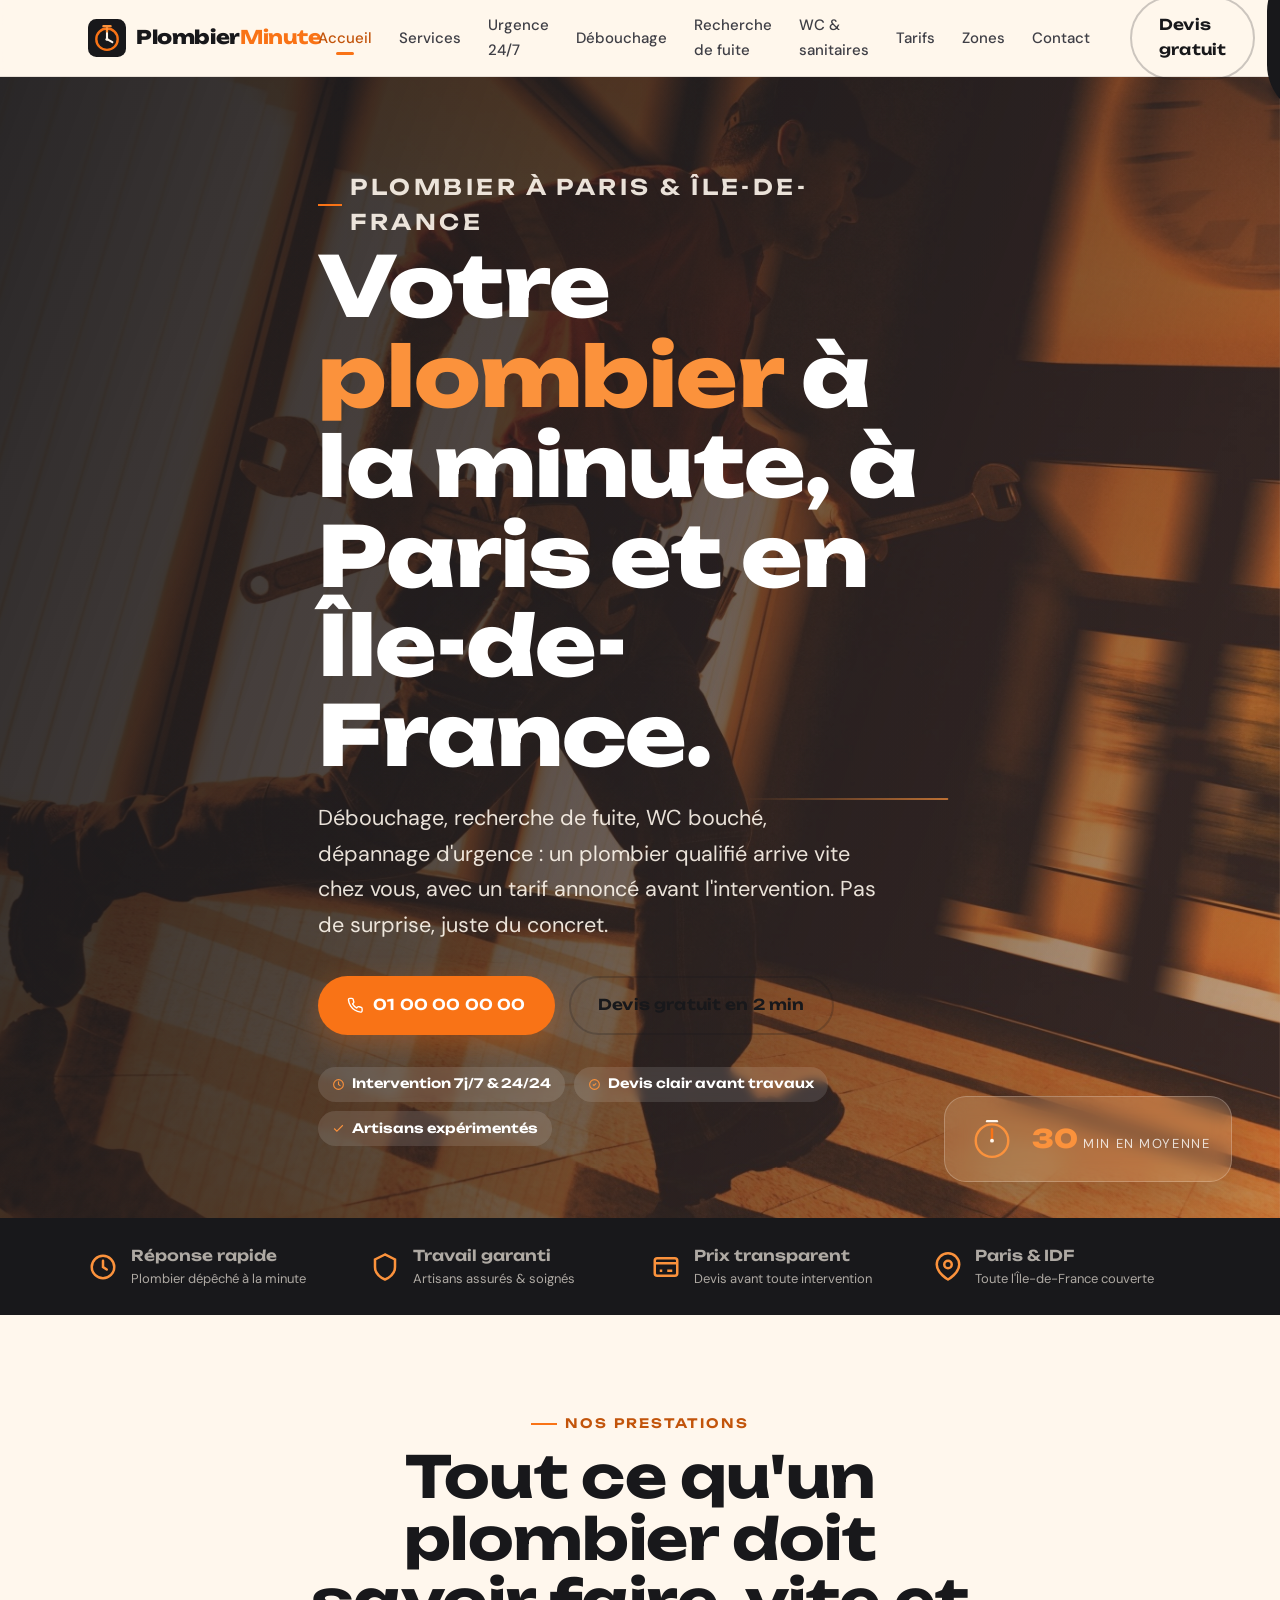
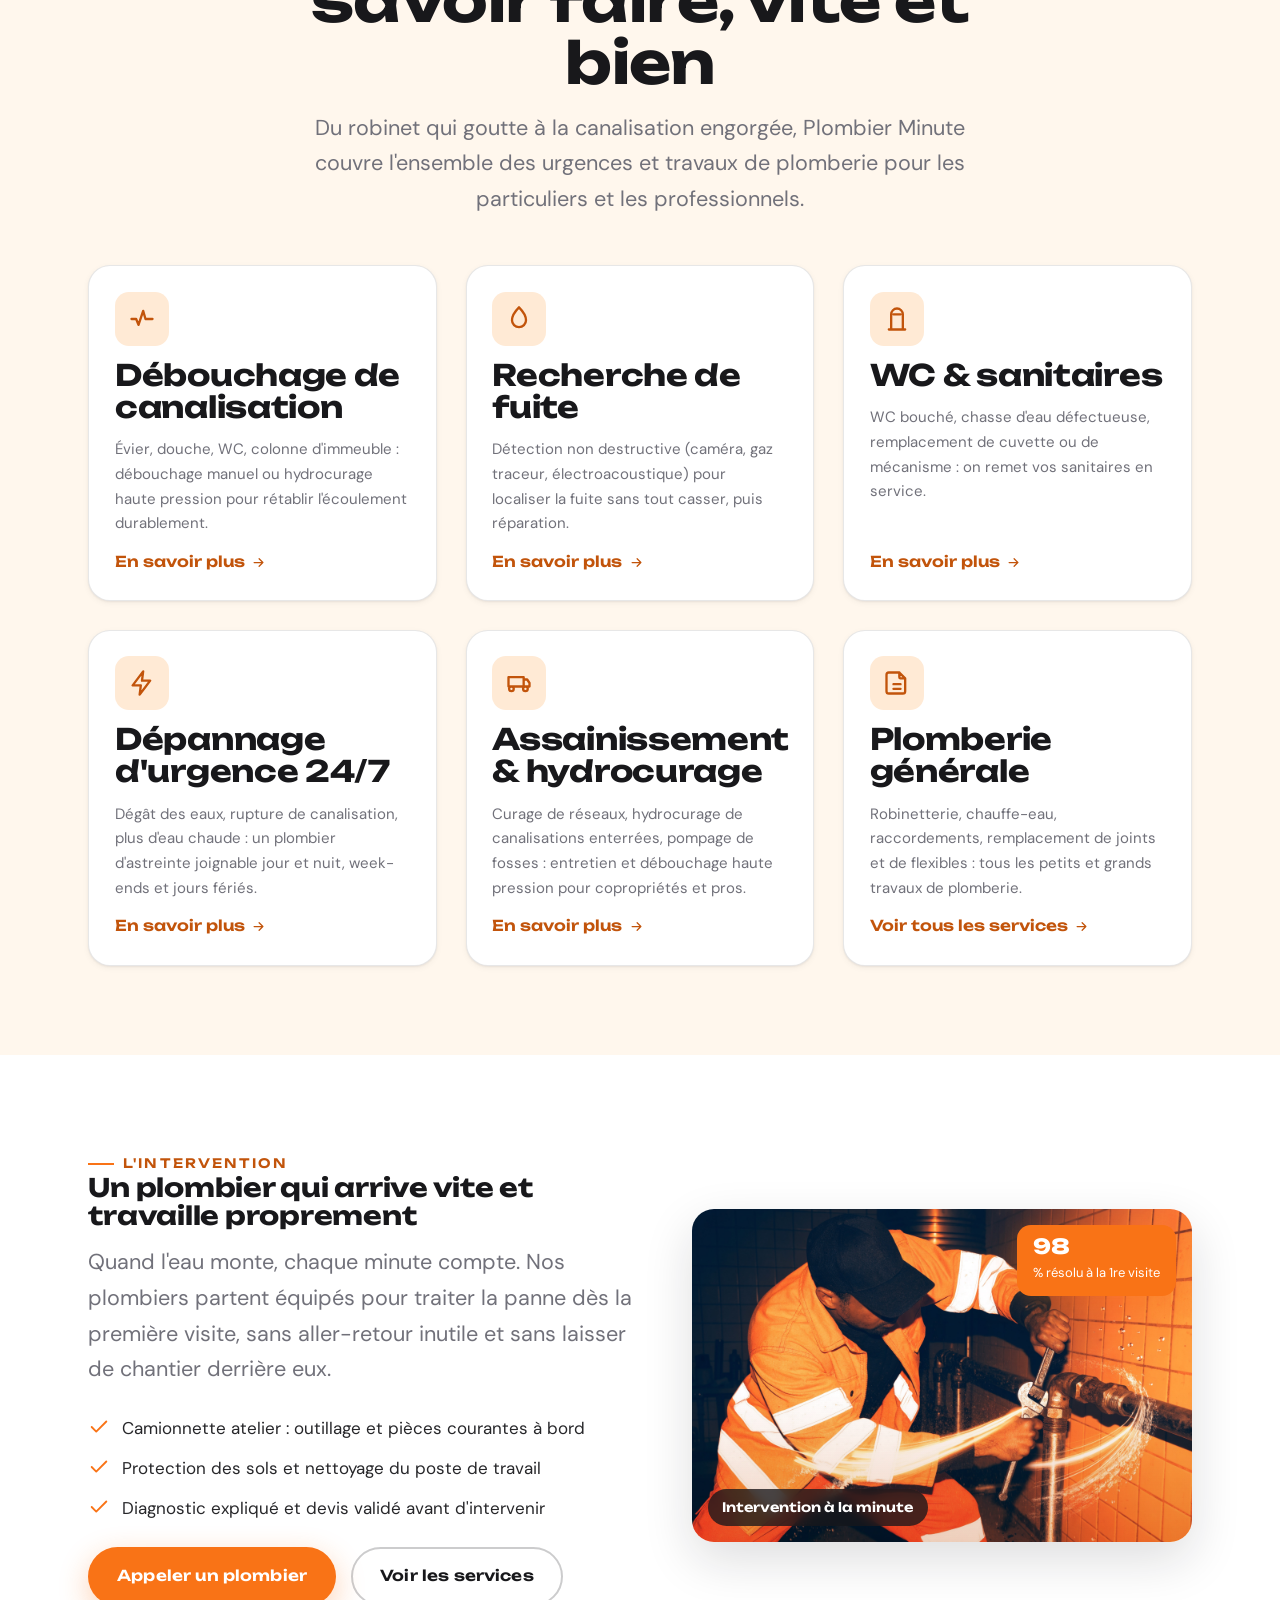
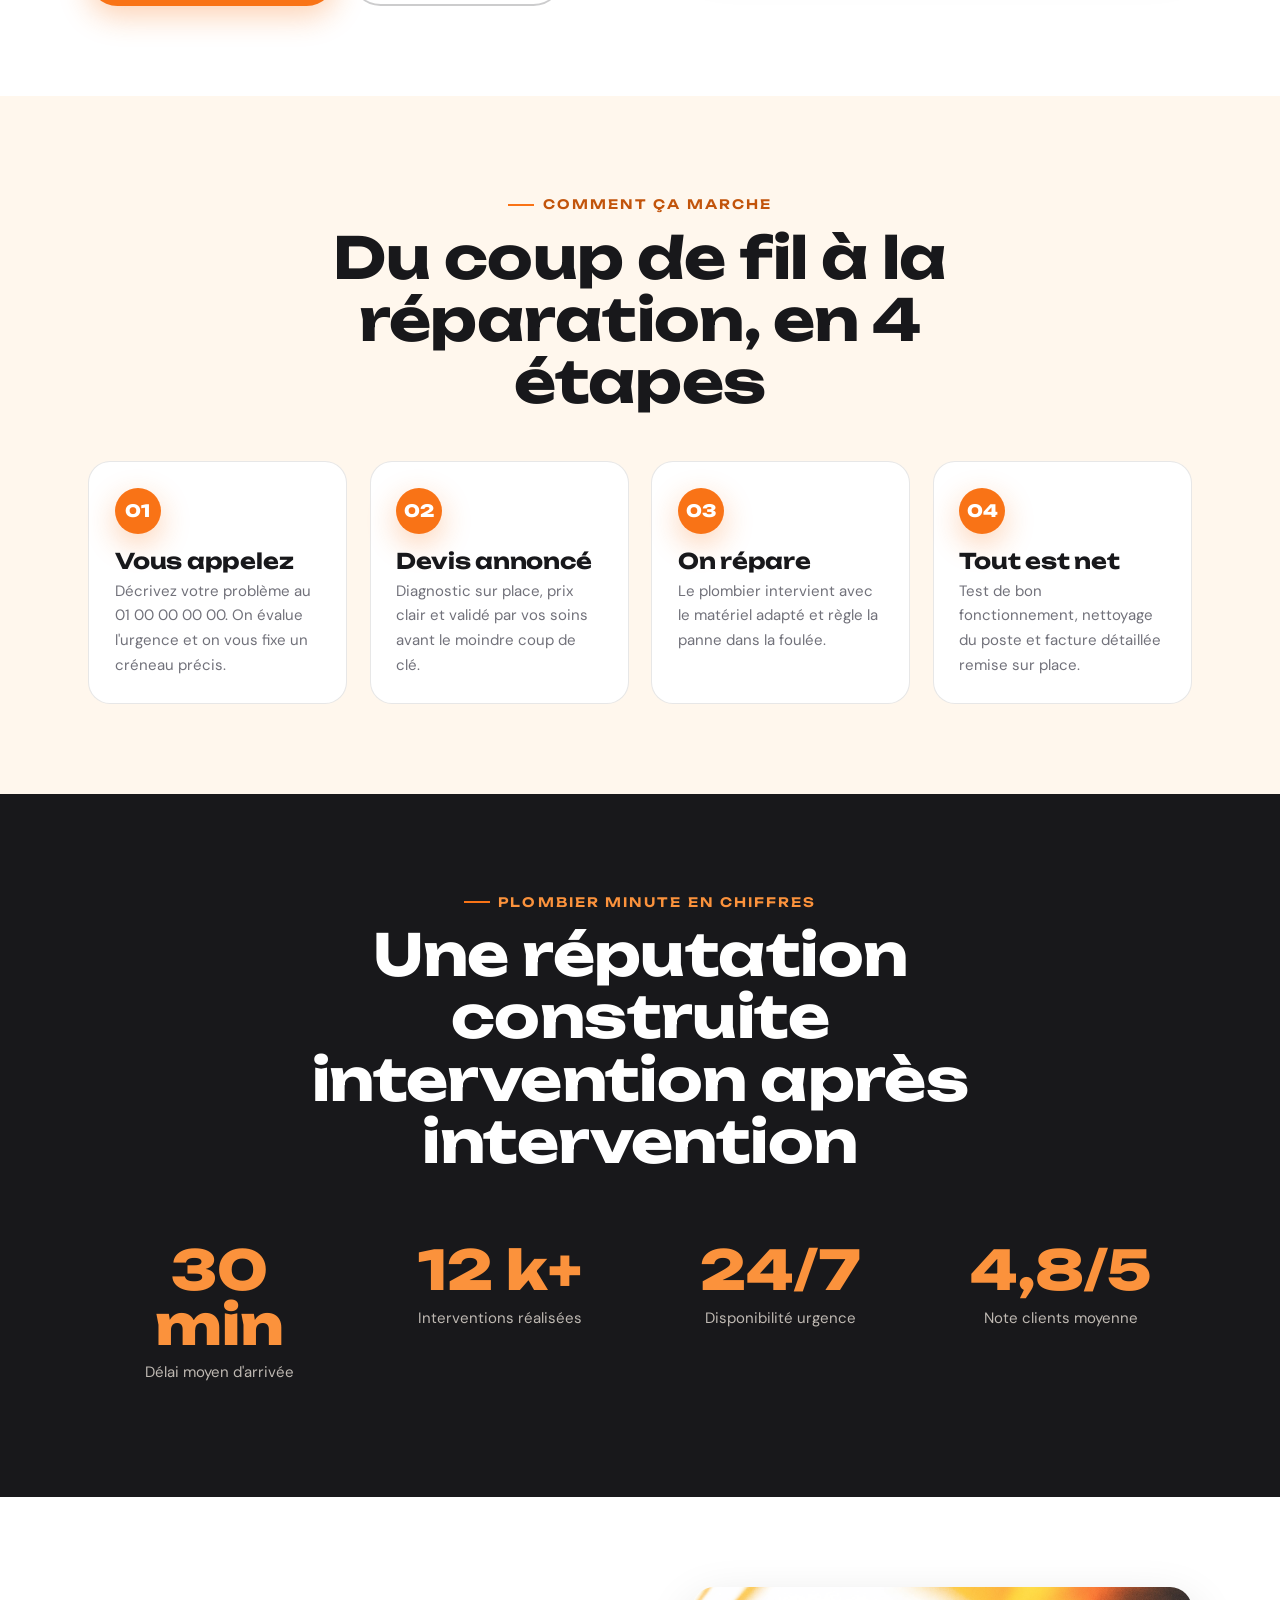
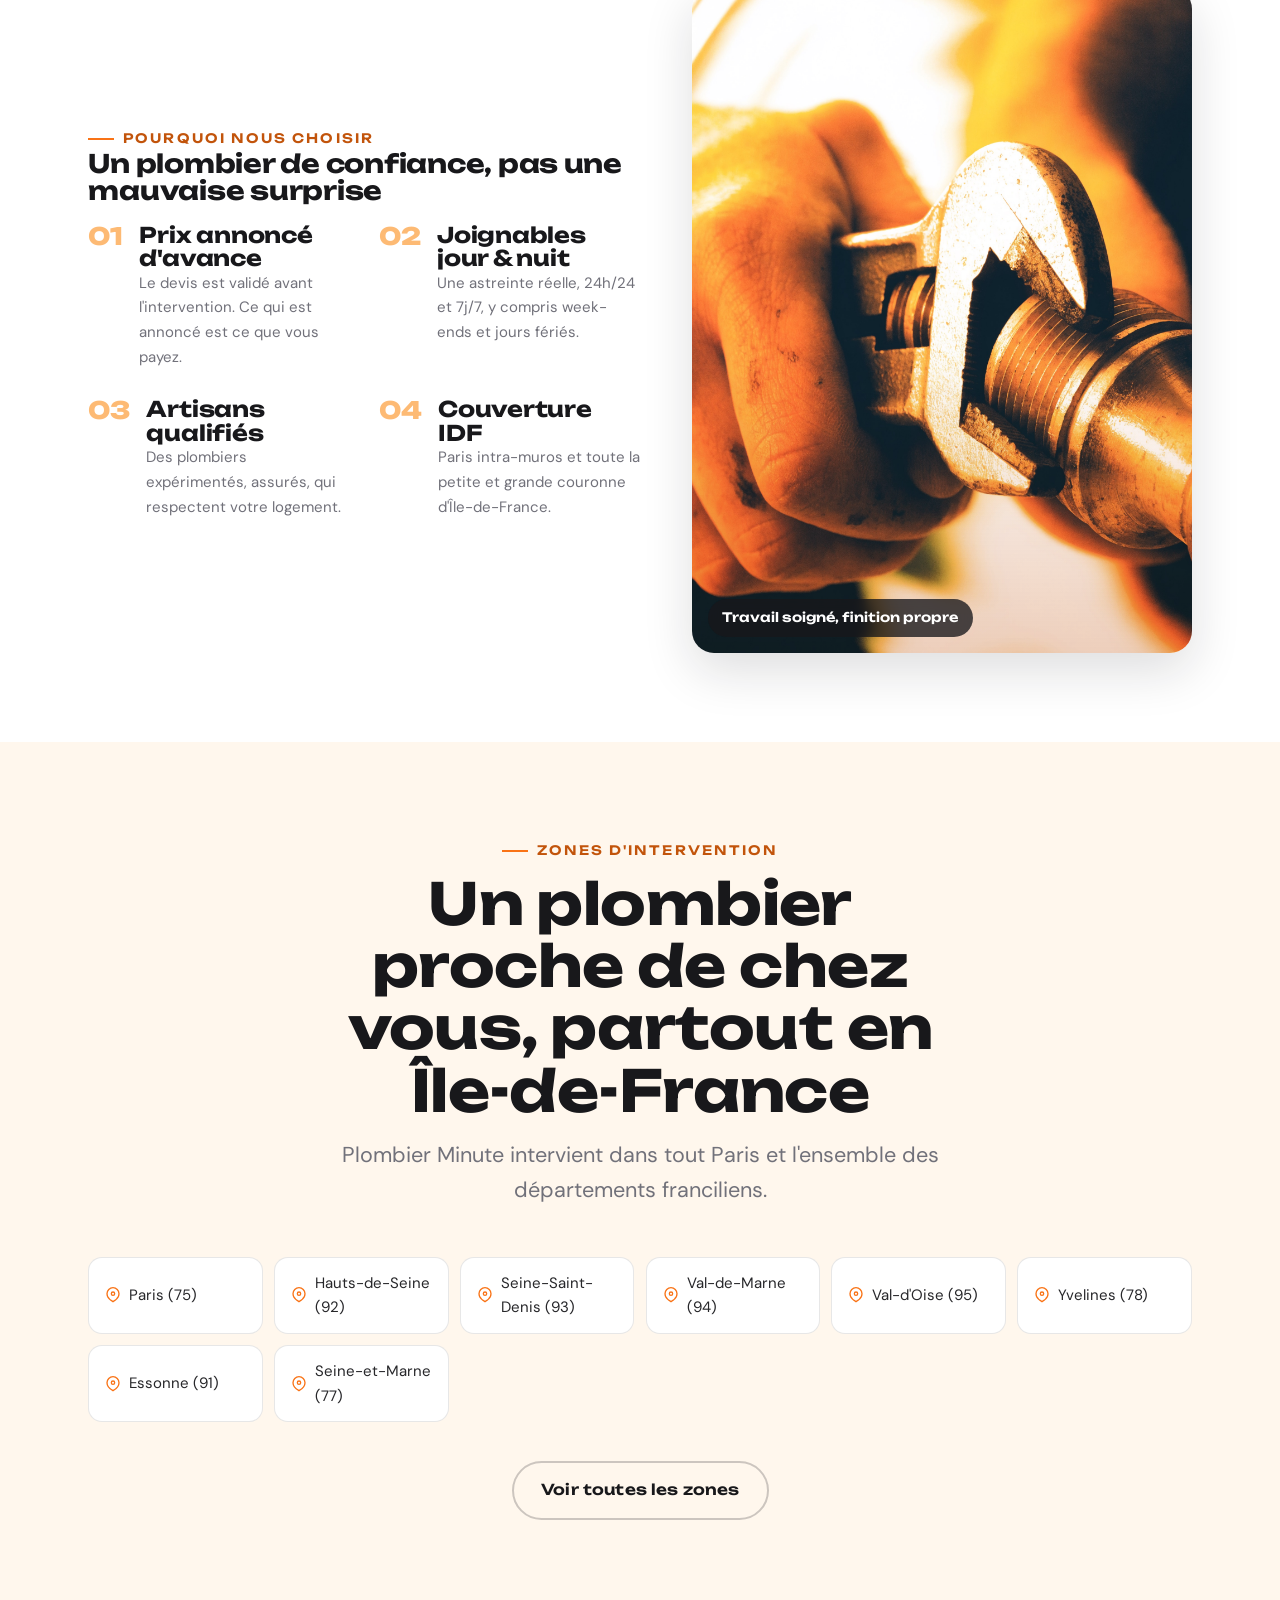
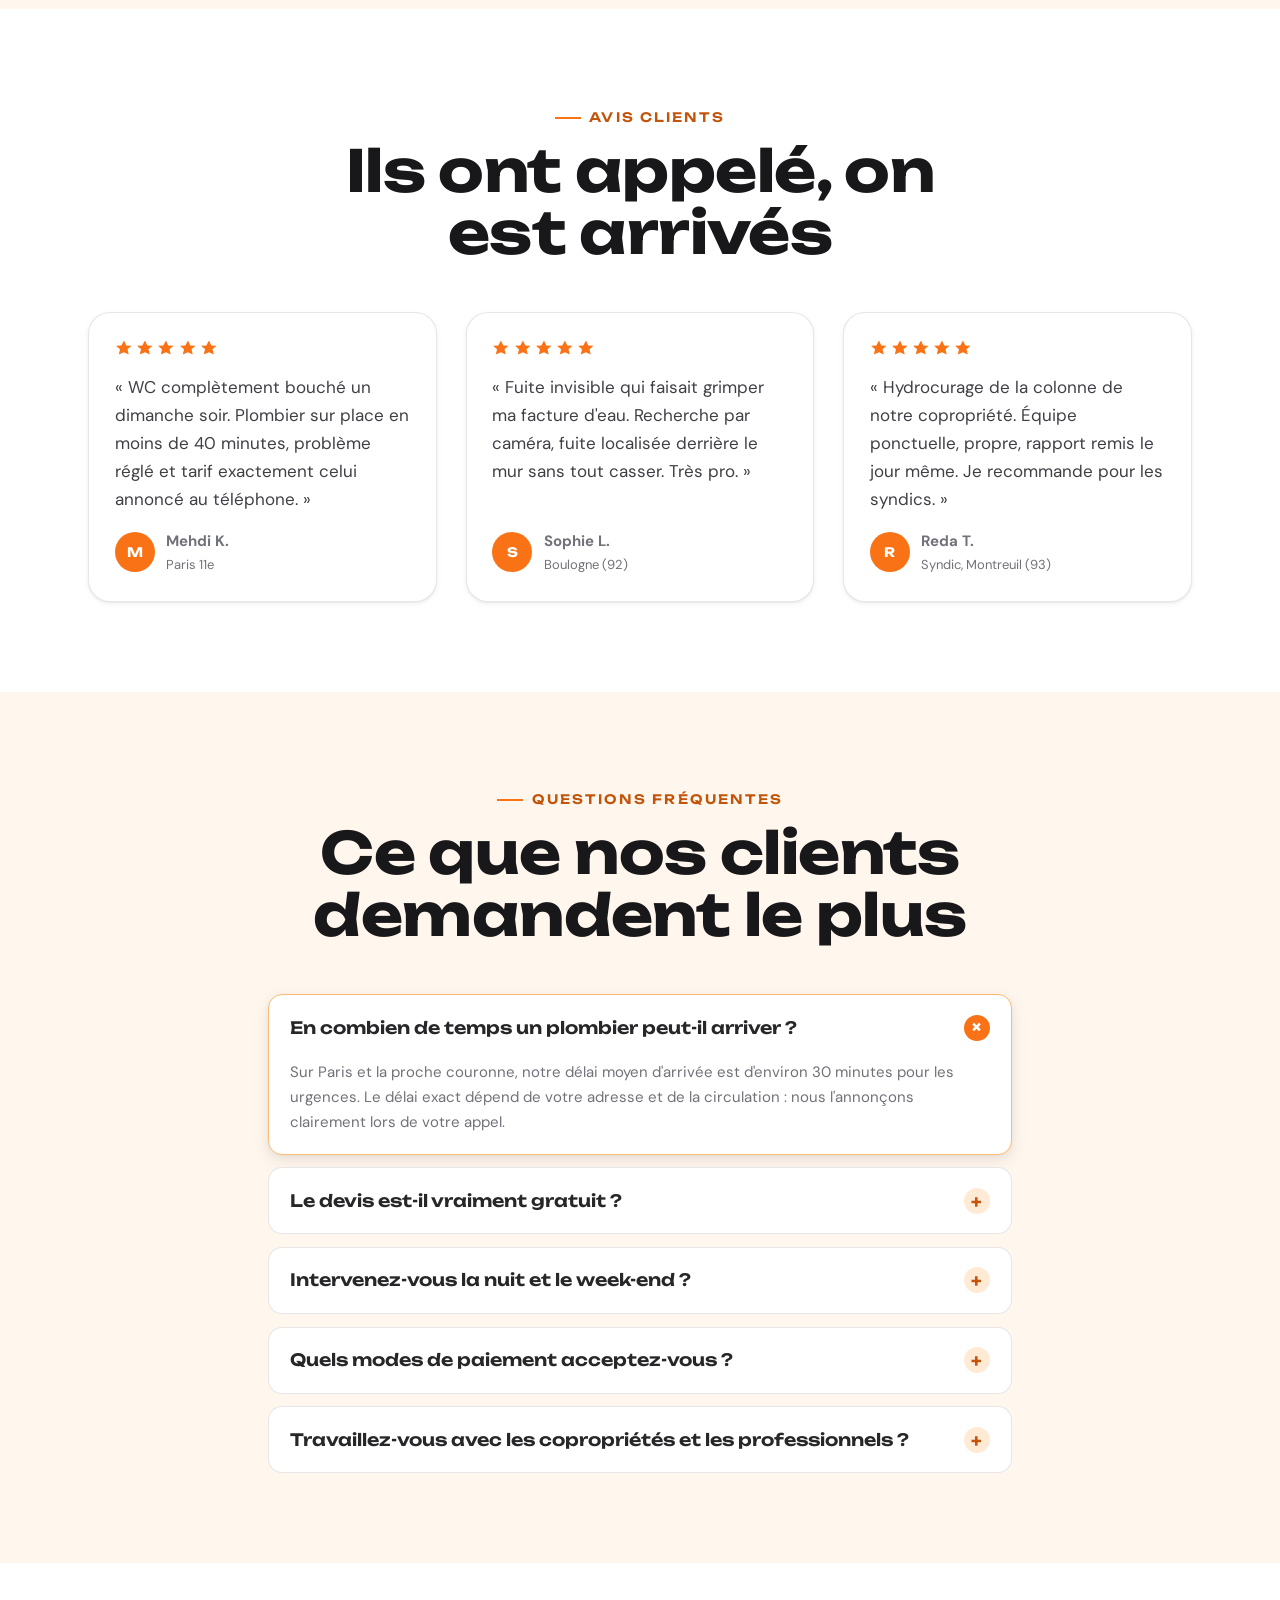
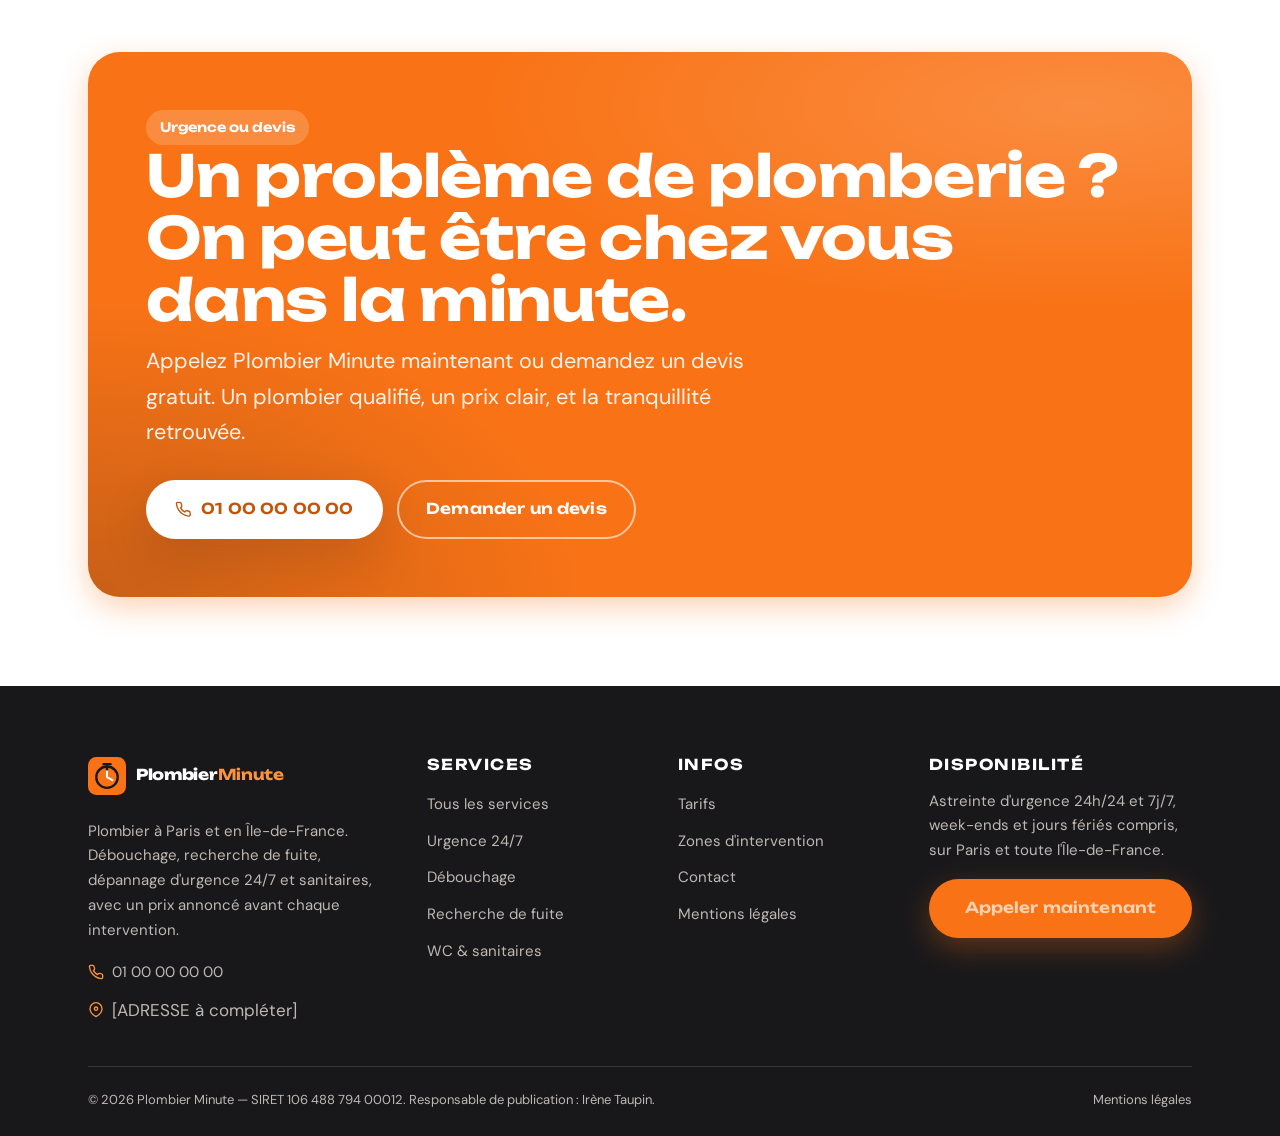
==== index.html @ bc36e8db "Site plombier-minute — pages, design, animations, images Higgsfield Co-Authored-By: Claude Opus 4.8 " ====
<!DOCTYPE html>
<html lang="fr">
<head>
  <meta charset="UTF-8">
  <title>Plombier Minute — Plombier à Paris & Île-de-France, intervention en 30 min</title>
  <meta name="description" content="Plombier Minute intervient à Paris et en Île-de-France pour débouchage, recherche de fuite, dépannage d'urgence 24/7 et WC. Devis clair, intervention à la minute. Appelez le 01 00 00 00 00.">
  <meta name="viewport" content="width=device-width, initial-scale=1">
  <meta name="theme-color" content="#18181B">
  <link rel="preconnect" href="https://fonts.googleapis.com">
  <link rel="preconnect" href="https://fonts.gstatic.com" crossorigin>
  <link href="https://fonts.googleapis.com/css2?family=Unbounded:wght@600;700;800&family=DM+Sans:wght@400;500;600;700&display=swap" rel="stylesheet">
  <link rel="stylesheet" href="assets/css/styles.css">
  <link rel="icon" href="favicon.svg" type="image/svg+xml">
  <script src="assets/js/main.js" defer></script>
</head>
<body class="home">

  <!-- HEADER -->
  <header class="site-header">
    <div class="container nav">
      <a class="brand" href="index.html" aria-label="Plombier Minute, accueil">
        <svg class="brand-mark" viewBox="0 0 64 64" aria-hidden="true">
          <rect width="64" height="64" rx="14" fill="#18181B"/>
          <circle cx="32" cy="34" r="18" fill="none" stroke="#F97316" stroke-width="4"/>
          <path d="M26 12h12M32 16v6" stroke="#FB923C" stroke-width="4" stroke-linecap="round"/>
          <path d="M32 34V24M32 34l9 5" stroke="#FFF7ED" stroke-width="3.5" stroke-linecap="round"/>
          <circle cx="32" cy="34" r="2.6" fill="#FFF7ED"/>
        </svg>
        <span>Plombier<b>Minute</b></span>
      </a>

      <nav class="nav-links" aria-label="Navigation principale">
        <a href="index.html" class="active" aria-current="page">Accueil</a>
        <a href="nos-services.html">Services</a>
        <a href="depannage-urgence.html">Urgence 24/7</a>
        <a href="debouchage-canalisation.html">Débouchage</a>
        <a href="recherche-fuite.html">Recherche de fuite</a>
        <a href="wc-sanitaires.html">WC &amp; sanitaires</a>
        <a href="tarifs.html">Tarifs</a>
        <a href="zones-intervention.html">Zones</a>
        <a href="contact.html">Contact</a>
      </nav>

      <div class="nav-cta">
        <a class="btn btn-ghost" href="contact.html">Devis gratuit</a>
        <a class="btn btn-call" href="tel:0100000000" aria-label="Appeler le 01 00 00 00 00">
          <span class="pulse-dot" aria-hidden="true"></span> 01 00 00 00 00
        </a>
        <button class="nav-toggle" type="button" aria-label="Ouvrir le menu" aria-expanded="false" aria-controls="mobile-menu">
          <span class="bars" aria-hidden="true"><span></span><span></span><span></span></span>
        </button>
      </div>
    </div>
  </header>

  <!-- MOBILE MENU -->
  <div class="mobile-menu" id="mobile-menu" hidden>
    <div class="backdrop" data-close></div>
    <div class="panel" role="dialog" aria-modal="true" aria-label="Menu de navigation">
      <div class="mm-head">
        <span class="brand"><span>Plombier<b>Minute</b></span></span>
        <button class="mm-close" type="button" aria-label="Fermer le menu" data-close>&times;</button>
      </div>
      <nav aria-label="Navigation mobile">
        <a href="index.html" class="active" aria-current="page">Accueil</a>
        <a href="nos-services.html">Services</a>
        <a href="depannage-urgence.html">Urgence 24/7</a>
        <a href="debouchage-canalisation.html">Débouchage</a>
        <a href="recherche-fuite.html">Recherche de fuite</a>
        <a href="wc-sanitaires.html">WC &amp; sanitaires</a>
        <a href="tarifs.html">Tarifs</a>
        <a href="zones-intervention.html">Zones</a>
        <a href="contact.html">Contact</a>
      </nav>
      <div class="mm-foot">
        <a class="btn btn-primary btn-block" href="tel:0100000000">Appeler 01 00 00 00 00</a>
        <a class="btn btn-ghost btn-block" href="contact.html">Demander un devis</a>
      </div>
    </div>
  </div>

  <main>

    <!-- HERO -->
    <section class="hero">
      <div class="hero__media">
        <img src="assets/images/hero.jpg" alt="Plombier de Plombier Minute en intervention rapide dans une salle de bain à Paris" fetchpriority="high">
      </div>
      <div class="streaks" aria-hidden="true"></div>
      <div class="container hero__inner">
        <p class="eyebrow reveal" data-delay="1">Plombier à Paris &amp; Île-de-France</p>
        <h1 class="reveal" data-delay="2">Votre <span class="accent">plombier</span> à la minute, à Paris et en Île-de-France.</h1>
        <p class="reveal" data-delay="3">Débouchage, recherche de fuite, WC bouché, dépannage d'urgence : un plombier qualifié arrive vite chez vous, avec un tarif annoncé avant l'intervention. Pas de surprise, juste du concret.</p>
        <div class="btn-row reveal" data-delay="3">
          <a class="btn btn-primary" href="tel:0100000000">
            <svg viewBox="0 0 24 24" fill="none" stroke="currentColor" stroke-width="2" aria-hidden="true"><path d="M22 16.92v3a2 2 0 0 1-2.18 2 19.8 19.8 0 0 1-8.63-3.07 19.5 19.5 0 0 1-6-6 19.8 19.8 0 0 1-3.07-8.67A2 2 0 0 1 4.11 2h3a2 2 0 0 1 2 1.72c.13.96.36 1.9.7 2.81a2 2 0 0 1-.45 2.11L8.09 9.91a16 16 0 0 0 6 6l1.27-1.27a2 2 0 0 1 2.11-.45c.91.34 1.85.57 2.81.7A2 2 0 0 1 22 16.92Z" stroke-linecap="round" stroke-linejoin="round"/></svg>
            01 00 00 00 00
          </a>
          <a class="btn btn-ghost" href="contact.html">Devis gratuit en 2 min</a>
        </div>
        <div class="chip-row reveal" data-delay="4">
          <span class="badge"><svg viewBox="0 0 24 24" fill="none" stroke="currentColor" stroke-width="2" aria-hidden="true"><circle cx="12" cy="12" r="9"/><path d="M12 7v5l3 2" stroke-linecap="round"/></svg> Intervention 7j/7 &amp; 24/24</span>
          <span class="badge"><svg viewBox="0 0 24 24" fill="none" stroke="currentColor" stroke-width="2" aria-hidden="true"><path d="m9 12 2 2 4-4"/><circle cx="12" cy="12" r="9"/></svg> Devis clair avant travaux</span>
          <span class="badge"><svg viewBox="0 0 24 24" fill="none" stroke="currentColor" stroke-width="2" aria-hidden="true"><path d="M20 6 9 17l-5-5"/></svg> Artisans expérimentés</span>
        </div>
      </div>
      <div class="chrono" aria-hidden="true">
        <svg class="chrono__face" viewBox="0 0 64 64">
          <circle cx="32" cy="34" r="20" fill="none" stroke="#FB923C" stroke-width="3"/>
          <path d="M26 10h12" stroke="#FFF7ED" stroke-width="3" stroke-linecap="round"/>
          <g class="chrono__hand"><path d="M32 34V20" stroke="#F97316" stroke-width="3" stroke-linecap="round"/></g>
          <circle cx="32" cy="34" r="2.4" fill="#FFF7ED"/>
        </svg>
        <span class="chrono__txt">
          <span class="chrono__num" data-chrono="30">00</span>
          <span class="chrono__lbl">min en moyenne</span>
        </span>
      </div>
    </section>

    <!-- REASSURANCE -->
    <section class="reassure">
      <div class="container">
        <div class="ra"><svg viewBox="0 0 24 24" fill="none" stroke="currentColor" stroke-width="2" aria-hidden="true"><circle cx="12" cy="12" r="9"/><path d="M12 7v5l3 2" stroke-linecap="round"/></svg><span><b>Réponse rapide</b><span>Plombier dépêché à la minute</span></span></div>
        <div class="ra"><svg viewBox="0 0 24 24" fill="none" stroke="currentColor" stroke-width="2" aria-hidden="true"><path d="M12 2 4 6v6c0 5 3.5 8 8 10 4.5-2 8-5 8-10V6l-8-4Z"/></svg><span><b>Travail garanti</b><span>Artisans assurés &amp; soignés</span></span></div>
        <div class="ra"><svg viewBox="0 0 24 24" fill="none" stroke="currentColor" stroke-width="2" aria-hidden="true"><path d="M3 9h18M7 15h2m4 0h4M5 5h14a2 2 0 0 1 2 2v10a2 2 0 0 1-2 2H5a2 2 0 0 1-2-2V7a2 2 0 0 1 2-2Z"/></svg><span><b>Prix transparent</b><span>Devis avant toute intervention</span></span></div>
        <div class="ra"><svg viewBox="0 0 24 24" fill="none" stroke="currentColor" stroke-width="2" aria-hidden="true"><path d="M21 10c0 7-9 12-9 12S3 17 3 10a9 9 0 0 1 18 0Z"/><circle cx="12" cy="10" r="3"/></svg><span><b>Paris &amp; IDF</b><span>Toute l'Île-de-France couverte</span></span></div>
      </div>
    </section>

    <!-- SERVICES -->
    <section class="section section--cream" id="services">
      <div class="container">
        <div class="section-head section-head--center reveal">
          <span class="eyebrow">Nos prestations</span>
          <h2>Tout ce qu'un plombier doit savoir faire, vite et bien</h2>
          <p>Du robinet qui goutte à la canalisation engorgée, Plombier Minute couvre l'ensemble des urgences et travaux de plomberie pour les particuliers et les professionnels.</p>
        </div>
        <div class="grid grid-3">
          <article class="card card-service reveal" data-delay="1">
            <span class="ic" aria-hidden="true"><svg viewBox="0 0 24 24" fill="none" stroke="currentColor" stroke-width="2"><path d="M3 12h4l2 5 4-12 2 7h6" stroke-linecap="round" stroke-linejoin="round"/></svg></span>
            <h3>Débouchage de canalisation</h3>
            <p>Évier, douche, WC, colonne d'immeuble : débouchage manuel ou hydrocurage haute pression pour rétablir l'écoulement durablement.</p>
            <a class="more" href="debouchage-canalisation.html">En savoir plus <svg viewBox="0 0 24 24" fill="none" stroke="currentColor" stroke-width="2" aria-hidden="true"><path d="M5 12h14m-6-6 6 6-6 6" stroke-linecap="round" stroke-linejoin="round"/></svg></a>
          </article>
          <article class="card card-service reveal" data-delay="2">
            <span class="ic" aria-hidden="true"><svg viewBox="0 0 24 24" fill="none" stroke="currentColor" stroke-width="2"><path d="M12 2s6 6 6 11a6 6 0 0 1-12 0c0-5 6-11 6-11Z" stroke-linecap="round" stroke-linejoin="round"/></svg></span>
            <h3>Recherche de fuite</h3>
            <p>Détection non destructive (caméra, gaz traceur, électroacoustique) pour localiser la fuite sans tout casser, puis réparation.</p>
            <a class="more" href="recherche-fuite.html">En savoir plus <svg viewBox="0 0 24 24" fill="none" stroke="currentColor" stroke-width="2" aria-hidden="true"><path d="M5 12h14m-6-6 6 6-6 6" stroke-linecap="round" stroke-linejoin="round"/></svg></a>
          </article>
          <article class="card card-service reveal" data-delay="3">
            <span class="ic" aria-hidden="true"><svg viewBox="0 0 24 24" fill="none" stroke="currentColor" stroke-width="2"><path d="M7 21V8a5 5 0 0 1 10 0v13M5 21h14M9 8h6" stroke-linecap="round" stroke-linejoin="round"/></svg></span>
            <h3>WC &amp; sanitaires</h3>
            <p>WC bouché, chasse d'eau défectueuse, remplacement de cuvette ou de mécanisme : on remet vos sanitaires en service.</p>
            <a class="more" href="wc-sanitaires.html">En savoir plus <svg viewBox="0 0 24 24" fill="none" stroke="currentColor" stroke-width="2" aria-hidden="true"><path d="M5 12h14m-6-6 6 6-6 6" stroke-linecap="round" stroke-linejoin="round"/></svg></a>
          </article>
          <article class="card card-service reveal" data-delay="1">
            <span class="ic" aria-hidden="true"><svg viewBox="0 0 24 24" fill="none" stroke="currentColor" stroke-width="2"><path d="m13 2-9 12h7l-1 8 9-12h-7l1-8Z" stroke-linecap="round" stroke-linejoin="round"/></svg></span>
            <h3>Dépannage d'urgence 24/7</h3>
            <p>Dégât des eaux, rupture de canalisation, plus d'eau chaude : un plombier d'astreinte joignable jour et nuit, week-ends et jours fériés.</p>
            <a class="more" href="depannage-urgence.html">En savoir plus <svg viewBox="0 0 24 24" fill="none" stroke="currentColor" stroke-width="2" aria-hidden="true"><path d="M5 12h14m-6-6 6 6-6 6" stroke-linecap="round" stroke-linejoin="round"/></svg></a>
          </article>
          <article class="card card-service reveal" data-delay="2">
            <span class="ic" aria-hidden="true"><svg viewBox="0 0 24 24" fill="none" stroke="currentColor" stroke-width="2"><path d="M3 7h13v8H3zM16 9h3l2 3v3h-5M5.5 15a2 2 0 1 0 0 4 2 2 0 0 0 0-4Zm12 0a2 2 0 1 0 0 4 2 2 0 0 0 0-4Z" stroke-linecap="round" stroke-linejoin="round"/></svg></span>
            <h3>Assainissement &amp; hydrocurage</h3>
            <p>Curage de réseaux, hydrocurage de canalisations enterrées, pompage de fosses : entretien et débouchage haute pression pour copropriétés et pros.</p>
            <a class="more" href="nos-services.html">En savoir plus <svg viewBox="0 0 24 24" fill="none" stroke="currentColor" stroke-width="2" aria-hidden="true"><path d="M5 12h14m-6-6 6 6-6 6" stroke-linecap="round" stroke-linejoin="round"/></svg></a>
          </article>
          <article class="card card-service reveal" data-delay="3">
            <span class="ic" aria-hidden="true"><svg viewBox="0 0 24 24" fill="none" stroke="currentColor" stroke-width="2"><path d="M14 3v4a1 1 0 0 0 1 1h4M5 3h9l5 5v11a2 2 0 0 1-2 2H5a2 2 0 0 1-2-2V5a2 2 0 0 1 2-2Z" stroke-linecap="round" stroke-linejoin="round"/><path d="M9 13h6M9 17h6" stroke-linecap="round"/></svg></span>
            <h3>Plomberie générale</h3>
            <p>Robinetterie, chauffe-eau, raccordements, remplacement de joints et de flexibles : tous les petits et grands travaux de plomberie.</p>
            <a class="more" href="nos-services.html">Voir tous les services <svg viewBox="0 0 24 24" fill="none" stroke="currentColor" stroke-width="2" aria-hidden="true"><path d="M5 12h14m-6-6 6 6-6 6" stroke-linecap="round" stroke-linejoin="round"/></svg></a>
          </article>
        </div>
      </div>
    </section>

    <!-- INTERVENTION (image intervention.jpg) -->
    <section class="section section--white">
      <div class="container split">
        <div class="reveal-left">
          <span class="eyebrow">L'intervention</span>
          <h2 class="section-head" style="margin-bottom:1rem">Un plombier qui arrive vite et travaille proprement</h2>
          <p class="lead">Quand l'eau monte, chaque minute compte. Nos plombiers partent équipés pour traiter la panne dès la première visite, sans aller-retour inutile et sans laisser de chantier derrière eux.</p>
          <ul class="list-check mt-3">
            <li><svg viewBox="0 0 24 24" fill="none" stroke="currentColor" stroke-width="2" aria-hidden="true"><path d="M20 6 9 17l-5-5" stroke-linecap="round" stroke-linejoin="round"/></svg> Camionnette atelier : outillage et pièces courantes à bord</li>
            <li><svg viewBox="0 0 24 24" fill="none" stroke="currentColor" stroke-width="2" aria-hidden="true"><path d="M20 6 9 17l-5-5" stroke-linecap="round" stroke-linejoin="round"/></svg> Protection des sols et nettoyage du poste de travail</li>
            <li><svg viewBox="0 0 24 24" fill="none" stroke="currentColor" stroke-width="2" aria-hidden="true"><path d="M20 6 9 17l-5-5" stroke-linecap="round" stroke-linejoin="round"/></svg> Diagnostic expliqué et devis validé avant d'intervenir</li>
          </ul>
          <div class="btn-row mt-3">
            <a class="btn btn-primary" href="tel:0100000000">Appeler un plombier</a>
            <a class="btn btn-ghost" href="nos-services.html">Voir les services</a>
          </div>
        </div>
        <div class="reveal-zoom">
          <div class="imgwrap imgwrap--wide">
            <img src="assets/images/intervention.jpg" alt="Plombier Minute en intervention sur une canalisation, outillage professionnel">
            <span class="tag">Intervention à la minute</span>
            <span class="float-stat"><b data-count="98">0</b><span>% résolu à la 1re visite</span></span>
          </div>
        </div>
      </div>
    </section>

    <!-- PROCESS -->
    <section class="section section--cream">
      <div class="container">
        <div class="section-head section-head--center reveal">
          <span class="eyebrow">Comment ça marche</span>
          <h2>Du coup de fil à la réparation, en 4 étapes</h2>
        </div>
        <div class="steps grid-4">
          <div class="step reveal" data-delay="1"><div class="step-n" aria-hidden="true"></div><h3>Vous appelez</h3><p>Décrivez votre problème au 01 00 00 00 00. On évalue l'urgence et on vous fixe un créneau précis.</p></div>
          <div class="step reveal" data-delay="2"><div class="step-n" aria-hidden="true"></div><h3>Devis annoncé</h3><p>Diagnostic sur place, prix clair et validé par vos soins avant le moindre coup de clé.</p></div>
          <div class="step reveal" data-delay="3"><div class="step-n" aria-hidden="true"></div><h3>On répare</h3><p>Le plombier intervient avec le matériel adapté et règle la panne dans la foulée.</p></div>
          <div class="step reveal" data-delay="4"><div class="step-n" aria-hidden="true"></div><h3>Tout est net</h3><p>Test de bon fonctionnement, nettoyage du poste et facture détaillée remise sur place.</p></div>
        </div>
      </div>
    </section>

    <!-- STATS -->
    <section class="section section--ink reveal" data-count-root>
      <div class="container">
        <div class="section-head section-head--center">
          <span class="eyebrow">Plombier Minute en chiffres</span>
          <h2>Une réputation construite intervention après intervention</h2>
        </div>
        <div class="stats">
          <div class="stat"><div class="num"><span data-count="30">0</span><span class="suffix"> min</span></div><div class="lbl">Délai moyen d'arrivée</div></div>
          <div class="stat"><div class="num"><span data-count="12">0</span><span class="suffix"> k+</span></div><div class="lbl">Interventions réalisées</div></div>
          <div class="stat"><div class="num"><span data-count="24">0</span><span class="suffix">/7</span></div><div class="lbl">Disponibilité urgence</div></div>
          <div class="stat"><div class="num"><span data-count="4.8" data-decimals="1">0</span><span class="suffix">/5</span></div><div class="lbl">Note clients moyenne</div></div>
        </div>
      </div>
    </section>

    <!-- WHY US (image detail.jpg) -->
    <section class="section section--white">
      <div class="container split split--rev">
        <div class="reveal-zoom">
          <div class="imgwrap imgwrap--tall">
            <img src="assets/images/detail.jpg" alt="Détail d'un raccord de plomberie soigné réalisé par Plombier Minute">
            <span class="tag">Travail soigné, finition propre</span>
          </div>
        </div>
        <div class="reveal-left">
          <span class="eyebrow">Pourquoi nous choisir</span>
          <h2 class="section-head" style="margin-bottom:1.2rem">Un plombier de confiance, pas une mauvaise surprise</h2>
          <div class="grid grid-2">
            <div class="card-feature"><span class="num">01</span><div><h3>Prix annoncé d'avance</h3><p>Le devis est validé avant l'intervention. Ce qui est annoncé est ce que vous payez.</p></div></div>
            <div class="card-feature"><span class="num">02</span><div><h3>Joignables jour &amp; nuit</h3><p>Une astreinte réelle, 24h/24 et 7j/7, y compris week-ends et jours fériés.</p></div></div>
            <div class="card-feature"><span class="num">03</span><div><h3>Artisans qualifiés</h3><p>Des plombiers expérimentés, assurés, qui respectent votre logement.</p></div></div>
            <div class="card-feature"><span class="num">04</span><div><h3>Couverture IDF</h3><p>Paris intra-muros et toute la petite et grande couronne d'Île-de-France.</p></div></div>
          </div>
        </div>
      </div>
    </section>

    <!-- ZONES PREVIEW -->
    <section class="section section--cream">
      <div class="container">
        <div class="section-head section-head--center reveal">
          <span class="eyebrow">Zones d'intervention</span>
          <h2>Un plombier proche de chez vous, partout en Île-de-France</h2>
          <p>Plombier Minute intervient dans tout Paris et l'ensemble des départements franciliens.</p>
        </div>
        <div class="zones-grid reveal">
          <span class="zone-pill"><svg viewBox="0 0 24 24" fill="none" stroke="currentColor" stroke-width="2" aria-hidden="true"><path d="M21 10c0 7-9 12-9 12S3 17 3 10a9 9 0 0 1 18 0Z"/><circle cx="12" cy="10" r="2.5"/></svg> Paris (75)</span>
          <span class="zone-pill"><svg viewBox="0 0 24 24" fill="none" stroke="currentColor" stroke-width="2" aria-hidden="true"><path d="M21 10c0 7-9 12-9 12S3 17 3 10a9 9 0 0 1 18 0Z"/><circle cx="12" cy="10" r="2.5"/></svg> Hauts-de-Seine (92)</span>
          <span class="zone-pill"><svg viewBox="0 0 24 24" fill="none" stroke="currentColor" stroke-width="2" aria-hidden="true"><path d="M21 10c0 7-9 12-9 12S3 17 3 10a9 9 0 0 1 18 0Z"/><circle cx="12" cy="10" r="2.5"/></svg> Seine-Saint-Denis (93)</span>
          <span class="zone-pill"><svg viewBox="0 0 24 24" fill="none" stroke="currentColor" stroke-width="2" aria-hidden="true"><path d="M21 10c0 7-9 12-9 12S3 17 3 10a9 9 0 0 1 18 0Z"/><circle cx="12" cy="10" r="2.5"/></svg> Val-de-Marne (94)</span>
          <span class="zone-pill"><svg viewBox="0 0 24 24" fill="none" stroke="currentColor" stroke-width="2" aria-hidden="true"><path d="M21 10c0 7-9 12-9 12S3 17 3 10a9 9 0 0 1 18 0Z"/><circle cx="12" cy="10" r="2.5"/></svg> Val-d'Oise (95)</span>
          <span class="zone-pill"><svg viewBox="0 0 24 24" fill="none" stroke="currentColor" stroke-width="2" aria-hidden="true"><path d="M21 10c0 7-9 12-9 12S3 17 3 10a9 9 0 0 1 18 0Z"/><circle cx="12" cy="10" r="2.5"/></svg> Yvelines (78)</span>
          <span class="zone-pill"><svg viewBox="0 0 24 24" fill="none" stroke="currentColor" stroke-width="2" aria-hidden="true"><path d="M21 10c0 7-9 12-9 12S3 17 3 10a9 9 0 0 1 18 0Z"/><circle cx="12" cy="10" r="2.5"/></svg> Essonne (91)</span>
          <span class="zone-pill"><svg viewBox="0 0 24 24" fill="none" stroke="currentColor" stroke-width="2" aria-hidden="true"><path d="M21 10c0 7-9 12-9 12S3 17 3 10a9 9 0 0 1 18 0Z"/><circle cx="12" cy="10" r="2.5"/></svg> Seine-et-Marne (77)</span>
        </div>
        <div class="text-center mt-4 reveal"><a class="btn btn-ghost" href="zones-intervention.html">Voir toutes les zones</a></div>
      </div>
    </section>

    <!-- TESTIMONIALS -->
    <section class="section section--white">
      <div class="container">
        <div class="section-head section-head--center reveal">
          <span class="eyebrow">Avis clients</span>
          <h2>Ils ont appelé, on est arrivés</h2>
        </div>
        <div class="grid grid-3">
          <figure class="review reveal" data-delay="1">
            <div class="stars" aria-label="5 étoiles sur 5"><svg viewBox="0 0 24 24" fill="currentColor" aria-hidden="true"><path d="m12 2 3 6.5 7 .6-5.3 4.6 1.6 6.9L12 17.8 5.1 20.6l1.6-6.9L1.4 9.1l7-.6L12 2Z"/></svg><svg viewBox="0 0 24 24" fill="currentColor" aria-hidden="true"><path d="m12 2 3 6.5 7 .6-5.3 4.6 1.6 6.9L12 17.8 5.1 20.6l1.6-6.9L1.4 9.1l7-.6L12 2Z"/></svg><svg viewBox="0 0 24 24" fill="currentColor" aria-hidden="true"><path d="m12 2 3 6.5 7 .6-5.3 4.6 1.6 6.9L12 17.8 5.1 20.6l1.6-6.9L1.4 9.1l7-.6L12 2Z"/></svg><svg viewBox="0 0 24 24" fill="currentColor" aria-hidden="true"><path d="m12 2 3 6.5 7 .6-5.3 4.6 1.6 6.9L12 17.8 5.1 20.6l1.6-6.9L1.4 9.1l7-.6L12 2Z"/></svg><svg viewBox="0 0 24 24" fill="currentColor" aria-hidden="true"><path d="m12 2 3 6.5 7 .6-5.3 4.6 1.6 6.9L12 17.8 5.1 20.6l1.6-6.9L1.4 9.1l7-.6L12 2Z"/></svg></div>
            <blockquote>« WC complètement bouché un dimanche soir. Plombier sur place en moins de 40 minutes, problème réglé et tarif exactement celui annoncé au téléphone. »</blockquote>
            <figcaption class="who"><span class="av" aria-hidden="true">M</span><span><b>Mehdi K.</b><span>Paris 11e</span></span></figcaption>
          </figure>
          <figure class="review reveal" data-delay="2">
            <div class="stars" aria-label="5 étoiles sur 5"><svg viewBox="0 0 24 24" fill="currentColor" aria-hidden="true"><path d="m12 2 3 6.5 7 .6-5.3 4.6 1.6 6.9L12 17.8 5.1 20.6l1.6-6.9L1.4 9.1l7-.6L12 2Z"/></svg><svg viewBox="0 0 24 24" fill="currentColor" aria-hidden="true"><path d="m12 2 3 6.5 7 .6-5.3 4.6 1.6 6.9L12 17.8 5.1 20.6l1.6-6.9L1.4 9.1l7-.6L12 2Z"/></svg><svg viewBox="0 0 24 24" fill="currentColor" aria-hidden="true"><path d="m12 2 3 6.5 7 .6-5.3 4.6 1.6 6.9L12 17.8 5.1 20.6l1.6-6.9L1.4 9.1l7-.6L12 2Z"/></svg><svg viewBox="0 0 24 24" fill="currentColor" aria-hidden="true"><path d="m12 2 3 6.5 7 .6-5.3 4.6 1.6 6.9L12 17.8 5.1 20.6l1.6-6.9L1.4 9.1l7-.6L12 2Z"/></svg><svg viewBox="0 0 24 24" fill="currentColor" aria-hidden="true"><path d="m12 2 3 6.5 7 .6-5.3 4.6 1.6 6.9L12 17.8 5.1 20.6l1.6-6.9L1.4 9.1l7-.6L12 2Z"/></svg></div>
            <blockquote>« Fuite invisible qui faisait grimper ma facture d'eau. Recherche par caméra, fuite localisée derrière le mur sans tout casser. Très pro. »</blockquote>
            <figcaption class="who"><span class="av" aria-hidden="true">S</span><span><b>Sophie L.</b><span>Boulogne (92)</span></span></figcaption>
          </figure>
          <figure class="review reveal" data-delay="3">
            <div class="stars" aria-label="5 étoiles sur 5"><svg viewBox="0 0 24 24" fill="currentColor" aria-hidden="true"><path d="m12 2 3 6.5 7 .6-5.3 4.6 1.6 6.9L12 17.8 5.1 20.6l1.6-6.9L1.4 9.1l7-.6L12 2Z"/></svg><svg viewBox="0 0 24 24" fill="currentColor" aria-hidden="true"><path d="m12 2 3 6.5 7 .6-5.3 4.6 1.6 6.9L12 17.8 5.1 20.6l1.6-6.9L1.4 9.1l7-.6L12 2Z"/></svg><svg viewBox="0 0 24 24" fill="currentColor" aria-hidden="true"><path d="m12 2 3 6.5 7 .6-5.3 4.6 1.6 6.9L12 17.8 5.1 20.6l1.6-6.9L1.4 9.1l7-.6L12 2Z"/></svg><svg viewBox="0 0 24 24" fill="currentColor" aria-hidden="true"><path d="m12 2 3 6.5 7 .6-5.3 4.6 1.6 6.9L12 17.8 5.1 20.6l1.6-6.9L1.4 9.1l7-.6L12 2Z"/></svg><svg viewBox="0 0 24 24" fill="currentColor" aria-hidden="true"><path d="m12 2 3 6.5 7 .6-5.3 4.6 1.6 6.9L12 17.8 5.1 20.6l1.6-6.9L1.4 9.1l7-.6L12 2Z"/></svg></div>
            <blockquote>« Hydrocurage de la colonne de notre copropriété. Équipe ponctuelle, propre, rapport remis le jour même. Je recommande pour les syndics. »</blockquote>
            <figcaption class="who"><span class="av" aria-hidden="true">R</span><span><b>Reda T.</b><span>Syndic, Montreuil (93)</span></span></figcaption>
          </figure>
        </div>
      </div>
    </section>

    <!-- FAQ -->
    <section class="section section--cream">
      <div class="container container--narrow">
        <div class="section-head section-head--center reveal">
          <span class="eyebrow">Questions fréquentes</span>
          <h2>Ce que nos clients demandent le plus</h2>
        </div>
        <div class="faq reveal">
          <details open>
            <summary>En combien de temps un plombier peut-il arriver ?<span class="ico" aria-hidden="true">+</span></summary>
            <div class="faq-body">Sur Paris et la proche couronne, notre délai moyen d'arrivée est d'environ 30 minutes pour les urgences. Le délai exact dépend de votre adresse et de la circulation : nous l'annonçons clairement lors de votre appel.</div>
          </details>
          <details>
            <summary>Le devis est-il vraiment gratuit ?<span class="ico" aria-hidden="true">+</span></summary>
            <div class="faq-body">Oui. Le diagnostic et le devis sont gratuits et sans engagement. Aucun travail n'est lancé tant que vous n'avez pas validé le prix. Pas de mauvaise surprise sur la facture.</div>
          </details>
          <details>
            <summary>Intervenez-vous la nuit et le week-end ?<span class="ico" aria-hidden="true">+</span></summary>
            <div class="faq-body">Oui, Plombier Minute assure une astreinte 24h/24 et 7j/7, week-ends et jours fériés compris, pour tous les dépannages d'urgence (fuite, dégât des eaux, canalisation bouchée…).</div>
          </details>
          <details>
            <summary>Quels modes de paiement acceptez-vous ?<span class="ico" aria-hidden="true">+</span></summary>
            <div class="faq-body">Carte bancaire, espèces et virement. Une facture détaillée vous est systématiquement remise après l'intervention, utile notamment pour votre assurance en cas de dégât des eaux.</div>
          </details>
          <details>
            <summary>Travaillez-vous avec les copropriétés et les professionnels ?<span class="ico" aria-hidden="true">+</span></summary>
            <div class="faq-body">Absolument. Nous intervenons pour les particuliers comme pour les syndics, gérants et entreprises : hydrocurage de colonnes, entretien de réseaux, contrats récurrents et rapports d'intervention sur demande.</div>
          </details>
        </div>
      </div>
    </section>

    <!-- FINAL CTA -->
    <section class="section section--white">
      <div class="container">
        <div class="cta-band reveal-zoom">
          <span class="badge badge--ink" style="background:rgba(255,255,255,.18);color:#fff">Urgence ou devis</span>
          <h2>Un problème de plomberie ? On peut être chez vous dans la minute.</h2>
          <p>Appelez Plombier Minute maintenant ou demandez un devis gratuit. Un plombier qualifié, un prix clair, et la tranquillité retrouvée.</p>
          <div class="btn-row">
            <a class="btn btn-primary" href="tel:0100000000">
              <svg viewBox="0 0 24 24" fill="none" stroke="currentColor" stroke-width="2" aria-hidden="true"><path d="M22 16.92v3a2 2 0 0 1-2.18 2 19.8 19.8 0 0 1-8.63-3.07 19.5 19.5 0 0 1-6-6 19.8 19.8 0 0 1-3.07-8.67A2 2 0 0 1 4.11 2h3a2 2 0 0 1 2 1.72c.13.96.36 1.9.7 2.81a2 2 0 0 1-.45 2.11L8.09 9.91a16 16 0 0 0 6 6l1.27-1.27a2 2 0 0 1 2.11-.45c.91.34 1.85.57 2.81.7A2 2 0 0 1 22 16.92Z" stroke-linecap="round" stroke-linejoin="round"/></svg>
              01 00 00 00 00
            </a>
            <a class="btn btn-ghost" href="contact.html">Demander un devis</a>
          </div>
        </div>
      </div>
    </section>

  </main>

  <!-- FOOTER -->
  <footer class="site-footer">
    <div class="container">
      <div class="footer-grid">
        <div>
          <a class="brand" href="index.html">
            <svg class="brand-mark" viewBox="0 0 64 64" aria-hidden="true">
              <rect width="64" height="64" rx="14" fill="#F97316"/>
              <circle cx="32" cy="34" r="18" fill="none" stroke="#18181B" stroke-width="4"/>
              <path d="M26 12h12M32 16v6" stroke="#18181B" stroke-width="4" stroke-linecap="round"/>
              <path d="M32 34V24M32 34l9 5" stroke="#fff" stroke-width="3.5" stroke-linecap="round"/>
            </svg>
            <span style="color:#fff">Plombier<b style="color:var(--c-accent)">Minute</b></span>
          </a>
          <p class="mt-2">Plombier à Paris et en Île-de-France. Débouchage, recherche de fuite, dépannage d'urgence 24/7 et sanitaires, avec un prix annoncé avant chaque intervention.</p>
          <div class="footer-contact">
            <a href="tel:0100000000"><svg viewBox="0 0 24 24" fill="none" stroke="currentColor" stroke-width="2" aria-hidden="true"><path d="M22 16.92v3a2 2 0 0 1-2.18 2 19.8 19.8 0 0 1-8.63-3.07 19.5 19.5 0 0 1-6-6 19.8 19.8 0 0 1-3.07-8.67A2 2 0 0 1 4.11 2h3a2 2 0 0 1 2 1.72c.13.96.36 1.9.7 2.81a2 2 0 0 1-.45 2.11L8.09 9.91a16 16 0 0 0 6 6l1.27-1.27a2 2 0 0 1 2.11-.45c.91.34 1.85.57 2.81.7A2 2 0 0 1 22 16.92Z" stroke-linecap="round" stroke-linejoin="round"/></svg> 01 00 00 00 00</a>
            <span style="display:inline-flex;gap:.5rem;align-items:center"><svg viewBox="0 0 24 24" fill="none" stroke="var(--c-accent)" stroke-width="2" aria-hidden="true" style="width:16px;height:16px;flex:none"><path d="M21 10c0 7-9 12-9 12S3 17 3 10a9 9 0 0 1 18 0Z"/><circle cx="12" cy="10" r="2.5"/></svg> [ADRESSE à compléter]</span>
          </div>
        </div>
        <div>
          <h4>Services</h4>
          <ul>
            <li><a href="nos-services.html">Tous les services</a></li>
            <li><a href="depannage-urgence.html">Urgence 24/7</a></li>
            <li><a href="debouchage-canalisation.html">Débouchage</a></li>
            <li><a href="recherche-fuite.html">Recherche de fuite</a></li>
            <li><a href="wc-sanitaires.html">WC &amp; sanitaires</a></li>
          </ul>
        </div>
        <div>
          <h4>Infos</h4>
          <ul>
            <li><a href="tarifs.html">Tarifs</a></li>
            <li><a href="zones-intervention.html">Zones d'intervention</a></li>
            <li><a href="contact.html">Contact</a></li>
            <li><a href="mentions-legales.html">Mentions légales</a></li>
          </ul>
        </div>
        <div>
          <h4>Disponibilité</h4>
          <p>Astreinte d'urgence 24h/24 et 7j/7, week-ends et jours fériés compris, sur Paris et toute l'Île-de-France.</p>
          <a class="btn btn-primary btn-block mt-2" href="tel:0100000000">Appeler maintenant</a>
        </div>
      </div>
      <div class="footer-bottom">
        <span>&copy; <span data-year>2026</span> Plombier Minute — SIRET 106 488 794 00012. Responsable de publication : Irène Taupin.</span>
        <span><a href="mentions-legales.html">Mentions légales</a></span>
      </div>
    </div>
  </footer>

  <!-- STICKY MOBILE CALL BAR -->
  <div class="callbar" aria-hidden="false">
    <a class="btn btn-ghost" href="contact.html" style="--btn-fg:#fff;border-color:rgba(255,255,255,.4)">Devis</a>
    <a class="btn btn-primary" href="tel:0100000000">
      <svg viewBox="0 0 24 24" fill="none" stroke="currentColor" stroke-width="2" aria-hidden="true"><path d="M22 16.92v3a2 2 0 0 1-2.18 2 19.8 19.8 0 0 1-8.63-3.07 19.5 19.5 0 0 1-6-6 19.8 19.8 0 0 1-3.07-8.67A2 2 0 0 1 4.11 2h3a2 2 0 0 1 2 1.72c.13.96.36 1.9.7 2.81a2 2 0 0 1-.45 2.11L8.09 9.91a16 16 0 0 0 6 6l1.27-1.27a2 2 0 0 1 2.11-.45c.91.34 1.85.57 2.81.7A2 2 0 0 1 22 16.92Z" stroke-linecap="round" stroke-linejoin="round"/></svg>
      Appeler
    </a>
  </div>

  <!-- LocalBusiness schema -->
  <script type="application/ld+json">
  {
    "@context": "https://schema.org",
    "@type": "Plumber",
    "name": "Plombier Minute",
    "image": "https://[DOMAINE]/assets/images/hero.jpg",
    "url": "https://[DOMAINE]/",
    "telephone": "+33100000000",
    "priceRange": "€€",
    "address": {
      "@type": "PostalAddress",
      "streetAddress": "[ADRESSE à compléter]",
      "addressLocality": "Paris",
      "addressRegion": "Île-de-France",
      "addressCountry": "FR"
    },
    "areaServed": "Paris et Île-de-France",
    "openingHoursSpecification": {
      "@type": "OpeningHoursSpecification",
      "dayOfWeek": ["Monday","Tuesday","Wednesday","Thursday","Friday","Saturday","Sunday"],
      "opens": "00:00",
      "closes": "23:59"
    }
  }
  </script>

</body>
</html>
---- assets/css/styles.css ----
/* =========================================================================
   PLOMBIER MINUTE — Design System "Minute / Chrono"
   Palette: primaire #F97316 · sombre #18181B · clair #FFF7ED · accent #FB923C
   Typo: Unbounded (titres) · DM Sans (corps)
   ========================================================================= */

/* ---------- TOKENS ---------- */
:root {
  /* Couleurs de base imposees */
  --c-primary: #F97316;
  --c-dark: #18181B;
  --c-light: #FFF7ED;
  --c-accent: #FB923C;

  /* Nuances derivees */
  --c-primary-700: #C2540B;
  --c-primary-600: #EA6A0F;
  --c-primary-300: #FDBA74;
  --c-primary-100: #FFEAD5;
  --c-accent-200: #FED7AA;

  --c-ink: #18181B;
  --c-ink-800: #27272A;
  --c-ink-700: #3F3F46;
  --c-ink-500: #71717A;
  --c-ink-400: #A1A1AA;
  --c-ink-200: #E4E4E7;

  --c-cream: #FFF7ED;
  --c-cream-200: #FCEEDC;
  --c-white: #FFFFFF;

  /* Roles */
  --bg: var(--c-cream);
  --bg-alt: var(--c-white);
  --bg-ink: var(--c-dark);
  --text: var(--c-ink-800);
  --text-soft: var(--c-ink-500);
  --heading: var(--c-dark);
  --border: rgba(24, 24, 27, 0.10);

  /* Typo fluide */
  --ff-head: "Unbounded", system-ui, sans-serif;
  --ff-body: "DM Sans", system-ui, -apple-system, sans-serif;

  --fs-900: clamp(2.6rem, 1.6rem + 4.6vw, 5.2rem);
  --fs-800: clamp(2.1rem, 1.5rem + 2.8vw, 3.6rem);
  --fs-700: clamp(1.7rem, 1.3rem + 1.8vw, 2.6rem);
  --fs-600: clamp(1.35rem, 1.15rem + 1vw, 1.85rem);
  --fs-500: clamp(1.15rem, 1.05rem + 0.5vw, 1.35rem);
  --fs-400: 1.0625rem;
  --fs-300: 0.9375rem;
  --fs-200: 0.8125rem;

  /* Espacements */
  --sp-1: 0.4rem;
  --sp-2: 0.8rem;
  --sp-3: 1.2rem;
  --sp-4: 1.8rem;
  --sp-5: 2.6rem;
  --sp-6: 3.6rem;
  --sp-7: 5rem;
  --sp-8: 7rem;

  --container: 1180px;
  --container-narrow: 820px;

  /* Radius */
  --r-sm: 8px;
  --r-md: 14px;
  --r-lg: 22px;
  --r-xl: 32px;
  --r-pill: 999px;

  /* Ombres */
  --sh-sm: 0 1px 2px rgba(24,24,27,.06), 0 2px 6px rgba(24,24,27,.05);
  --sh-md: 0 6px 18px rgba(24,24,27,.08), 0 2px 6px rgba(24,24,27,.05);
  --sh-lg: 0 18px 50px rgba(24,24,27,.14);
  --sh-orange: 0 10px 30px rgba(249,115,22,.32);

  /* Transitions */
  --t-fast: 160ms cubic-bezier(.4,0,.2,1);
  --t: 280ms cubic-bezier(.4,0,.2,1);
  --t-slow: 520ms cubic-bezier(.22,1,.36,1);

  --header-h: 76px;
}

/* ---------- RESET ---------- */
*, *::before, *::after { box-sizing: border-box; }
* { margin: 0; }
html { -webkit-text-size-adjust: 100%; scroll-behavior: smooth; }
body {
  font-family: var(--ff-body);
  font-size: var(--fs-400);
  line-height: 1.65;
  color: var(--text);
  background: var(--bg);
  -webkit-font-smoothing: antialiased;
  text-rendering: optimizeLegibility;
  overflow-x: hidden;
}
img, picture, svg, video { display: block; max-width: 100%; }
img { height: auto; }
a { color: inherit; text-decoration: none; }
button, input, textarea, select { font: inherit; color: inherit; }
ul[class] { list-style: none; padding: 0; }
h1, h2, h3, h4 { font-family: var(--ff-head); font-weight: 700; line-height: 1.08; color: var(--heading); letter-spacing: -0.01em; }
:focus-visible { outline: 3px solid var(--c-primary); outline-offset: 3px; border-radius: 4px; }
::selection { background: var(--c-primary); color: #fff; }

/* ---------- LAYOUT ---------- */
.container { width: 100%; max-width: var(--container); margin-inline: auto; padding-inline: clamp(1.1rem, 4vw, 2.4rem); }
.container--narrow { max-width: var(--container-narrow); }
.section { padding-block: clamp(3.4rem, 7vw, 6.5rem); position: relative; }
.section--ink { background: var(--bg-ink); color: var(--c-cream-200); }
.section--ink h1, .section--ink h2, .section--ink h3 { color: #fff; }
.section--cream { background: var(--c-cream); }
.section--white { background: var(--bg-alt); }
.section--tight { padding-block: clamp(2.2rem, 4vw, 3.4rem); }

.eyebrow {
  display: inline-flex; align-items: center; gap: .55rem;
  font-family: var(--ff-head); font-weight: 600; font-size: var(--fs-200);
  text-transform: uppercase; letter-spacing: .16em;
  color: var(--c-primary-700);
}
.section--ink .eyebrow { color: var(--c-accent); }
.eyebrow::before { content: ""; width: 26px; height: 2px; background: var(--c-primary); display: inline-block; }

.section-head { max-width: 660px; margin-bottom: clamp(2rem, 4vw, 3rem); }
.section-head--center { margin-inline: auto; text-align: center; }
.section-head h2 { font-size: var(--fs-800); margin-top: .7rem; }
.section-head p { margin-top: 1rem; color: var(--text-soft); font-size: var(--fs-500); }
.section--ink .section-head p { color: rgba(255,247,237,.78); }

.lead { font-size: var(--fs-500); color: var(--text-soft); }

/* ---------- BUTTONS ---------- */
.btn {
  --btn-bg: var(--c-dark);
  --btn-fg: #fff;
  display: inline-flex; align-items: center; justify-content: center; gap: .6rem;
  font-family: var(--ff-head); font-weight: 600; font-size: var(--fs-300);
  letter-spacing: .01em;
  padding: .95rem 1.7rem; border-radius: var(--r-pill);
  background: var(--btn-bg); color: var(--btn-fg);
  border: 2px solid transparent; cursor: pointer;
  transition: transform var(--t-fast), box-shadow var(--t), background var(--t);
  will-change: transform;
}
.btn svg { width: 1.1em; height: 1.1em; flex: none; }
.btn:hover { transform: translateY(-3px); }
.btn:active { transform: translateY(-1px); }

.btn-primary { --btn-bg: var(--c-primary); --btn-fg: #fff; box-shadow: var(--sh-orange); }
.btn-primary:hover { --btn-bg: var(--c-primary-600); box-shadow: 0 16px 40px rgba(249,115,22,.42); }

.btn-call { --btn-bg: var(--c-dark); --btn-fg: #fff; }
.btn-call:hover { --btn-bg: #000; box-shadow: var(--sh-lg); }
.btn-call .pulse-dot { width: 9px; height: 9px; border-radius: 50%; background: var(--c-accent); box-shadow: 0 0 0 0 var(--c-accent); animation: ring 1.8s infinite; }

.btn-ghost { --btn-bg: transparent; --btn-fg: var(--c-dark); border-color: rgba(24,24,27,.22); }
.btn-ghost:hover { --btn-bg: var(--c-dark); --btn-fg: #fff; }
.section--ink .btn-ghost { --btn-fg: #fff; border-color: rgba(255,255,255,.32); }
.section--ink .btn-ghost:hover { --btn-bg: #fff; --btn-fg: var(--c-dark); }

.btn-block { width: 100%; }
.btn-row { display: flex; flex-wrap: wrap; gap: .9rem; }

@keyframes ring {
  0% { box-shadow: 0 0 0 0 rgba(251,146,60,.55); }
  70% { box-shadow: 0 0 0 9px rgba(251,146,60,0); }
  100% { box-shadow: 0 0 0 0 rgba(251,146,60,0); }
}

/* ---------- BADGES / CHIPS ---------- */
.badge {
  display: inline-flex; align-items: center; gap: .45rem;
  font-family: var(--ff-head); font-weight: 600; font-size: var(--fs-200);
  padding: .42rem .85rem; border-radius: var(--r-pill);
  background: var(--c-primary-100); color: var(--c-primary-700);
}
.badge svg { width: 1em; height: 1em; }
.badge--ink { background: rgba(255,255,255,.10); color: var(--c-accent); }
.chip-row { display: flex; flex-wrap: wrap; gap: .6rem; }

/* ---------- HEADER / NAV ---------- */
.site-header {
  position: sticky; top: 0; z-index: 60;
  background: rgba(255,247,237,.82);
  backdrop-filter: saturate(160%) blur(14px);
  -webkit-backdrop-filter: saturate(160%) blur(14px);
  border-bottom: 1px solid var(--border);
  transition: box-shadow var(--t), background var(--t);
}
.site-header.is-scrolled { box-shadow: var(--sh-md); background: rgba(255,247,237,.94); }
.nav { display: flex; align-items: center; gap: 1.4rem; height: var(--header-h); }

.brand { display: inline-flex; align-items: center; gap: .6rem; font-family: var(--ff-head); font-weight: 800; font-size: 1.18rem; color: var(--c-dark); letter-spacing: -.02em; }
.brand .brand-mark { width: 38px; height: 38px; flex: none; }
.brand b { color: var(--c-primary); }

.nav-links { display: flex; align-items: center; gap: .25rem; margin-left: auto; }
.nav-links a {
  font-size: var(--fs-300); font-weight: 500; color: var(--c-ink-700);
  padding: .55rem .72rem; border-radius: var(--r-pill); position: relative;
  transition: color var(--t-fast), background var(--t-fast);
}
.nav-links a:hover { color: var(--c-dark); background: var(--c-primary-100); }
.nav-links a.active { color: var(--c-primary-700); }
.nav-links a.active::after {
  content: ""; position: absolute; left: 50%; bottom: .28rem; transform: translateX(-50%);
  width: 18px; height: 3px; border-radius: 3px; background: var(--c-primary);
}
.nav-cta { display: flex; align-items: center; gap: .7rem; margin-left: .4rem; }

.nav-toggle {
  display: none; width: 46px; height: 46px; margin-left: auto;
  border: 1px solid var(--border); border-radius: var(--r-md);
  background: var(--c-white); cursor: pointer; align-items: center; justify-content: center;
}
.nav-toggle .bars { position: relative; width: 22px; height: 14px; }
.nav-toggle .bars span { position: absolute; left: 0; width: 100%; height: 2.2px; background: var(--c-dark); border-radius: 2px; transition: transform var(--t), opacity var(--t-fast); }
.nav-toggle .bars span:nth-child(1) { top: 0; }
.nav-toggle .bars span:nth-child(2) { top: 6px; }
.nav-toggle .bars span:nth-child(3) { top: 12px; }
.nav-toggle[aria-expanded="true"] .bars span:nth-child(1) { transform: translateY(6px) rotate(45deg); }
.nav-toggle[aria-expanded="true"] .bars span:nth-child(2) { opacity: 0; }
.nav-toggle[aria-expanded="true"] .bars span:nth-child(3) { transform: translateY(-6px) rotate(-45deg); }

@media (max-width: 980px) {
  .nav-links, .nav-cta .btn-ghost { display: none; }
  .nav-toggle { display: inline-flex; }
  .nav-cta { margin-left: .6rem; }
}

/* Mobile drawer */
.mobile-menu {
  position: fixed; inset: 0; z-index: 70; visibility: hidden;
}
.mobile-menu[hidden] { display: none; }
.mobile-menu .backdrop { position: absolute; inset: 0; background: rgba(24,24,27,.5); opacity: 0; transition: opacity var(--t); }
.mobile-menu .panel {
  position: absolute; top: 0; right: 0; height: 100%; width: min(360px, 86vw);
  background: var(--c-cream); padding: 1.4rem; display: flex; flex-direction: column;
  transform: translateX(100%); transition: transform var(--t-slow); box-shadow: var(--sh-lg);
}
.mobile-menu.open { visibility: visible; }
.mobile-menu.open .backdrop { opacity: 1; }
.mobile-menu.open .panel { transform: translateX(0); }
.mobile-menu .mm-head { display: flex; align-items: center; justify-content: space-between; margin-bottom: 1.2rem; }
.mobile-menu .mm-close { width: 44px; height: 44px; border-radius: var(--r-md); border: 1px solid var(--border); background: var(--c-white); font-size: 1.4rem; cursor: pointer; }
.mobile-menu nav { display: flex; flex-direction: column; gap: .15rem; }
.mobile-menu nav a { padding: .85rem .9rem; border-radius: var(--r-md); font-family: var(--ff-head); font-weight: 600; font-size: 1.05rem; }
.mobile-menu nav a:hover, .mobile-menu nav a.active { background: var(--c-primary-100); color: var(--c-primary-700); }
.mobile-menu .mm-foot { margin-top: auto; padding-top: 1.2rem; display: grid; gap: .7rem; }

/* ---------- HERO ---------- */
.hero { position: relative; min-height: clamp(560px, 84vh, 800px); display: flex; align-items: center; overflow: hidden; isolation: isolate; }
.hero__media { position: absolute; inset: -8% 0 0 0; z-index: -2; }
.hero__media img { width: 100%; height: 116%; object-fit: cover; will-change: transform; }
.hero::before {
  content: ""; position: absolute; inset: 0; z-index: -1;
  background:
    linear-gradient(110deg, rgba(24,24,27,.92) 0%, rgba(24,24,27,.72) 42%, rgba(24,24,27,.18) 100%),
    linear-gradient(0deg, rgba(194,84,11,.30), rgba(194,84,11,.30));
}
.hero__inner { padding-block: clamp(3rem, 8vh, 6rem); max-width: 720px; color: #fff; }
.hero h1 { color: #fff; font-size: var(--fs-900); font-weight: 800; }
.hero h1 .accent { color: var(--c-accent); }
.hero p { margin-top: 1.3rem; font-size: var(--fs-500); color: rgba(255,247,237,.9); max-width: 560px; }
.hero .btn-row { margin-top: 2rem; }
.hero .chip-row { margin-top: 2rem; }
.hero .badge { background: rgba(255,255,255,.12); color: #fff; backdrop-filter: blur(4px); }
.hero .badge svg { color: var(--c-accent); }

/* Signature chrono badge */
.chrono {
  position: absolute; right: clamp(1rem, 4vw, 3rem); bottom: clamp(1.4rem, 4vh, 3rem);
  z-index: 1; background: rgba(255,247,237,.10); border: 1px solid rgba(255,255,255,.22);
  backdrop-filter: blur(10px); border-radius: var(--r-lg); padding: 1rem 1.3rem;
  display: flex; align-items: center; gap: .9rem; color: #fff; box-shadow: var(--sh-lg);
}
.chrono__face { width: 52px; height: 52px; flex: none; }
.chrono__txt { line-height: 1.2; }
.chrono__num { font-family: var(--ff-head); font-weight: 800; font-size: 1.6rem; color: var(--c-accent); }
.chrono__lbl { font-size: var(--fs-200); text-transform: uppercase; letter-spacing: .12em; color: rgba(255,255,255,.8); }
@media (max-width: 620px) { .chrono { display: none; } }

/* Speed streaks (signature accents orange qui filent) */
.streaks { position: absolute; inset: 0; z-index: -1; pointer-events: none; overflow: hidden; }
.streaks i { position: absolute; height: 2px; width: 140px; border-radius: 2px; background: linear-gradient(90deg, transparent, var(--c-accent)); opacity: 0; }

/* ---------- REASSURANCE STRIP ---------- */
.reassure { background: var(--c-dark); color: #fff; }
.reassure .container { display: grid; grid-template-columns: repeat(4, 1fr); gap: 1.4rem; padding-block: 1.6rem; }
.reassure .ra { display: flex; align-items: center; gap: .8rem; }
.reassure .ra svg { width: 30px; height: 30px; color: var(--c-accent); flex: none; }
.reassure .ra b { font-family: var(--ff-head); font-weight: 600; display: block; font-size: var(--fs-300); }
.reassure .ra span { font-size: var(--fs-200); color: rgba(255,247,237,.65); }
@media (max-width: 860px) { .reassure .container { grid-template-columns: repeat(2,1fr); } }
@media (max-width: 460px) { .reassure .container { grid-template-columns: 1fr; } }

/* ---------- GRIDS ---------- */
.grid { display: grid; gap: clamp(1.1rem, 2.4vw, 1.8rem); }
.grid-2 { grid-template-columns: repeat(2, 1fr); }
.grid-3 { grid-template-columns: repeat(3, 1fr); }
.grid-4 { grid-template-columns: repeat(4, 1fr); }
@media (max-width: 920px) { .grid-3, .grid-4 { grid-template-columns: repeat(2,1fr); } }
@media (max-width: 600px) { .grid-2, .grid-3, .grid-4 { grid-template-columns: 1fr; } }

.split { display: grid; grid-template-columns: 1.05fr .95fr; gap: clamp(1.8rem, 4vw, 3.4rem); align-items: center; }
.split--rev > :first-child { order: 2; }
@media (max-width: 880px) { .split, .split--rev { grid-template-columns: 1fr; } .split--rev > :first-child { order: 0; } }

/* ---------- CARDS ---------- */
.card {
  background: var(--bg-alt); border: 1px solid var(--border); border-radius: var(--r-lg);
  padding: 1.6rem; box-shadow: var(--sh-sm);
  transition: transform var(--t), box-shadow var(--t), border-color var(--t);
  position: relative; overflow: hidden;
}
.card:hover { transform: translateY(-6px); box-shadow: var(--sh-lg); border-color: var(--c-primary-300); }

.card-service { display: flex; flex-direction: column; gap: .85rem; }
.card-service .ic {
  width: 54px; height: 54px; border-radius: var(--r-md); display: grid; place-items: center;
  background: var(--c-primary-100); color: var(--c-primary-700); flex: none;
  transition: background var(--t), color var(--t), transform var(--t);
}
.card-service:hover .ic { background: var(--c-primary); color: #fff; transform: rotate(-6deg) scale(1.05); }
.card-service .ic svg { width: 28px; height: 28px; }
.card-service h3 { font-size: var(--fs-600); }
.card-service p { color: var(--text-soft); font-size: var(--fs-300); }
.card-service .more { margin-top: auto; font-family: var(--ff-head); font-weight: 600; font-size: var(--fs-300); color: var(--c-primary-700); display: inline-flex; align-items: center; gap: .4rem; }
.card-service .more svg { width: 1em; height: 1em; transition: transform var(--t); }
.card-service:hover .more svg { transform: translateX(5px); }
.card-service::after { content: ""; position: absolute; top: 0; left: 0; width: 0; height: 4px; background: var(--c-primary); transition: width var(--t-slow); }
.card-service:hover::after { width: 100%; }

.card-feature { display: flex; gap: 1rem; align-items: flex-start; }
.card-feature .num { font-family: var(--ff-head); font-weight: 800; font-size: 1.5rem; color: var(--c-primary-300); line-height: 1; flex: none; }
.card-feature h3 { font-size: var(--fs-500); }
.card-feature p { color: var(--text-soft); font-size: var(--fs-300); }

/* ---------- LIST CHECK ---------- */
.list-check { display: grid; gap: .75rem; }
.list-check li { display: flex; gap: .7rem; align-items: flex-start; font-size: var(--fs-400); }
.list-check li svg { width: 22px; height: 22px; flex: none; color: var(--c-primary); margin-top: .15rem; }
.section--ink .list-check li svg { color: var(--c-accent); }

/* ---------- IMAGE BLOCKS ---------- */
.imgwrap { position: relative; border-radius: var(--r-lg); overflow: hidden; box-shadow: var(--sh-lg); }
.imgwrap img { width: 100%; height: 100%; object-fit: cover; transition: transform var(--t-slow); }
.imgwrap:hover img { transform: scale(1.05); }
.imgwrap::after { content: ""; position: absolute; inset: 0; background: linear-gradient(180deg, transparent 55%, rgba(194,84,11,.28)); mix-blend-mode: multiply; pointer-events: none; }
.imgwrap--tall { aspect-ratio: 3/4; }
.imgwrap--wide { aspect-ratio: 3/2; }
.imgwrap .tag {
  position: absolute; left: 1rem; bottom: 1rem; z-index: 2;
  background: rgba(24,24,27,.78); color: #fff; backdrop-filter: blur(6px);
  font-family: var(--ff-head); font-weight: 600; font-size: var(--fs-200);
  padding: .5rem .9rem; border-radius: var(--r-pill);
}
.imgwrap .float-stat {
  position: absolute; right: 1rem; top: 1rem; z-index: 2;
  background: var(--c-primary); color: #fff; border-radius: var(--r-md); padding: .7rem 1rem; box-shadow: var(--sh-orange);
}
.imgwrap .float-stat b { font-family: var(--ff-head); font-weight: 800; font-size: 1.3rem; display: block; line-height: 1; }
.imgwrap .float-stat span { font-size: var(--fs-200); }

/* ---------- PROCESS / STEPS ---------- */
.steps { counter-reset: step; display: grid; gap: 1.4rem; }
.steps.grid-4 { grid-template-columns: repeat(4,1fr); }
@media (max-width: 920px){ .steps.grid-4 { grid-template-columns: repeat(2,1fr); } }
@media (max-width: 560px){ .steps.grid-4 { grid-template-columns: 1fr; } }
.step { position: relative; padding: 1.6rem; background: var(--bg-alt); border: 1px solid var(--border); border-radius: var(--r-lg); }
.section--ink .step { background: rgba(255,255,255,.04); border-color: rgba(255,255,255,.12); }
.step .step-n {
  counter-increment: step; width: 46px; height: 46px; border-radius: 50%;
  display: grid; place-items: center; font-family: var(--ff-head); font-weight: 800;
  background: var(--c-primary); color: #fff; margin-bottom: 1rem; box-shadow: var(--sh-orange);
}
.step .step-n::before { content: counter(step, decimal-leading-zero); }
.step h3 { font-size: var(--fs-500); }
.step p { color: var(--text-soft); font-size: var(--fs-300); margin-top: .35rem; }
.section--ink .step p { color: rgba(255,247,237,.72); }

/* ---------- STATS ---------- */
.stats { display: grid; grid-template-columns: repeat(4,1fr); gap: 1.2rem; }
@media (max-width: 760px){ .stats { grid-template-columns: repeat(2,1fr); } }
.stat { text-align: center; padding: 1.4rem 1rem; }
.stat .num { font-family: var(--ff-head); font-weight: 800; font-size: clamp(2.4rem, 5vw, 3.4rem); color: var(--c-primary); line-height: 1; }
.section--ink .stat .num { color: var(--c-accent); }
.stat .num .suffix { color: inherit; }
.stat .lbl { margin-top: .5rem; font-size: var(--fs-300); color: var(--text-soft); }
.section--ink .stat .lbl { color: rgba(255,247,237,.72); }

/* ---------- TARIFS TABLE ---------- */
.tarif-table { width: 100%; border-collapse: separate; border-spacing: 0; background: var(--bg-alt); border-radius: var(--r-lg); overflow: hidden; box-shadow: var(--sh-md); border: 1px solid var(--border); }
.tarif-table caption { caption-side: bottom; padding-top: 1rem; font-size: var(--fs-200); color: var(--text-soft); text-align: left; }
.tarif-table th, .tarif-table td { padding: 1rem 1.2rem; text-align: left; }
.tarif-table thead th { background: var(--c-dark); color: #fff; font-family: var(--ff-head); font-weight: 600; font-size: var(--fs-300); }
.tarif-table tbody tr { border-top: 1px solid var(--border); }
.tarif-table tbody tr:nth-child(even) { background: var(--c-cream); }
.tarif-table td.price { font-family: var(--ff-head); font-weight: 700; color: var(--c-primary-700); white-space: nowrap; }
.tarif-table tbody tr:hover { background: var(--c-primary-100); }
.tarif-note { font-size: var(--fs-200); color: var(--text-soft); margin-top: .9rem; }

.price-grid { display: grid; grid-template-columns: repeat(3,1fr); gap: 1.4rem; }
@media (max-width: 880px){ .price-grid { grid-template-columns: 1fr; } }
.price-card { background: var(--bg-alt); border: 1px solid var(--border); border-radius: var(--r-lg); padding: 1.8rem; box-shadow: var(--sh-sm); display: flex; flex-direction: column; gap: 1rem; }
.price-card.featured { border-color: var(--c-primary); box-shadow: var(--sh-orange); position: relative; }
.price-card.featured .ribbon { position: absolute; top: -12px; left: 1.8rem; background: var(--c-primary); color: #fff; font-family: var(--ff-head); font-weight: 600; font-size: var(--fs-200); padding: .3rem .8rem; border-radius: var(--r-pill); }
.price-card h3 { font-size: var(--fs-600); }
.price-card .amount { font-family: var(--ff-head); font-weight: 800; font-size: 2.4rem; color: var(--c-dark); }
.price-card .amount small { font-size: 1rem; font-weight: 600; color: var(--text-soft); }

/* ---------- FAQ ---------- */
.faq { display: grid; gap: .8rem; }
.faq details { background: var(--bg-alt); border: 1px solid var(--border); border-radius: var(--r-md); overflow: hidden; transition: border-color var(--t), box-shadow var(--t); }
.faq details[open] { border-color: var(--c-primary-300); box-shadow: var(--sh-md); }
.faq summary { cursor: pointer; padding: 1.15rem 1.3rem; font-family: var(--ff-head); font-weight: 600; font-size: var(--fs-400); list-style: none; display: flex; justify-content: space-between; align-items: center; gap: 1rem; }
.faq summary::-webkit-details-marker { display: none; }
.faq summary .ico { width: 26px; height: 26px; flex: none; border-radius: 50%; background: var(--c-primary-100); color: var(--c-primary-700); display: grid; place-items: center; transition: transform var(--t), background var(--t); font-weight: 700; }
.faq details[open] summary .ico { transform: rotate(135deg); background: var(--c-primary); color: #fff; }
.faq .faq-body { padding: 0 1.3rem 1.2rem; color: var(--text-soft); font-size: var(--fs-300); }

/* ---------- TESTIMONIALS ---------- */
.review { background: var(--bg-alt); border: 1px solid var(--border); border-radius: var(--r-lg); padding: 1.6rem; box-shadow: var(--sh-sm); display: flex; flex-direction: column; gap: 1rem; }
.review .stars { display: flex; gap: .2rem; color: var(--c-primary); }
.review .stars svg { width: 18px; height: 18px; }
.review blockquote { font-size: var(--fs-400); color: var(--c-ink-700); }
.review .who { display: flex; align-items: center; gap: .7rem; margin-top: auto; }
.review .who .av { width: 40px; height: 40px; border-radius: 50%; background: var(--c-primary); color: #fff; display: grid; place-items: center; font-family: var(--ff-head); font-weight: 700; flex: none; }
.review .who b { font-size: var(--fs-300); display: block; }
.review .who span { font-size: var(--fs-200); color: var(--text-soft); }

/* ---------- CTA BAND ---------- */
.cta-band { position: relative; overflow: hidden; background: var(--c-primary); color: #fff; border-radius: var(--r-xl); padding: clamp(2.2rem, 5vw, 3.6rem); box-shadow: var(--sh-orange); }
.cta-band::before { content: ""; position: absolute; inset: 0; background: radial-gradient(600px 200px at 90% 10%, rgba(255,255,255,.18), transparent), radial-gradient(500px 300px at 0% 100%, rgba(24,24,27,.22), transparent); pointer-events: none; }
.cta-band h2 { color: #fff; font-size: var(--fs-800); position: relative; }
.cta-band p { color: rgba(255,255,255,.92); margin-top: .8rem; font-size: var(--fs-500); position: relative; max-width: 600px; }
.cta-band .btn-row { margin-top: 1.8rem; position: relative; }
.cta-band .btn-primary { --btn-bg: #fff; --btn-fg: var(--c-primary-700); box-shadow: var(--sh-lg); }
.cta-band .btn-primary:hover { --btn-bg: var(--c-dark); --btn-fg: #fff; }
.cta-band .btn-ghost { --btn-fg: #fff; border-color: rgba(255,255,255,.6); }
.cta-band .btn-ghost:hover { --btn-bg: #fff; --btn-fg: var(--c-primary-700); }

/* ---------- BREADCRUMB ---------- */
.breadcrumb { padding-block: 1rem; font-size: var(--fs-200); }
.breadcrumb ol { display: flex; flex-wrap: wrap; gap: .4rem; align-items: center; list-style: none; padding: 0; color: var(--text-soft); }
.breadcrumb li { display: flex; align-items: center; gap: .4rem; }
.breadcrumb li:not(:last-child)::after { content: "/"; color: var(--c-ink-400); }
.breadcrumb a:hover { color: var(--c-primary-700); }
.breadcrumb [aria-current="page"] { color: var(--c-dark); font-weight: 600; }

/* Page hero (internal pages) */
.page-hero { background: var(--c-dark); color: #fff; padding-block: clamp(2.6rem, 6vw, 4.4rem); position: relative; overflow: hidden; }
.page-hero::before { content: ""; position: absolute; inset: 0; background: radial-gradient(700px 300px at 100% 0%, rgba(249,115,22,.25), transparent); pointer-events: none; }
.page-hero h1 { color: #fff; font-size: var(--fs-800); position: relative; max-width: 760px; }
.page-hero p { color: rgba(255,247,237,.82); margin-top: 1rem; font-size: var(--fs-500); max-width: 640px; position: relative; }
.page-hero .breadcrumb { color: rgba(255,247,237,.7); }
.page-hero .breadcrumb a { color: rgba(255,247,237,.7); }
.page-hero .breadcrumb [aria-current="page"] { color: var(--c-accent); }
.page-hero .breadcrumb li:not(:last-child)::after { color: rgba(255,255,255,.3); }

/* ---------- ZONES GRID ---------- */
.zones-grid { display: grid; grid-template-columns: repeat(auto-fill, minmax(150px, 1fr)); gap: .7rem; }
.zone-pill { background: var(--bg-alt); border: 1px solid var(--border); border-radius: var(--r-md); padding: .8rem 1rem; font-size: var(--fs-300); display: flex; align-items: center; gap: .5rem; transition: border-color var(--t), transform var(--t), color var(--t); }
.zone-pill svg { width: 16px; height: 16px; color: var(--c-primary); flex: none; }
.zone-pill:hover { border-color: var(--c-primary); transform: translateY(-3px); color: var(--c-primary-700); }

/* ---------- FORM ---------- */
.form { display: grid; gap: 1rem; }
.form .row { display: grid; grid-template-columns: 1fr 1fr; gap: 1rem; }
@media (max-width: 560px){ .form .row { grid-template-columns: 1fr; } }
.field { display: grid; gap: .4rem; }
.field label { font-family: var(--ff-head); font-weight: 600; font-size: var(--fs-300); }
.field input, .field textarea, .field select {
  width: 100%; padding: .85rem 1rem; border: 1.5px solid var(--c-ink-200); border-radius: var(--r-md);
  background: var(--c-white); transition: border-color var(--t-fast), box-shadow var(--t-fast);
}
.field input:focus, .field textarea:focus, .field select:focus { outline: none; border-color: var(--c-primary); box-shadow: 0 0 0 4px rgba(249,115,22,.15); }
.field textarea { min-height: 130px; resize: vertical; }
.form-card { background: var(--bg-alt); border: 1px solid var(--border); border-radius: var(--r-lg); padding: clamp(1.6rem, 3vw, 2.4rem); box-shadow: var(--sh-md); }

/* contact info list */
.info-list { display: grid; gap: 1rem; }
.info-list .it { display: flex; gap: .9rem; align-items: flex-start; }
.info-list .it .ic { width: 46px; height: 46px; border-radius: var(--r-md); background: var(--c-primary-100); color: var(--c-primary-700); display: grid; place-items: center; flex: none; }
.info-list .it .ic svg { width: 22px; height: 22px; }
.info-list .it b { font-family: var(--ff-head); display: block; }
.info-list .it a, .info-list .it span { color: var(--text-soft); font-size: var(--fs-300); }

/* ---------- FOOTER ---------- */
.site-footer { background: var(--c-dark); color: rgba(255,247,237,.72); padding-block: clamp(3rem, 6vw, 4.4rem) 1.6rem; }
.footer-grid { display: grid; grid-template-columns: 1.4fr 1fr 1fr 1.2fr; gap: 2rem; }
@media (max-width: 880px){ .footer-grid { grid-template-columns: 1fr 1fr; } }
@media (max-width: 520px){ .footer-grid { grid-template-columns: 1fr; } }
.site-footer .brand { color: #fff; }
.site-footer h4 { color: #fff; font-family: var(--ff-head); font-size: var(--fs-300); text-transform: uppercase; letter-spacing: .1em; margin-bottom: 1rem; }
.site-footer p { font-size: var(--fs-300); }
.site-footer a { color: rgba(255,247,237,.72); font-size: var(--fs-300); transition: color var(--t-fast); }
.site-footer a:hover { color: var(--c-accent); }
.site-footer ul { display: grid; gap: .55rem; list-style: none; padding: 0; }
.footer-contact { display: grid; gap: .7rem; margin-top: 1.1rem; }
.footer-contact a { display: inline-flex; gap: .5rem; align-items: center; }
.footer-contact svg { width: 16px; height: 16px; color: var(--c-accent); flex: none; }
.footer-bottom { margin-top: 2.6rem; padding-top: 1.4rem; border-top: 1px solid rgba(255,255,255,.12); display: flex; flex-wrap: wrap; gap: .8rem 1.4rem; justify-content: space-between; align-items: center; font-size: var(--fs-200); }
.footer-bottom a { font-size: var(--fs-200); }

/* ---------- STICKY MOBILE CALL BAR ---------- */
.callbar {
  position: fixed; left: 0; right: 0; bottom: 0; z-index: 80;
  display: none; padding: .7rem .9rem calc(.7rem + env(safe-area-inset-bottom));
  background: rgba(24,24,27,.96); backdrop-filter: blur(10px);
  border-top: 1px solid rgba(255,255,255,.12); gap: .7rem;
  transform: translateY(120%); transition: transform var(--t-slow);
}
.callbar.show { transform: translateY(0); }
.callbar .btn { flex: 1; padding: .85rem 1rem; }
.callbar .btn-primary { box-shadow: none; }
@media (max-width: 760px){ .callbar { display: flex; } body { padding-bottom: 76px; } }

/* ---------- REVEAL / ANIMATIONS ---------- */
.reveal { opacity: 0; transform: translateY(26px); transition: opacity .7s cubic-bezier(.22,1,.36,1), transform .7s cubic-bezier(.22,1,.36,1); }
.reveal.in-view { opacity: 1; transform: none; }
.reveal[data-delay="1"] { transition-delay: .08s; }
.reveal[data-delay="2"] { transition-delay: .16s; }
.reveal[data-delay="3"] { transition-delay: .24s; }
.reveal[data-delay="4"] { transition-delay: .32s; }
.reveal-zoom { opacity: 0; transform: scale(.94); transition: opacity .7s ease, transform .7s cubic-bezier(.22,1,.36,1); }
.reveal-zoom.in-view { opacity: 1; transform: none; }
.reveal-left { opacity: 0; transform: translateX(-30px); transition: opacity .7s ease, transform .7s cubic-bezier(.22,1,.36,1); }
.reveal-left.in-view { opacity: 1; transform: none; }

/* tick animation for chrono face hand */
@keyframes tick { from { transform: rotate(0deg); } to { transform: rotate(360deg); } }
.chrono__hand { transform-origin: 50% 50%; animation: tick 60s steps(60) infinite; }

/* utility */
.mt-1{margin-top:.6rem}.mt-2{margin-top:1rem}.mt-3{margin-top:1.6rem}.mt-4{margin-top:2.4rem}
.text-center{text-align:center}
.muted{color:var(--text-soft)}
.flow > * + * { margin-top: 1rem; }

/* ---------- REDUCED MOTION ---------- */
@media (prefers-reduced-motion: reduce) {
  *, *::before, *::after { animation-duration: .001ms !important; animation-iteration-count: 1 !important; transition-duration: .001ms !important; scroll-behavior: auto !important; }
  .reveal, .reveal-zoom, .reveal-left { opacity: 1 !important; transform: none !important; }
  .hero__media img { transform: none !important; }
  .chrono__hand { animation: none !important; }
  .btn-call .pulse-dot { animation: none !important; }
  .callbar { transition: none; }
}
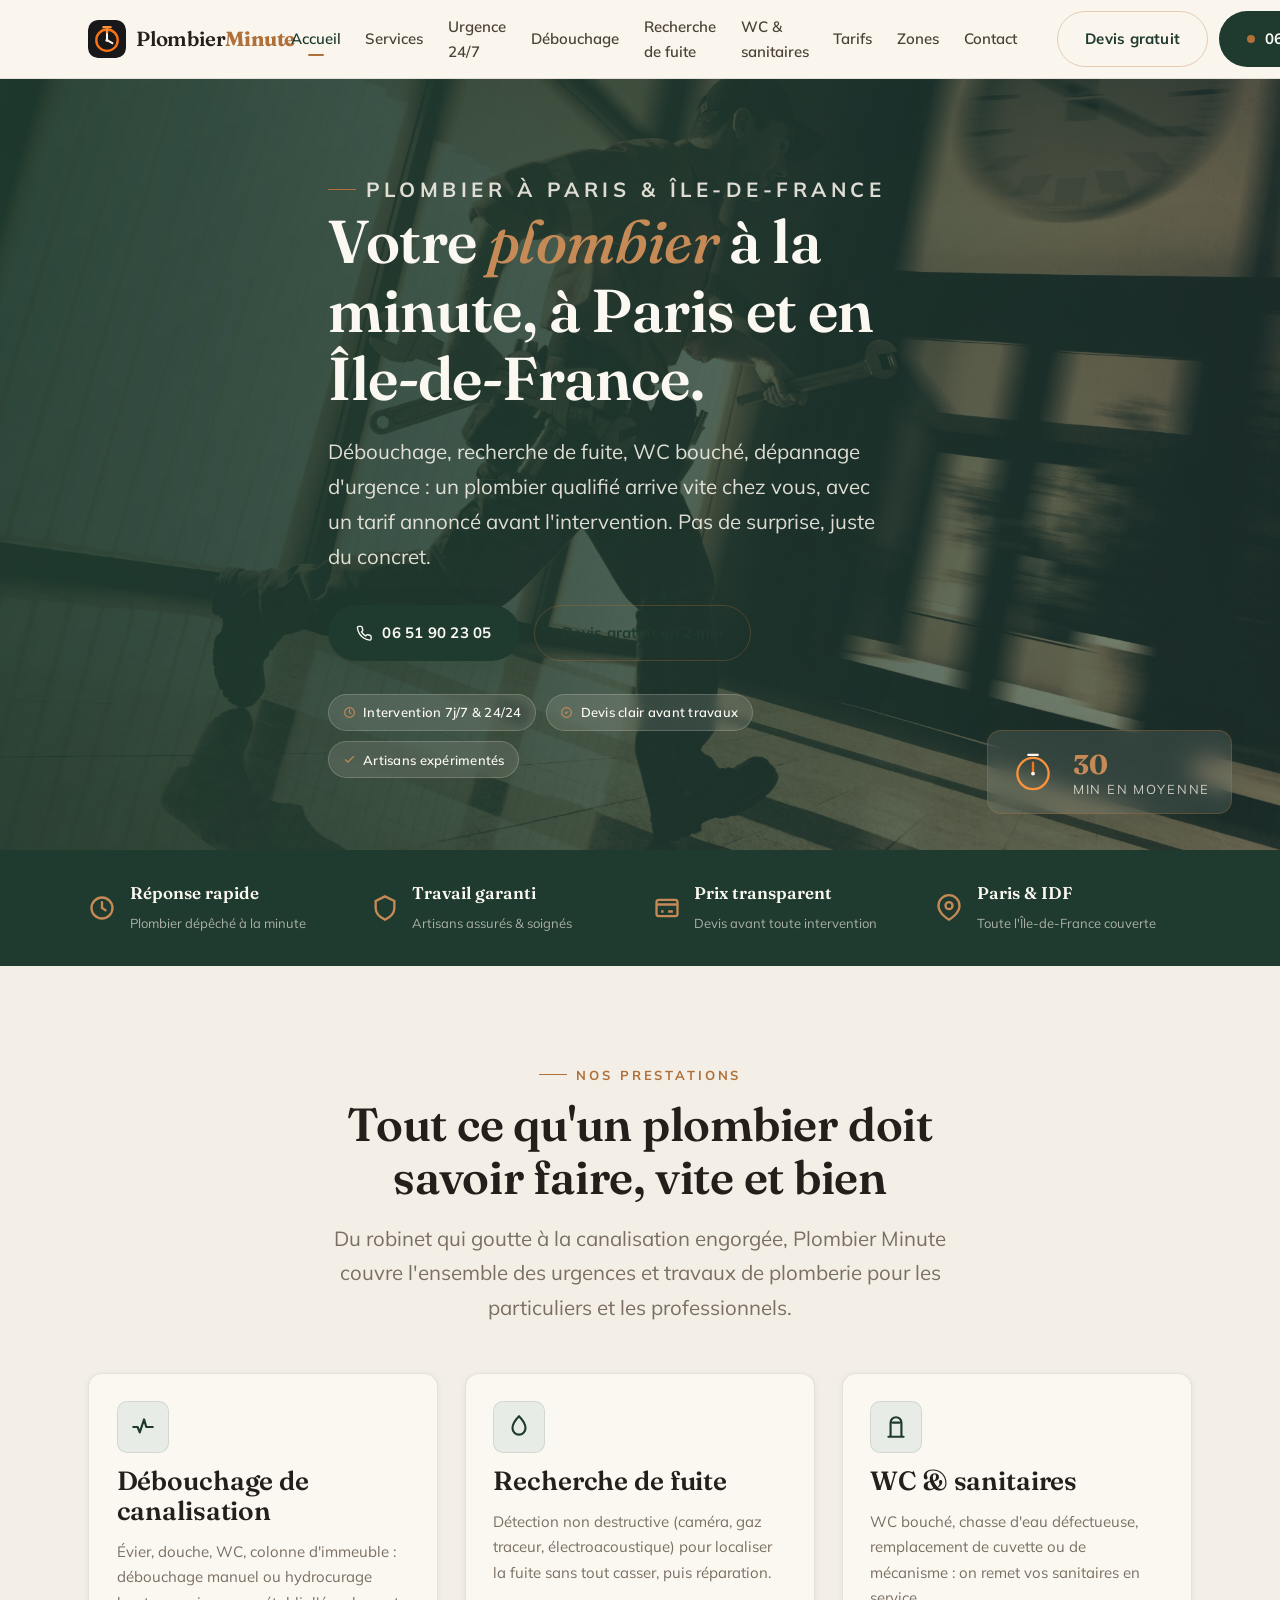
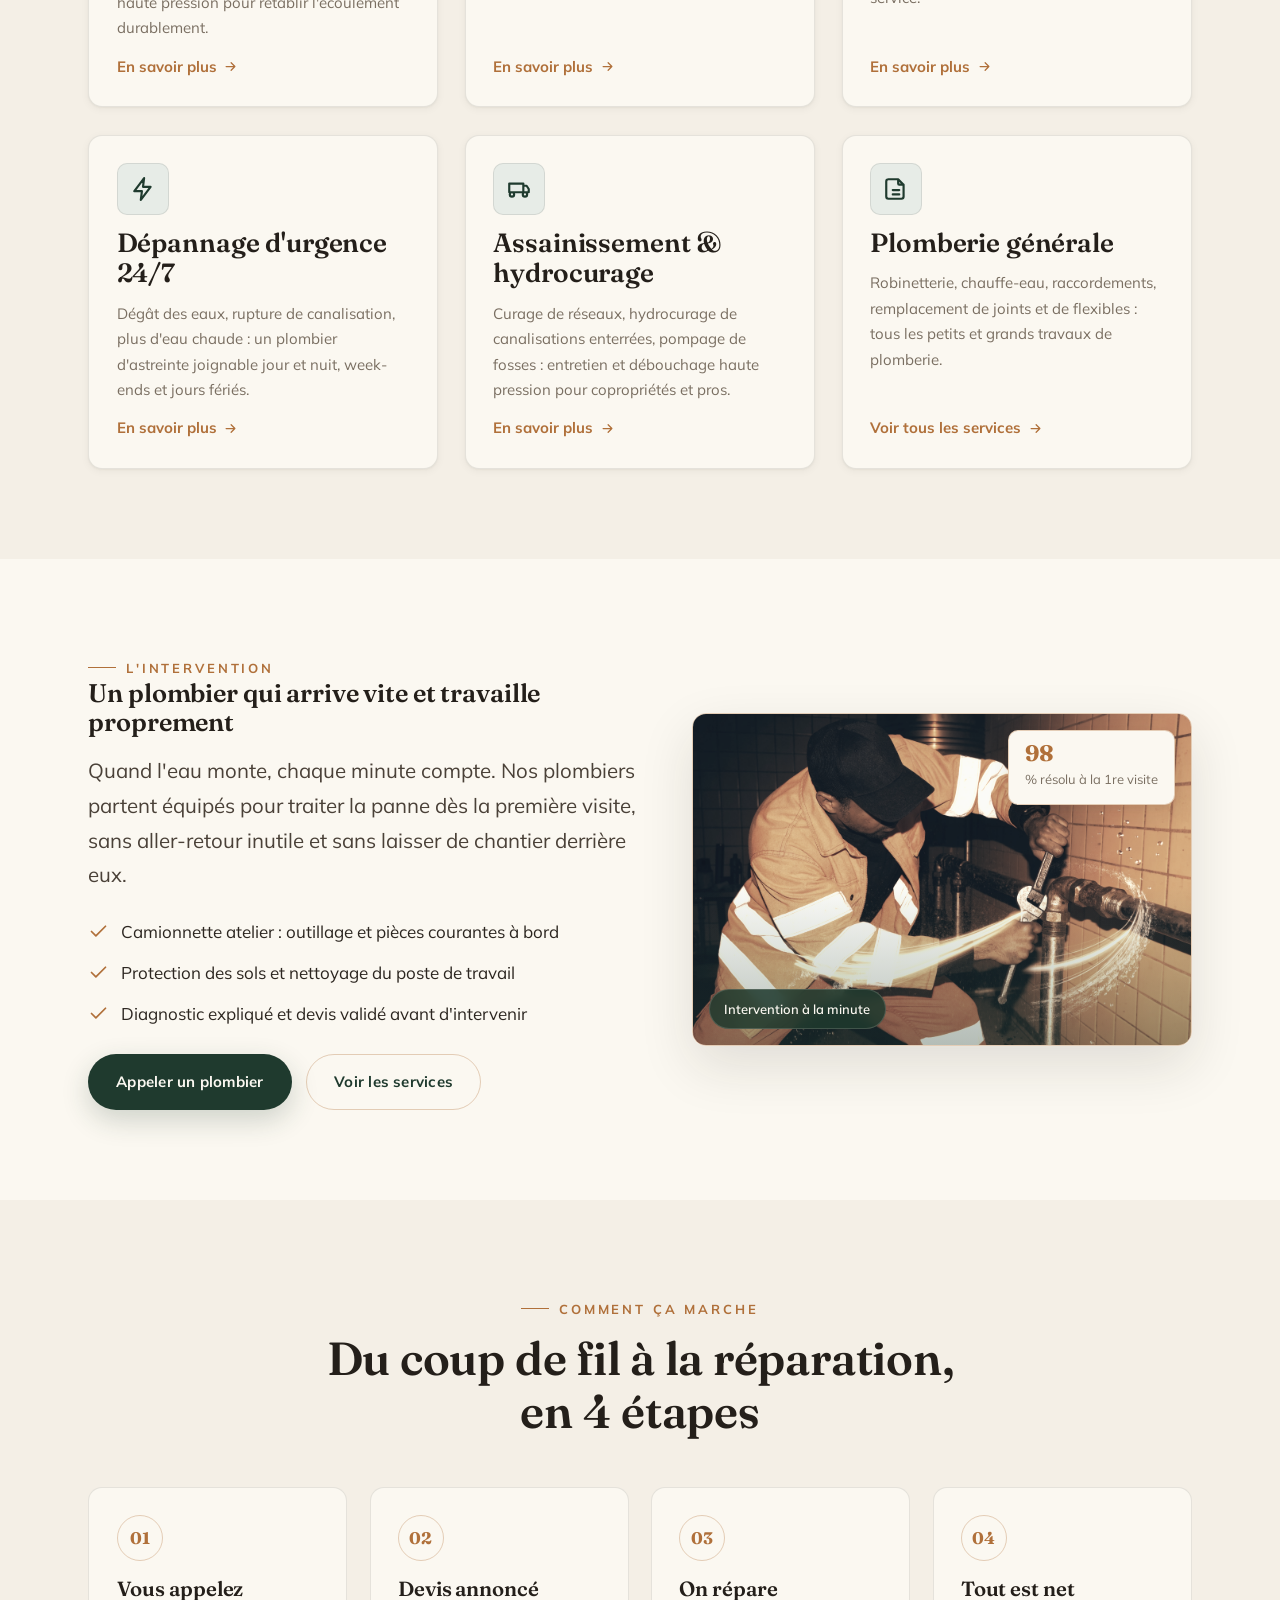
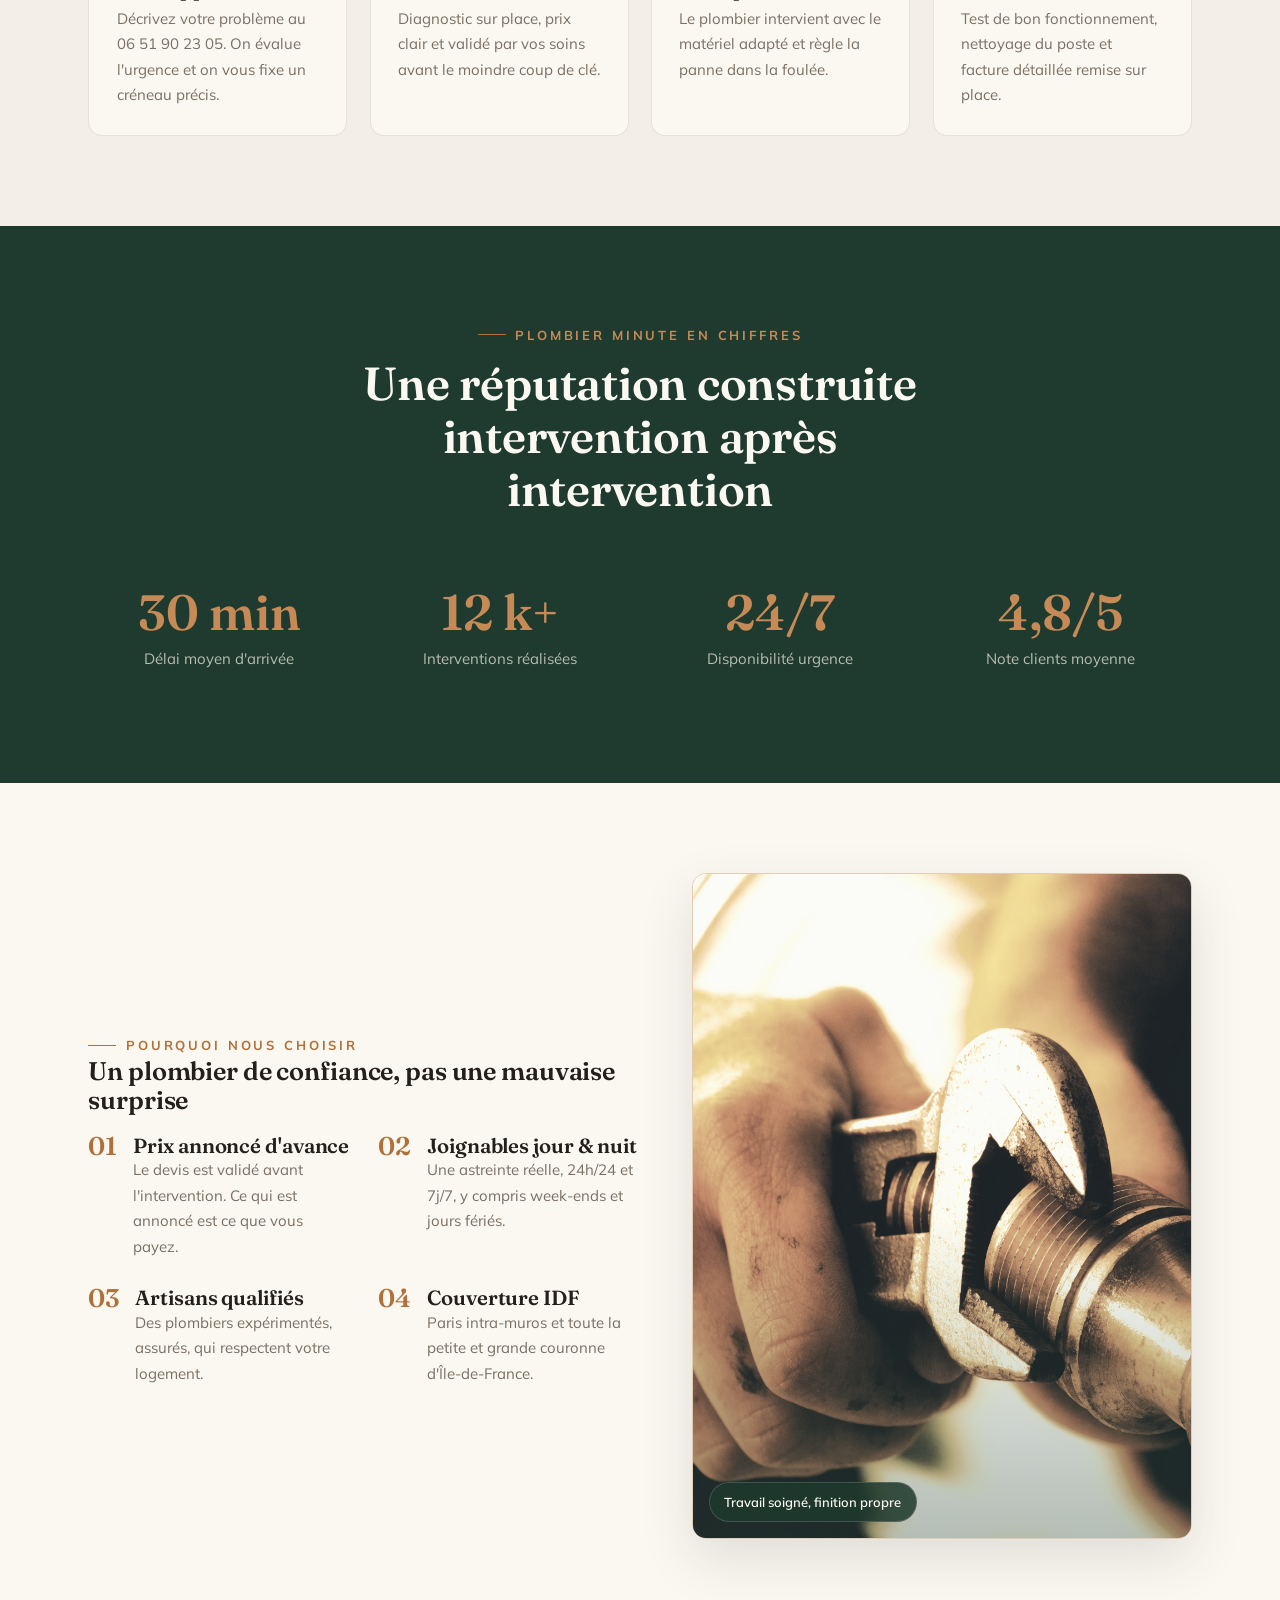
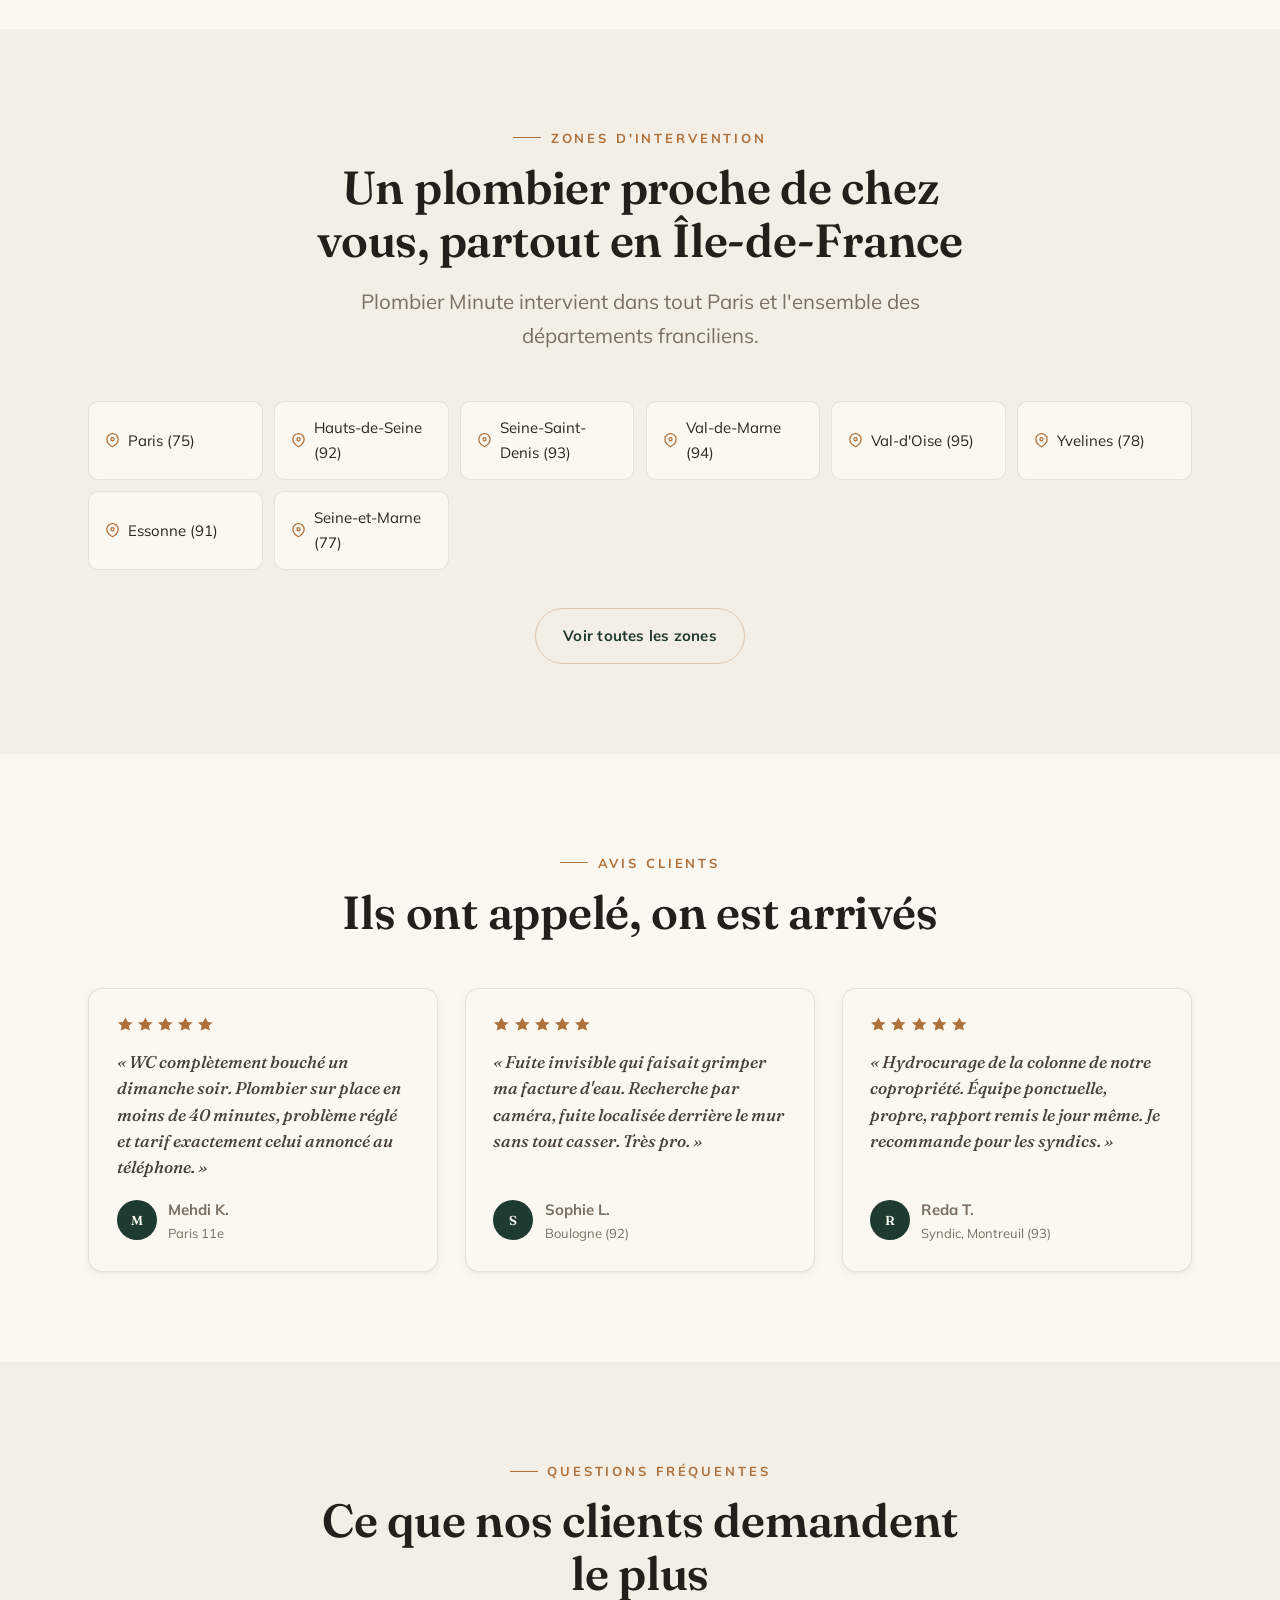
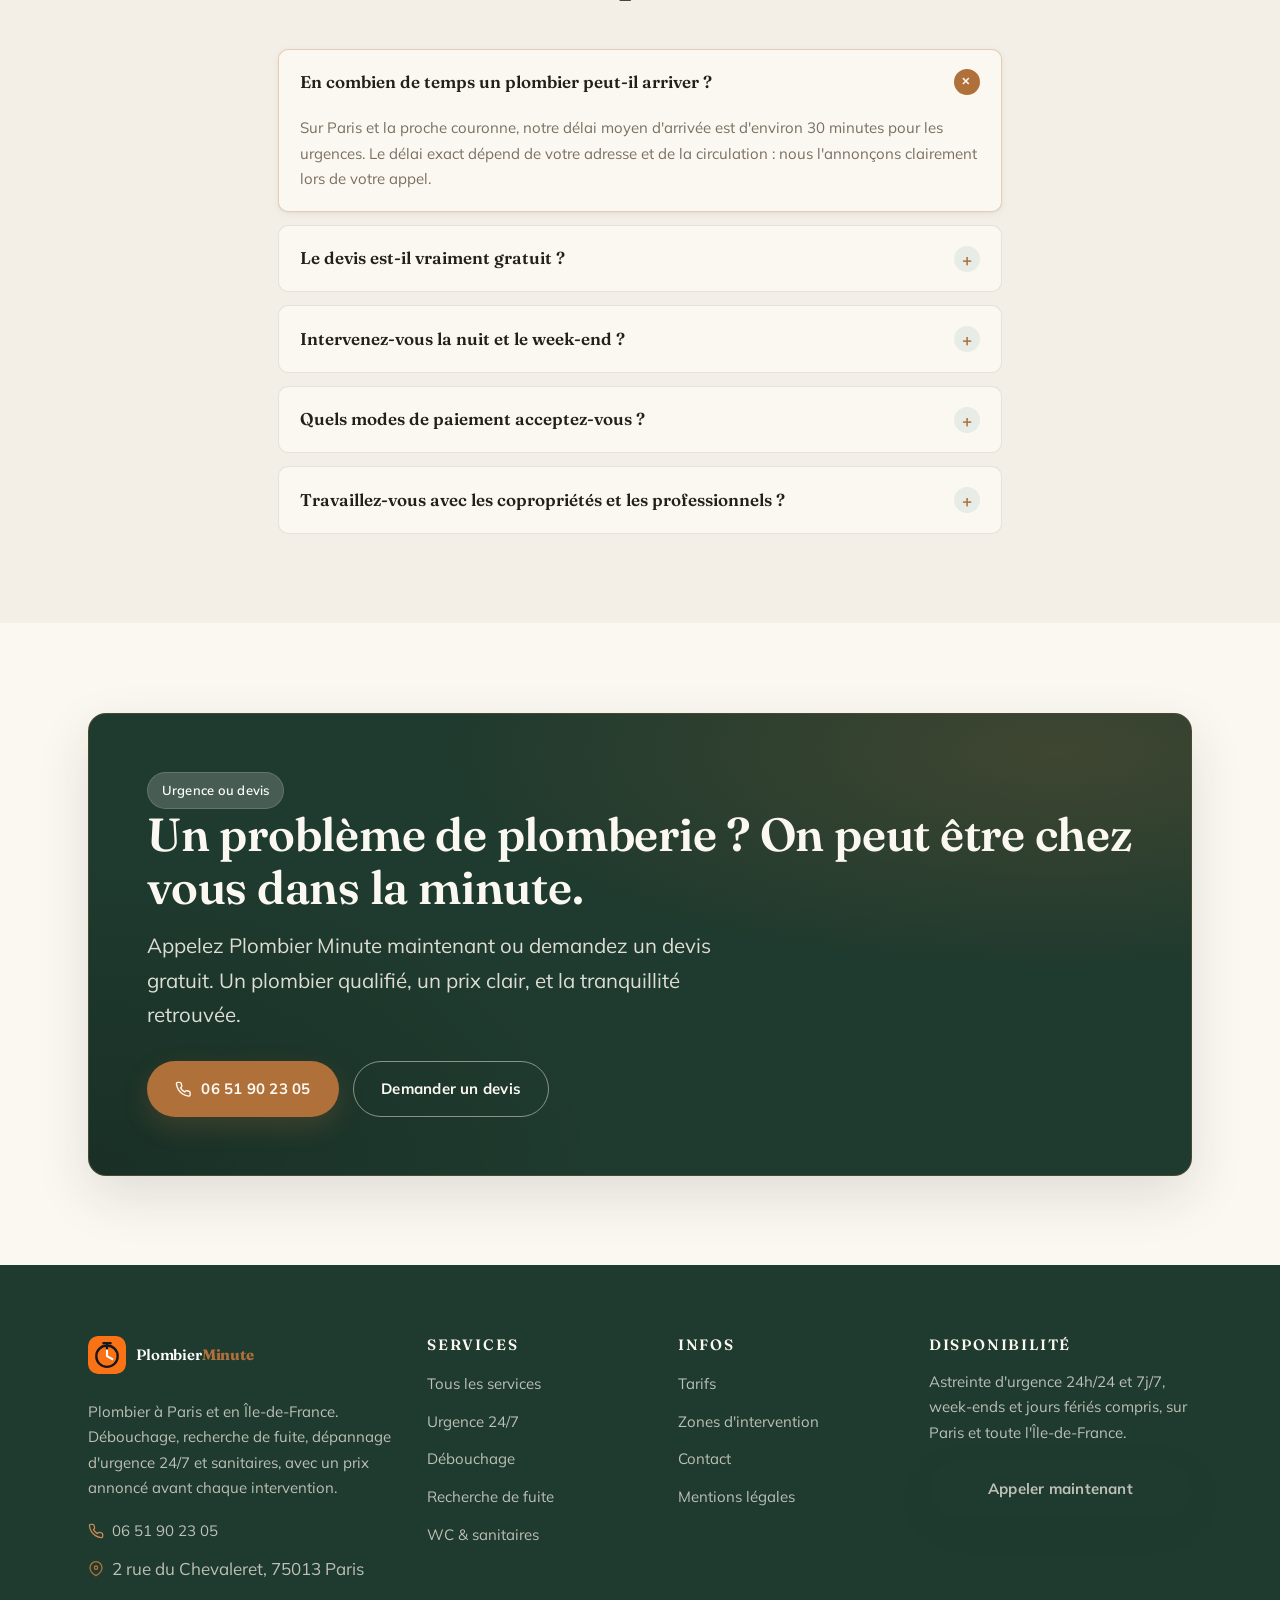
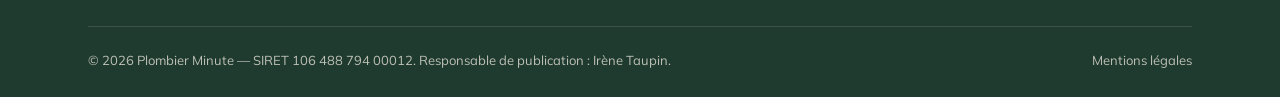
==== commit 0f058d98: "Infos reelles (tel/adresse/email) + redesign sobre & classe - tel 06 51 90 23 05, adresse 2 rue du C" ====
--- a/index.html
+++ b/index.html
@@ -3,7 +3,7 @@
 <head>
   <meta charset="UTF-8">
   <title>Plombier Minute — Plombier à Paris & Île-de-France, intervention en 30 min</title>
-  <meta name="description" content="Plombier Minute intervient à Paris et en Île-de-France pour débouchage, recherche de fuite, dépannage d'urgence 24/7 et WC. Devis clair, intervention à la minute. Appelez le 01 00 00 00 00.">
+  <meta name="description" content="Plombier Minute intervient à Paris et en Île-de-France pour débouchage, recherche de fuite, dépannage d'urgence 24/7 et WC. Devis clair, intervention à la minute. Appelez le 06 51 90 23 05.">
   <meta name="viewport" content="width=device-width, initial-scale=1">
   <meta name="theme-color" content="#18181B">
   <link rel="preconnect" href="https://fonts.googleapis.com">
@@ -43,8 +43,8 @@
 
       <div class="nav-cta">
         <a class="btn btn-ghost" href="contact.html">Devis gratuit</a>
-        <a class="btn btn-call" href="tel:0100000000" aria-label="Appeler le 01 00 00 00 00">
-          <span class="pulse-dot" aria-hidden="true"></span> 01 00 00 00 00
+        <a class="btn btn-call" href="tel:0651902305" aria-label="Appeler le 06 51 90 23 05">
+          <span class="pulse-dot" aria-hidden="true"></span> 06 51 90 23 05
         </a>
         <button class="nav-toggle" type="button" aria-label="Ouvrir le menu" aria-expanded="false" aria-controls="mobile-menu">
           <span class="bars" aria-hidden="true"><span></span><span></span><span></span></span>
@@ -73,7 +73,7 @@
         <a href="contact.html">Contact</a>
       </nav>
       <div class="mm-foot">
-        <a class="btn btn-primary btn-block" href="tel:0100000000">Appeler 01 00 00 00 00</a>
+        <a class="btn btn-primary btn-block" href="tel:0651902305">Appeler 06 51 90 23 05</a>
         <a class="btn btn-ghost btn-block" href="contact.html">Demander un devis</a>
       </div>
     </div>
@@ -92,9 +92,9 @@
         <h1 class="reveal" data-delay="2">Votre <span class="accent">plombier</span> à la minute, à Paris et en Île-de-France.</h1>
         <p class="reveal" data-delay="3">Débouchage, recherche de fuite, WC bouché, dépannage d'urgence : un plombier qualifié arrive vite chez vous, avec un tarif annoncé avant l'intervention. Pas de surprise, juste du concret.</p>
         <div class="btn-row reveal" data-delay="3">
-          <a class="btn btn-primary" href="tel:0100000000">
+          <a class="btn btn-primary" href="tel:0651902305">
             <svg viewBox="0 0 24 24" fill="none" stroke="currentColor" stroke-width="2" aria-hidden="true"><path d="M22 16.92v3a2 2 0 0 1-2.18 2 19.8 19.8 0 0 1-8.63-3.07 19.5 19.5 0 0 1-6-6 19.8 19.8 0 0 1-3.07-8.67A2 2 0 0 1 4.11 2h3a2 2 0 0 1 2 1.72c.13.96.36 1.9.7 2.81a2 2 0 0 1-.45 2.11L8.09 9.91a16 16 0 0 0 6 6l1.27-1.27a2 2 0 0 1 2.11-.45c.91.34 1.85.57 2.81.7A2 2 0 0 1 22 16.92Z" stroke-linecap="round" stroke-linejoin="round"/></svg>
-            01 00 00 00 00
+            06 51 90 23 05
           </a>
           <a class="btn btn-ghost" href="contact.html">Devis gratuit en 2 min</a>
         </div>
@@ -190,7 +190,7 @@
             <li><svg viewBox="0 0 24 24" fill="none" stroke="currentColor" stroke-width="2" aria-hidden="true"><path d="M20 6 9 17l-5-5" stroke-linecap="round" stroke-linejoin="round"/></svg> Diagnostic expliqué et devis validé avant d'intervenir</li>
           </ul>
           <div class="btn-row mt-3">
-            <a class="btn btn-primary" href="tel:0100000000">Appeler un plombier</a>
+            <a class="btn btn-primary" href="tel:0651902305">Appeler un plombier</a>
             <a class="btn btn-ghost" href="nos-services.html">Voir les services</a>
           </div>
         </div>
@@ -212,7 +212,7 @@
           <h2>Du coup de fil à la réparation, en 4 étapes</h2>
         </div>
         <div class="steps grid-4">
-          <div class="step reveal" data-delay="1"><div class="step-n" aria-hidden="true"></div><h3>Vous appelez</h3><p>Décrivez votre problème au 01 00 00 00 00. On évalue l'urgence et on vous fixe un créneau précis.</p></div>
+          <div class="step reveal" data-delay="1"><div class="step-n" aria-hidden="true"></div><h3>Vous appelez</h3><p>Décrivez votre problème au 06 51 90 23 05. On évalue l'urgence et on vous fixe un créneau précis.</p></div>
           <div class="step reveal" data-delay="2"><div class="step-n" aria-hidden="true"></div><h3>Devis annoncé</h3><p>Diagnostic sur place, prix clair et validé par vos soins avant le moindre coup de clé.</p></div>
           <div class="step reveal" data-delay="3"><div class="step-n" aria-hidden="true"></div><h3>On répare</h3><p>Le plombier intervient avec le matériel adapté et règle la panne dans la foulée.</p></div>
           <div class="step reveal" data-delay="4"><div class="step-n" aria-hidden="true"></div><h3>Tout est net</h3><p>Test de bon fonctionnement, nettoyage du poste et facture détaillée remise sur place.</p></div>
@@ -347,9 +347,9 @@
           <h2>Un problème de plomberie ? On peut être chez vous dans la minute.</h2>
           <p>Appelez Plombier Minute maintenant ou demandez un devis gratuit. Un plombier qualifié, un prix clair, et la tranquillité retrouvée.</p>
           <div class="btn-row">
-            <a class="btn btn-primary" href="tel:0100000000">
+            <a class="btn btn-primary" href="tel:0651902305">
               <svg viewBox="0 0 24 24" fill="none" stroke="currentColor" stroke-width="2" aria-hidden="true"><path d="M22 16.92v3a2 2 0 0 1-2.18 2 19.8 19.8 0 0 1-8.63-3.07 19.5 19.5 0 0 1-6-6 19.8 19.8 0 0 1-3.07-8.67A2 2 0 0 1 4.11 2h3a2 2 0 0 1 2 1.72c.13.96.36 1.9.7 2.81a2 2 0 0 1-.45 2.11L8.09 9.91a16 16 0 0 0 6 6l1.27-1.27a2 2 0 0 1 2.11-.45c.91.34 1.85.57 2.81.7A2 2 0 0 1 22 16.92Z" stroke-linecap="round" stroke-linejoin="round"/></svg>
-              01 00 00 00 00
+              06 51 90 23 05
             </a>
             <a class="btn btn-ghost" href="contact.html">Demander un devis</a>
           </div>
@@ -375,8 +375,8 @@
           </a>
           <p class="mt-2">Plombier à Paris et en Île-de-France. Débouchage, recherche de fuite, dépannage d'urgence 24/7 et sanitaires, avec un prix annoncé avant chaque intervention.</p>
           <div class="footer-contact">
-            <a href="tel:0100000000"><svg viewBox="0 0 24 24" fill="none" stroke="currentColor" stroke-width="2" aria-hidden="true"><path d="M22 16.92v3a2 2 0 0 1-2.18 2 19.8 19.8 0 0 1-8.63-3.07 19.5 19.5 0 0 1-6-6 19.8 19.8 0 0 1-3.07-8.67A2 2 0 0 1 4.11 2h3a2 2 0 0 1 2 1.72c.13.96.36 1.9.7 2.81a2 2 0 0 1-.45 2.11L8.09 9.91a16 16 0 0 0 6 6l1.27-1.27a2 2 0 0 1 2.11-.45c.91.34 1.85.57 2.81.7A2 2 0 0 1 22 16.92Z" stroke-linecap="round" stroke-linejoin="round"/></svg> 01 00 00 00 00</a>
-            <span style="display:inline-flex;gap:.5rem;align-items:center"><svg viewBox="0 0 24 24" fill="none" stroke="var(--c-accent)" stroke-width="2" aria-hidden="true" style="width:16px;height:16px;flex:none"><path d="M21 10c0 7-9 12-9 12S3 17 3 10a9 9 0 0 1 18 0Z"/><circle cx="12" cy="10" r="2.5"/></svg> [ADRESSE à compléter]</span>
+            <a href="tel:0651902305"><svg viewBox="0 0 24 24" fill="none" stroke="currentColor" stroke-width="2" aria-hidden="true"><path d="M22 16.92v3a2 2 0 0 1-2.18 2 19.8 19.8 0 0 1-8.63-3.07 19.5 19.5 0 0 1-6-6 19.8 19.8 0 0 1-3.07-8.67A2 2 0 0 1 4.11 2h3a2 2 0 0 1 2 1.72c.13.96.36 1.9.7 2.81a2 2 0 0 1-.45 2.11L8.09 9.91a16 16 0 0 0 6 6l1.27-1.27a2 2 0 0 1 2.11-.45c.91.34 1.85.57 2.81.7A2 2 0 0 1 22 16.92Z" stroke-linecap="round" stroke-linejoin="round"/></svg> 06 51 90 23 05</a>
+            <span style="display:inline-flex;gap:.5rem;align-items:center"><svg viewBox="0 0 24 24" fill="none" stroke="var(--c-accent)" stroke-width="2" aria-hidden="true" style="width:16px;height:16px;flex:none"><path d="M21 10c0 7-9 12-9 12S3 17 3 10a9 9 0 0 1 18 0Z"/><circle cx="12" cy="10" r="2.5"/></svg> 2 rue du Chevaleret, 75013 Paris</span>
           </div>
         </div>
         <div>
@@ -401,7 +401,7 @@
         <div>
           <h4>Disponibilité</h4>
           <p>Astreinte d'urgence 24h/24 et 7j/7, week-ends et jours fériés compris, sur Paris et toute l'Île-de-France.</p>
-          <a class="btn btn-primary btn-block mt-2" href="tel:0100000000">Appeler maintenant</a>
+          <a class="btn btn-primary btn-block mt-2" href="tel:0651902305">Appeler maintenant</a>
         </div>
       </div>
       <div class="footer-bottom">
@@ -414,7 +414,7 @@
   <!-- STICKY MOBILE CALL BAR -->
   <div class="callbar" aria-hidden="false">
     <a class="btn btn-ghost" href="contact.html" style="--btn-fg:#fff;border-color:rgba(255,255,255,.4)">Devis</a>
-    <a class="btn btn-primary" href="tel:0100000000">
+    <a class="btn btn-primary" href="tel:0651902305">
       <svg viewBox="0 0 24 24" fill="none" stroke="currentColor" stroke-width="2" aria-hidden="true"><path d="M22 16.92v3a2 2 0 0 1-2.18 2 19.8 19.8 0 0 1-8.63-3.07 19.5 19.5 0 0 1-6-6 19.8 19.8 0 0 1-3.07-8.67A2 2 0 0 1 4.11 2h3a2 2 0 0 1 2 1.72c.13.96.36 1.9.7 2.81a2 2 0 0 1-.45 2.11L8.09 9.91a16 16 0 0 0 6 6l1.27-1.27a2 2 0 0 1 2.11-.45c.91.34 1.85.57 2.81.7A2 2 0 0 1 22 16.92Z" stroke-linecap="round" stroke-linejoin="round"/></svg>
       Appeler
     </a>
@@ -428,11 +428,11 @@
     "name": "Plombier Minute",
     "image": "https://[DOMAINE]/assets/images/hero.jpg",
     "url": "https://[DOMAINE]/",
-    "telephone": "+33100000000",
+    "telephone": "+33651902305",
     "priceRange": "€€",
     "address": {
       "@type": "PostalAddress",
-      "streetAddress": "[ADRESSE à compléter]",
+      "streetAddress": "2 rue du Chevaleret, 75013 Paris",
       "addressLocality": "Paris",
       "addressRegion": "Île-de-France",
       "addressCountry": "FR"
--- a/assets/css/styles.css
+++ b/assets/css/styles.css
@@ -1,53 +1,67 @@
+@import url('https://fonts.googleapis.com/css2?family=Fraunces:ital,opsz,wght@0,9..144,500;0,9..144,600;0,9..144,700;1,9..144,500&family=Mulish:wght@400;500;600;700&display=swap');
+
 /* =========================================================================
-   PLOMBIER MINUTE — Design System "Minute / Chrono"
-   Palette: primaire #F97316 · sombre #18181B · clair #FFF7ED · accent #FB923C
-   Typo: Unbounded (titres) · DM Sans (corps)
+   PLOMBIER MINUTE — Design System "Sobre & Classe"
+   Crème/ivoire · encre chaude · vert bouteille profond · bronze/cuivre
+   Typo: Fraunces (titres serif) · Mulish (corps)
+   Élégance feutrée, claire, raffinée — intemporel & rassurant.
    ========================================================================= */
 
 /* ---------- TOKENS ---------- */
 :root {
-  /* Couleurs de base imposees */
-  --c-primary: #F97316;
-  --c-dark: #18181B;
-  --c-light: #FFF7ED;
-  --c-accent: #FB923C;
-
-  /* Nuances derivees */
-  --c-primary-700: #C2540B;
-  --c-primary-600: #EA6A0F;
-  --c-primary-300: #FDBA74;
-  --c-primary-100: #FFEAD5;
-  --c-accent-200: #FED7AA;
-
-  --c-ink: #18181B;
-  --c-ink-800: #27272A;
-  --c-ink-700: #3F3F46;
-  --c-ink-500: #71717A;
-  --c-ink-400: #A1A1AA;
-  --c-ink-200: #E4E4E7;
-
-  --c-cream: #FFF7ED;
-  --c-cream-200: #FCEEDC;
+  /* Palette source de vérité */
+  --c-cream: #F4EFE6;          /* crème de fond principale */
+  --c-ivory: #FBF8F1;          /* ivoire clair */
   --c-white: #FFFFFF;
-
-  /* Roles */
+  --c-bottle: #1F3A2E;         /* vert bouteille profond (accent principal) */
+  --c-bottle-700: #18302563;   /* (non utilisé tel quel, voir dérivés) */
+  --c-copper: #B0703A;         /* bronze / cuivre chaud (accent secondaire) */
+  --c-copper-soft: #C68A57;
+  --c-ink: #241F1A;            /* encre chaude */
+
+  /* ---- Mappage des anciens tokens (compat HTML/inline/<style>) ---- */
+  /* Accent PRINCIPAL = vert bouteille */
+  --c-primary: #1F3A2E;
+  --c-primary-700: #16291F;    /* texte cuivre/vert sur clair → on garde le cuivre pour les liens */
+  --c-primary-600: #284A39;
+  --c-primary-300: #C8D2CB;    /* vert très désaturé clair (filets/accents doux) */
+  --c-primary-100: #E7ECE7;    /* vert lavé très pâle (puces, fonds d'icônes) */
+  --c-accent: #B0703A;         /* cuivre */
+  --c-accent-200: #E6D2BE;
+
+  /* Sombre = vert bouteille (sections de contraste) */
+  --c-dark: #1F3A2E;
+  --c-light: #FBF8F1;
+
+  /* Échelle d'encre (neutres chauds) */
+  --c-ink-800: #2C2620;
+  --c-ink-700: #4A4138;
+  --c-ink-500: #7A6F62;
+  --c-ink-400: #A99E8F;
+  --c-ink-200: #E3DCCF;
+
+  --c-cream-200: #ECE4D6;
+
+  /* Rôles */
   --bg: var(--c-cream);
-  --bg-alt: var(--c-white);
-  --bg-ink: var(--c-dark);
+  --bg-alt: var(--c-ivory);
+  --bg-ink: var(--c-bottle);
   --text: var(--c-ink-800);
   --text-soft: var(--c-ink-500);
-  --heading: var(--c-dark);
-  --border: rgba(24, 24, 27, 0.10);
-
-  /* Typo fluide */
-  --ff-head: "Unbounded", system-ui, sans-serif;
-  --ff-body: "DM Sans", system-ui, -apple-system, sans-serif;
-
-  --fs-900: clamp(2.6rem, 1.6rem + 4.6vw, 5.2rem);
-  --fs-800: clamp(2.1rem, 1.5rem + 2.8vw, 3.6rem);
-  --fs-700: clamp(1.7rem, 1.3rem + 1.8vw, 2.6rem);
-  --fs-600: clamp(1.35rem, 1.15rem + 1vw, 1.85rem);
-  --fs-500: clamp(1.15rem, 1.05rem + 0.5vw, 1.35rem);
+  --heading: var(--c-ink);
+  --border: rgba(36, 31, 26, 0.10);
+  --border-copper: rgba(176, 112, 58, 0.32);
+
+  /* Typo */
+  --ff-head: "Fraunces", "Iowan Old Style", Georgia, serif;
+  --ff-body: "Mulish", system-ui, -apple-system, sans-serif;
+
+  /* Échelle de texte mesurée (pas de titres géants) */
+  --fs-900: clamp(2.3rem, 1.7rem + 2.6vw, 3.8rem);
+  --fs-800: clamp(1.9rem, 1.5rem + 1.8vw, 2.9rem);
+  --fs-700: clamp(1.55rem, 1.3rem + 1.1vw, 2.2rem);
+  --fs-600: clamp(1.3rem, 1.15rem + .7vw, 1.65rem);
+  --fs-500: clamp(1.1rem, 1.02rem + .35vw, 1.28rem);
   --fs-400: 1.0625rem;
   --fs-300: 0.9375rem;
   --fs-200: 0.8125rem;
@@ -63,27 +77,28 @@
   --sp-8: 7rem;
 
   --container: 1180px;
-  --container-narrow: 820px;
-
-  /* Radius */
+  --container-narrow: 800px;
+
+  /* Radius modérés */
   --r-sm: 8px;
-  --r-md: 14px;
-  --r-lg: 22px;
-  --r-xl: 32px;
+  --r-md: 10px;
+  --r-lg: 14px;
+  --r-xl: 18px;
   --r-pill: 999px;
 
-  /* Ombres */
-  --sh-sm: 0 1px 2px rgba(24,24,27,.06), 0 2px 6px rgba(24,24,27,.05);
-  --sh-md: 0 6px 18px rgba(24,24,27,.08), 0 2px 6px rgba(24,24,27,.05);
-  --sh-lg: 0 18px 50px rgba(24,24,27,.14);
-  --sh-orange: 0 10px 30px rgba(249,115,22,.32);
-
-  /* Transitions */
-  --t-fast: 160ms cubic-bezier(.4,0,.2,1);
-  --t: 280ms cubic-bezier(.4,0,.2,1);
-  --t-slow: 520ms cubic-bezier(.22,1,.36,1);
-
-  --header-h: 76px;
+  /* Ombres douces */
+  --sh-sm: 0 1px 2px rgba(36,31,26,.04), 0 2px 8px rgba(36,31,26,.05);
+  --sh-md: 0 6px 22px rgba(36,31,26,.07), 0 2px 8px rgba(36,31,26,.04);
+  --sh-lg: 0 20px 54px rgba(36,31,26,.12);
+  --sh-orange: 0 10px 28px rgba(31,58,46,.20);   /* ancien nom : ombre verte feutrée */
+  --sh-copper: 0 10px 26px rgba(176,112,58,.22);
+
+  /* Transitions sobres */
+  --t-fast: 180ms cubic-bezier(.4,0,.2,1);
+  --t: 320ms cubic-bezier(.4,0,.2,1);
+  --t-slow: 620ms cubic-bezier(.22,1,.36,1);
+
+  --header-h: 78px;
 }
 
 /* ---------- RESET ---------- */
@@ -93,7 +108,7 @@
 body {
   font-family: var(--ff-body);
   font-size: var(--fs-400);
-  line-height: 1.65;
+  line-height: 1.7;
   color: var(--text);
   background: var(--bg);
   -webkit-font-smoothing: antialiased;
@@ -105,123 +120,131 @@
 a { color: inherit; text-decoration: none; }
 button, input, textarea, select { font: inherit; color: inherit; }
 ul[class] { list-style: none; padding: 0; }
-h1, h2, h3, h4 { font-family: var(--ff-head); font-weight: 700; line-height: 1.08; color: var(--heading); letter-spacing: -0.01em; }
-:focus-visible { outline: 3px solid var(--c-primary); outline-offset: 3px; border-radius: 4px; }
-::selection { background: var(--c-primary); color: #fff; }
+h1, h2, h3, h4 {
+  font-family: var(--ff-head); font-weight: 600; line-height: 1.14;
+  color: var(--heading); letter-spacing: -0.005em;
+  font-optical-sizing: auto;
+}
+strong, b { font-weight: 700; }
+:focus-visible { outline: 2px solid var(--c-bottle); outline-offset: 3px; border-radius: 4px; }
+::selection { background: var(--c-bottle); color: var(--c-ivory); }
 
 /* ---------- LAYOUT ---------- */
 .container { width: 100%; max-width: var(--container); margin-inline: auto; padding-inline: clamp(1.1rem, 4vw, 2.4rem); }
 .container--narrow { max-width: var(--container-narrow); }
 .section { padding-block: clamp(3.4rem, 7vw, 6.5rem); position: relative; }
-.section--ink { background: var(--bg-ink); color: var(--c-cream-200); }
-.section--ink h1, .section--ink h2, .section--ink h3 { color: #fff; }
+.section--ink { background: var(--bg-ink); color: rgba(244,239,230,.86); }
+.section--ink h1, .section--ink h2, .section--ink h3, .section--ink h4 { color: var(--c-ivory); }
 .section--cream { background: var(--c-cream); }
 .section--white { background: var(--bg-alt); }
 .section--tight { padding-block: clamp(2.2rem, 4vw, 3.4rem); }
 
 .eyebrow {
-  display: inline-flex; align-items: center; gap: .55rem;
-  font-family: var(--ff-head); font-weight: 600; font-size: var(--fs-200);
-  text-transform: uppercase; letter-spacing: .16em;
-  color: var(--c-primary-700);
-}
-.section--ink .eyebrow { color: var(--c-accent); }
-.eyebrow::before { content: ""; width: 26px; height: 2px; background: var(--c-primary); display: inline-block; }
+  display: inline-flex; align-items: center; gap: .6rem;
+  font-family: var(--ff-body); font-weight: 700; font-size: var(--fs-200);
+  text-transform: uppercase; letter-spacing: .22em;
+  color: var(--c-copper);
+}
+.section--ink .eyebrow { color: var(--c-copper-soft); }
+.eyebrow::before { content: ""; width: 28px; height: 1px; background: var(--c-copper); display: inline-block; }
 
 .section-head { max-width: 660px; margin-bottom: clamp(2rem, 4vw, 3rem); }
 .section-head--center { margin-inline: auto; text-align: center; }
-.section-head h2 { font-size: var(--fs-800); margin-top: .7rem; }
+.section-head--center .eyebrow { justify-content: center; }
+.section-head h2 { font-size: var(--fs-800); margin-top: .8rem; font-weight: 600; }
 .section-head p { margin-top: 1rem; color: var(--text-soft); font-size: var(--fs-500); }
-.section--ink .section-head p { color: rgba(255,247,237,.78); }
-
-.lead { font-size: var(--fs-500); color: var(--text-soft); }
+.section--ink .section-head p { color: rgba(244,239,230,.74); }
+
+.lead { font-size: var(--fs-500); color: var(--c-ink-700); }
 
 /* ---------- BUTTONS ---------- */
 .btn {
-  --btn-bg: var(--c-dark);
-  --btn-fg: #fff;
+  --btn-bg: var(--c-bottle);
+  --btn-fg: var(--c-ivory);
   display: inline-flex; align-items: center; justify-content: center; gap: .6rem;
-  font-family: var(--ff-head); font-weight: 600; font-size: var(--fs-300);
-  letter-spacing: .01em;
-  padding: .95rem 1.7rem; border-radius: var(--r-pill);
+  font-family: var(--ff-body); font-weight: 700; font-size: var(--fs-300);
+  letter-spacing: .015em;
+  padding: .9rem 1.7rem; border-radius: var(--r-pill);
   background: var(--btn-bg); color: var(--btn-fg);
-  border: 2px solid transparent; cursor: pointer;
-  transition: transform var(--t-fast), box-shadow var(--t), background var(--t);
+  border: 1px solid transparent; cursor: pointer;
+  transition: transform var(--t-fast), box-shadow var(--t), background var(--t), color var(--t), border-color var(--t);
   will-change: transform;
 }
 .btn svg { width: 1.1em; height: 1.1em; flex: none; }
-.btn:hover { transform: translateY(-3px); }
-.btn:active { transform: translateY(-1px); }
-
-.btn-primary { --btn-bg: var(--c-primary); --btn-fg: #fff; box-shadow: var(--sh-orange); }
-.btn-primary:hover { --btn-bg: var(--c-primary-600); box-shadow: 0 16px 40px rgba(249,115,22,.42); }
-
-.btn-call { --btn-bg: var(--c-dark); --btn-fg: #fff; }
-.btn-call:hover { --btn-bg: #000; box-shadow: var(--sh-lg); }
-.btn-call .pulse-dot { width: 9px; height: 9px; border-radius: 50%; background: var(--c-accent); box-shadow: 0 0 0 0 var(--c-accent); animation: ring 1.8s infinite; }
-
-.btn-ghost { --btn-bg: transparent; --btn-fg: var(--c-dark); border-color: rgba(24,24,27,.22); }
-.btn-ghost:hover { --btn-bg: var(--c-dark); --btn-fg: #fff; }
-.section--ink .btn-ghost { --btn-fg: #fff; border-color: rgba(255,255,255,.32); }
-.section--ink .btn-ghost:hover { --btn-bg: #fff; --btn-fg: var(--c-dark); }
+.btn:hover { transform: translateY(-2px); }
+.btn:active { transform: translateY(0); }
+
+.btn-primary { --btn-bg: var(--c-bottle); --btn-fg: var(--c-ivory); box-shadow: var(--sh-orange); }
+.btn-primary:hover { --btn-bg: var(--c-primary-600); box-shadow: 0 14px 32px rgba(31,58,46,.28); }
+
+.btn-call { --btn-bg: var(--c-bottle); --btn-fg: var(--c-ivory); }
+.btn-call:hover { --btn-bg: #16291F; box-shadow: var(--sh-md); }
+.btn-call .pulse-dot { width: 8px; height: 8px; border-radius: 50%; background: var(--c-copper); box-shadow: 0 0 0 0 var(--c-copper); animation: ring 2.2s infinite; }
+
+.btn-ghost { --btn-bg: transparent; --btn-fg: var(--c-bottle); border-color: var(--border-copper); }
+.btn-ghost:hover { --btn-bg: var(--c-bottle); --btn-fg: var(--c-ivory); border-color: var(--c-bottle); }
+.section--ink .btn-ghost { --btn-fg: var(--c-ivory); border-color: rgba(244,239,230,.34); }
+.section--ink .btn-ghost:hover { --btn-bg: var(--c-ivory); --btn-fg: var(--c-bottle); border-color: var(--c-ivory); }
 
 .btn-block { width: 100%; }
 .btn-row { display: flex; flex-wrap: wrap; gap: .9rem; }
 
 @keyframes ring {
-  0% { box-shadow: 0 0 0 0 rgba(251,146,60,.55); }
-  70% { box-shadow: 0 0 0 9px rgba(251,146,60,0); }
-  100% { box-shadow: 0 0 0 0 rgba(251,146,60,0); }
+  0% { box-shadow: 0 0 0 0 rgba(176,112,58,.5); }
+  70% { box-shadow: 0 0 0 8px rgba(176,112,58,0); }
+  100% { box-shadow: 0 0 0 0 rgba(176,112,58,0); }
 }
 
 /* ---------- BADGES / CHIPS ---------- */
 .badge {
   display: inline-flex; align-items: center; gap: .45rem;
-  font-family: var(--ff-head); font-weight: 600; font-size: var(--fs-200);
+  font-family: var(--ff-body); font-weight: 600; font-size: var(--fs-200);
+  letter-spacing: .02em;
   padding: .42rem .85rem; border-radius: var(--r-pill);
-  background: var(--c-primary-100); color: var(--c-primary-700);
-}
-.badge svg { width: 1em; height: 1em; }
-.badge--ink { background: rgba(255,255,255,.10); color: var(--c-accent); }
+  background: var(--c-primary-100); color: var(--c-bottle);
+  border: 1px solid var(--border);
+}
+.badge svg { width: 1em; height: 1em; color: var(--c-copper); }
+.badge--ink { background: rgba(244,239,230,.10); color: var(--c-copper-soft); border-color: rgba(244,239,230,.16); }
 .chip-row { display: flex; flex-wrap: wrap; gap: .6rem; }
 
 /* ---------- HEADER / NAV ---------- */
 .site-header {
   position: sticky; top: 0; z-index: 60;
-  background: rgba(255,247,237,.82);
-  backdrop-filter: saturate(160%) blur(14px);
-  -webkit-backdrop-filter: saturate(160%) blur(14px);
+  background: rgba(251,248,241,.78);
+  backdrop-filter: saturate(140%) blur(14px);
+  -webkit-backdrop-filter: saturate(140%) blur(14px);
   border-bottom: 1px solid var(--border);
   transition: box-shadow var(--t), background var(--t);
 }
-.site-header.is-scrolled { box-shadow: var(--sh-md); background: rgba(255,247,237,.94); }
+.site-header.is-scrolled { box-shadow: var(--sh-md); background: rgba(251,248,241,.95); }
 .nav { display: flex; align-items: center; gap: 1.4rem; height: var(--header-h); }
 
-.brand { display: inline-flex; align-items: center; gap: .6rem; font-family: var(--ff-head); font-weight: 800; font-size: 1.18rem; color: var(--c-dark); letter-spacing: -.02em; }
-.brand .brand-mark { width: 38px; height: 38px; flex: none; }
-.brand b { color: var(--c-primary); }
-
-.nav-links { display: flex; align-items: center; gap: .25rem; margin-left: auto; }
+.brand { display: inline-flex; align-items: center; gap: .6rem; font-family: var(--ff-head); font-weight: 600; font-size: 1.28rem; color: var(--c-ink); letter-spacing: -.01em; }
+.brand .brand-mark { width: 38px; height: 38px; flex: none; border-radius: 10px; }
+.brand b { color: var(--c-copper); font-weight: 700; }
+
+.nav-links { display: flex; align-items: center; gap: .15rem; margin-left: auto; }
 .nav-links a {
-  font-size: var(--fs-300); font-weight: 500; color: var(--c-ink-700);
-  padding: .55rem .72rem; border-radius: var(--r-pill); position: relative;
+  font-family: var(--ff-body); font-size: var(--fs-300); font-weight: 600; color: var(--c-ink-700);
+  padding: .55rem .7rem; border-radius: var(--r-sm); position: relative;
   transition: color var(--t-fast), background var(--t-fast);
 }
-.nav-links a:hover { color: var(--c-dark); background: var(--c-primary-100); }
-.nav-links a.active { color: var(--c-primary-700); }
+.nav-links a:hover { color: var(--c-bottle); background: var(--c-primary-100); }
+.nav-links a.active { color: var(--c-bottle); }
 .nav-links a.active::after {
-  content: ""; position: absolute; left: 50%; bottom: .28rem; transform: translateX(-50%);
-  width: 18px; height: 3px; border-radius: 3px; background: var(--c-primary);
+  content: ""; position: absolute; left: 50%; bottom: .3rem; transform: translateX(-50%);
+  width: 16px; height: 2px; border-radius: 2px; background: var(--c-copper);
 }
 .nav-cta { display: flex; align-items: center; gap: .7rem; margin-left: .4rem; }
 
 .nav-toggle {
   display: none; width: 46px; height: 46px; margin-left: auto;
   border: 1px solid var(--border); border-radius: var(--r-md);
-  background: var(--c-white); cursor: pointer; align-items: center; justify-content: center;
+  background: var(--c-ivory); cursor: pointer; align-items: center; justify-content: center;
 }
 .nav-toggle .bars { position: relative; width: 22px; height: 14px; }
-.nav-toggle .bars span { position: absolute; left: 0; width: 100%; height: 2.2px; background: var(--c-dark); border-radius: 2px; transition: transform var(--t), opacity var(--t-fast); }
+.nav-toggle .bars span { position: absolute; left: 0; width: 100%; height: 2px; background: var(--c-bottle); border-radius: 2px; transition: transform var(--t), opacity var(--t-fast); }
 .nav-toggle .bars span:nth-child(1) { top: 0; }
 .nav-toggle .bars span:nth-child(2) { top: 6px; }
 .nav-toggle .bars span:nth-child(3) { top: 12px; }
@@ -229,81 +252,84 @@
 .nav-toggle[aria-expanded="true"] .bars span:nth-child(2) { opacity: 0; }
 .nav-toggle[aria-expanded="true"] .bars span:nth-child(3) { transform: translateY(-6px) rotate(-45deg); }
 
-@media (max-width: 980px) {
+@media (max-width: 1040px) {
   .nav-links, .nav-cta .btn-ghost { display: none; }
   .nav-toggle { display: inline-flex; }
   .nav-cta { margin-left: .6rem; }
 }
 
 /* Mobile drawer */
-.mobile-menu {
-  position: fixed; inset: 0; z-index: 70; visibility: hidden;
-}
+.mobile-menu { position: fixed; inset: 0; z-index: 70; visibility: hidden; }
 .mobile-menu[hidden] { display: none; }
-.mobile-menu .backdrop { position: absolute; inset: 0; background: rgba(24,24,27,.5); opacity: 0; transition: opacity var(--t); }
+.mobile-menu .backdrop { position: absolute; inset: 0; background: rgba(31,58,46,.42); opacity: 0; transition: opacity var(--t); }
 .mobile-menu .panel {
   position: absolute; top: 0; right: 0; height: 100%; width: min(360px, 86vw);
-  background: var(--c-cream); padding: 1.4rem; display: flex; flex-direction: column;
+  background: var(--c-ivory); padding: 1.4rem; display: flex; flex-direction: column;
   transform: translateX(100%); transition: transform var(--t-slow); box-shadow: var(--sh-lg);
+  border-left: 1px solid var(--border-copper);
 }
 .mobile-menu.open { visibility: visible; }
 .mobile-menu.open .backdrop { opacity: 1; }
 .mobile-menu.open .panel { transform: translateX(0); }
 .mobile-menu .mm-head { display: flex; align-items: center; justify-content: space-between; margin-bottom: 1.2rem; }
-.mobile-menu .mm-close { width: 44px; height: 44px; border-radius: var(--r-md); border: 1px solid var(--border); background: var(--c-white); font-size: 1.4rem; cursor: pointer; }
+.mobile-menu .mm-close { width: 44px; height: 44px; border-radius: var(--r-md); border: 1px solid var(--border); background: var(--c-cream); font-size: 1.4rem; cursor: pointer; color: var(--c-ink); }
 .mobile-menu nav { display: flex; flex-direction: column; gap: .15rem; }
-.mobile-menu nav a { padding: .85rem .9rem; border-radius: var(--r-md); font-family: var(--ff-head); font-weight: 600; font-size: 1.05rem; }
-.mobile-menu nav a:hover, .mobile-menu nav a.active { background: var(--c-primary-100); color: var(--c-primary-700); }
+.mobile-menu nav a { padding: .85rem .9rem; border-radius: var(--r-sm); font-family: var(--ff-body); font-weight: 600; font-size: 1.02rem; color: var(--c-ink-700); }
+.mobile-menu nav a:hover, .mobile-menu nav a.active { background: var(--c-primary-100); color: var(--c-bottle); }
 .mobile-menu .mm-foot { margin-top: auto; padding-top: 1.2rem; display: grid; gap: .7rem; }
 
 /* ---------- HERO ---------- */
-.hero { position: relative; min-height: clamp(560px, 84vh, 800px); display: flex; align-items: center; overflow: hidden; isolation: isolate; }
+.hero { position: relative; min-height: clamp(540px, 80vh, 760px); display: flex; align-items: center; overflow: hidden; isolation: isolate; }
 .hero__media { position: absolute; inset: -8% 0 0 0; z-index: -2; }
-.hero__media img { width: 100%; height: 116%; object-fit: cover; will-change: transform; }
+.hero__media img {
+  width: 100%; height: 116%; object-fit: cover; will-change: transform;
+  filter: grayscale(.55) sepia(.22) contrast(.96) brightness(.94);
+}
 .hero::before {
   content: ""; position: absolute; inset: 0; z-index: -1;
   background:
-    linear-gradient(110deg, rgba(24,24,27,.92) 0%, rgba(24,24,27,.72) 42%, rgba(24,24,27,.18) 100%),
-    linear-gradient(0deg, rgba(194,84,11,.30), rgba(194,84,11,.30));
-}
-.hero__inner { padding-block: clamp(3rem, 8vh, 6rem); max-width: 720px; color: #fff; }
-.hero h1 { color: #fff; font-size: var(--fs-900); font-weight: 800; }
-.hero h1 .accent { color: var(--c-accent); }
-.hero p { margin-top: 1.3rem; font-size: var(--fs-500); color: rgba(255,247,237,.9); max-width: 560px; }
+    linear-gradient(108deg, rgba(31,58,46,.94) 0%, rgba(31,58,46,.78) 44%, rgba(31,58,46,.32) 100%),
+    linear-gradient(0deg, rgba(31,58,46,.34), rgba(31,58,46,.10));
+}
+.hero__inner { padding-block: clamp(3rem, 8vh, 6rem); max-width: 700px; color: var(--c-ivory); }
+.hero h1 { color: var(--c-ivory); font-size: var(--fs-900); font-weight: 600; letter-spacing: -.01em; }
+.hero h1 .accent { color: var(--c-copper-soft); font-style: italic; font-weight: 500; }
+.hero p { margin-top: 1.3rem; font-size: var(--fs-500); color: rgba(244,239,230,.9); max-width: 560px; }
 .hero .btn-row { margin-top: 2rem; }
 .hero .chip-row { margin-top: 2rem; }
-.hero .badge { background: rgba(255,255,255,.12); color: #fff; backdrop-filter: blur(4px); }
-.hero .badge svg { color: var(--c-accent); }
-
-/* Signature chrono badge */
+.hero .badge { background: rgba(244,239,230,.12); color: var(--c-ivory); border-color: rgba(244,239,230,.2); backdrop-filter: blur(4px); }
+.hero .badge svg { color: var(--c-copper-soft); }
+
+/* Signature chrono badge — feutré */
 .chrono {
   position: absolute; right: clamp(1rem, 4vw, 3rem); bottom: clamp(1.4rem, 4vh, 3rem);
-  z-index: 1; background: rgba(255,247,237,.10); border: 1px solid rgba(255,255,255,.22);
+  z-index: 1; background: rgba(244,239,230,.10); border: 1px solid var(--border-copper);
   backdrop-filter: blur(10px); border-radius: var(--r-lg); padding: 1rem 1.3rem;
-  display: flex; align-items: center; gap: .9rem; color: #fff; box-shadow: var(--sh-lg);
-}
-.chrono__face { width: 52px; height: 52px; flex: none; }
-.chrono__txt { line-height: 1.2; }
-.chrono__num { font-family: var(--ff-head); font-weight: 800; font-size: 1.6rem; color: var(--c-accent); }
-.chrono__lbl { font-size: var(--fs-200); text-transform: uppercase; letter-spacing: .12em; color: rgba(255,255,255,.8); }
+  display: flex; align-items: center; gap: .9rem; color: var(--c-ivory); box-shadow: var(--sh-lg);
+}
+.chrono__face { width: 50px; height: 50px; flex: none; }
+.chrono__txt { line-height: 1.25; }
+.chrono__num { font-family: var(--ff-head); font-weight: 700; font-size: 1.7rem; color: var(--c-copper-soft); }
+.chrono__lbl { display: block; font-family: var(--ff-body); font-size: var(--fs-200); text-transform: uppercase; letter-spacing: .14em; color: rgba(244,239,230,.78); }
 @media (max-width: 620px) { .chrono { display: none; } }
 
-/* Speed streaks (signature accents orange qui filent) */
+/* Speed streaks → filets cuivre sobres et lents */
 .streaks { position: absolute; inset: 0; z-index: -1; pointer-events: none; overflow: hidden; }
-.streaks i { position: absolute; height: 2px; width: 140px; border-radius: 2px; background: linear-gradient(90deg, transparent, var(--c-accent)); opacity: 0; }
+.streaks i { position: absolute; height: 1px; width: 140px; border-radius: 1px; background: linear-gradient(90deg, transparent, rgba(198,138,87,.6)); opacity: 0; }
 
 /* ---------- REASSURANCE STRIP ---------- */
-.reassure { background: var(--c-dark); color: #fff; }
-.reassure .container { display: grid; grid-template-columns: repeat(4, 1fr); gap: 1.4rem; padding-block: 1.6rem; }
-.reassure .ra { display: flex; align-items: center; gap: .8rem; }
-.reassure .ra svg { width: 30px; height: 30px; color: var(--c-accent); flex: none; }
-.reassure .ra b { font-family: var(--ff-head); font-weight: 600; display: block; font-size: var(--fs-300); }
-.reassure .ra span { font-size: var(--fs-200); color: rgba(255,247,237,.65); }
+.reassure { background: var(--c-bottle); color: var(--c-ivory); }
+.reassure .container { display: grid; grid-template-columns: repeat(4, 1fr); gap: 1.6rem; padding-block: 1.8rem; }
+.reassure .ra { display: flex; align-items: center; gap: .85rem; }
+.reassure .ra svg { width: 28px; height: 28px; color: var(--c-copper-soft); flex: none; }
+.reassure .ra b { font-family: var(--ff-head); font-weight: 600; display: block; font-size: var(--fs-400); }
+.reassure .ra > span { display: block; }
+.reassure .ra > span > span { font-size: var(--fs-200); color: rgba(244,239,230,.66); }
 @media (max-width: 860px) { .reassure .container { grid-template-columns: repeat(2,1fr); } }
 @media (max-width: 460px) { .reassure .container { grid-template-columns: 1fr; } }
 
 /* ---------- GRIDS ---------- */
-.grid { display: grid; gap: clamp(1.1rem, 2.4vw, 1.8rem); }
+.grid { display: grid; gap: clamp(1.1rem, 2.4vw, 1.7rem); }
 .grid-2 { grid-template-columns: repeat(2, 1fr); }
 .grid-3 { grid-template-columns: repeat(3, 1fr); }
 .grid-4 { grid-template-columns: repeat(4, 1fr); }
@@ -317,223 +343,230 @@
 /* ---------- CARDS ---------- */
 .card {
   background: var(--bg-alt); border: 1px solid var(--border); border-radius: var(--r-lg);
-  padding: 1.6rem; box-shadow: var(--sh-sm);
+  padding: 1.7rem; box-shadow: var(--sh-sm);
   transition: transform var(--t), box-shadow var(--t), border-color var(--t);
   position: relative; overflow: hidden;
 }
-.card:hover { transform: translateY(-6px); box-shadow: var(--sh-lg); border-color: var(--c-primary-300); }
-
-.card-service { display: flex; flex-direction: column; gap: .85rem; }
+.card:hover { transform: translateY(-4px); box-shadow: var(--sh-md); border-color: var(--border-copper); }
+
+.card-service { display: flex; flex-direction: column; gap: .8rem; }
 .card-service .ic {
-  width: 54px; height: 54px; border-radius: var(--r-md); display: grid; place-items: center;
-  background: var(--c-primary-100); color: var(--c-primary-700); flex: none;
-  transition: background var(--t), color var(--t), transform var(--t);
-}
-.card-service:hover .ic { background: var(--c-primary); color: #fff; transform: rotate(-6deg) scale(1.05); }
-.card-service .ic svg { width: 28px; height: 28px; }
-.card-service h3 { font-size: var(--fs-600); }
+  width: 52px; height: 52px; border-radius: var(--r-md); display: grid; place-items: center;
+  background: var(--c-primary-100); color: var(--c-bottle); flex: none;
+  border: 1px solid var(--border);
+  transition: background var(--t), color var(--t);
+}
+.card-service:hover .ic { background: var(--c-bottle); color: var(--c-ivory); border-color: var(--c-bottle); }
+.card-service .ic svg { width: 26px; height: 26px; }
+.card-service h3 { font-size: var(--fs-600); font-weight: 600; }
 .card-service p { color: var(--text-soft); font-size: var(--fs-300); }
-.card-service .more { margin-top: auto; font-family: var(--ff-head); font-weight: 600; font-size: var(--fs-300); color: var(--c-primary-700); display: inline-flex; align-items: center; gap: .4rem; }
+.card-service .more { margin-top: auto; font-family: var(--ff-body); font-weight: 700; font-size: var(--fs-300); color: var(--c-copper); display: inline-flex; align-items: center; gap: .4rem; }
 .card-service .more svg { width: 1em; height: 1em; transition: transform var(--t); }
-.card-service:hover .more svg { transform: translateX(5px); }
-.card-service::after { content: ""; position: absolute; top: 0; left: 0; width: 0; height: 4px; background: var(--c-primary); transition: width var(--t-slow); }
+.card-service:hover .more svg { transform: translateX(4px); }
+.card-service::after { content: ""; position: absolute; top: 0; left: 0; width: 0; height: 2px; background: var(--c-copper); transition: width var(--t-slow); }
 .card-service:hover::after { width: 100%; }
 
 .card-feature { display: flex; gap: 1rem; align-items: flex-start; }
-.card-feature .num { font-family: var(--ff-head); font-weight: 800; font-size: 1.5rem; color: var(--c-primary-300); line-height: 1; flex: none; }
-.card-feature h3 { font-size: var(--fs-500); }
+.card-feature .num { font-family: var(--ff-head); font-weight: 600; font-size: 1.6rem; color: var(--c-copper); line-height: 1; flex: none; font-feature-settings: "lnum"; }
+.card-feature h3 { font-size: var(--fs-500); font-weight: 600; }
 .card-feature p { color: var(--text-soft); font-size: var(--fs-300); }
 
 /* ---------- LIST CHECK ---------- */
 .list-check { display: grid; gap: .75rem; }
 .list-check li { display: flex; gap: .7rem; align-items: flex-start; font-size: var(--fs-400); }
-.list-check li svg { width: 22px; height: 22px; flex: none; color: var(--c-primary); margin-top: .15rem; }
-.section--ink .list-check li svg { color: var(--c-accent); }
-
-/* ---------- IMAGE BLOCKS ---------- */
-.imgwrap { position: relative; border-radius: var(--r-lg); overflow: hidden; box-shadow: var(--sh-lg); }
-.imgwrap img { width: 100%; height: 100%; object-fit: cover; transition: transform var(--t-slow); }
-.imgwrap:hover img { transform: scale(1.05); }
-.imgwrap::after { content: ""; position: absolute; inset: 0; background: linear-gradient(180deg, transparent 55%, rgba(194,84,11,.28)); mix-blend-mode: multiply; pointer-events: none; }
+.list-check li svg { width: 21px; height: 21px; flex: none; color: var(--c-copper); margin-top: .2rem; }
+.section--ink .list-check li svg { color: var(--c-copper-soft); }
+
+/* ---------- IMAGE BLOCKS — encadrement élégant, filet cuivre ---------- */
+.imgwrap { position: relative; border-radius: var(--r-lg); overflow: hidden; box-shadow: var(--sh-lg); border: 1px solid var(--border-copper); }
+.imgwrap img { width: 100%; height: 100%; object-fit: cover; transition: transform var(--t-slow); filter: grayscale(.5) sepia(.2) contrast(.97); }
+.imgwrap:hover img { transform: scale(1.04); }
+.imgwrap::after { content: ""; position: absolute; inset: 0; background: linear-gradient(180deg, transparent 52%, rgba(31,58,46,.32)); pointer-events: none; }
 .imgwrap--tall { aspect-ratio: 3/4; }
 .imgwrap--wide { aspect-ratio: 3/2; }
 .imgwrap .tag {
   position: absolute; left: 1rem; bottom: 1rem; z-index: 2;
-  background: rgba(24,24,27,.78); color: #fff; backdrop-filter: blur(6px);
-  font-family: var(--ff-head); font-weight: 600; font-size: var(--fs-200);
-  padding: .5rem .9rem; border-radius: var(--r-pill);
+  background: rgba(31,58,46,.86); color: var(--c-ivory); backdrop-filter: blur(6px);
+  font-family: var(--ff-body); font-weight: 600; font-size: var(--fs-200);
+  padding: .5rem .9rem; border-radius: var(--r-pill); border: 1px solid rgba(244,239,230,.16);
 }
 .imgwrap .float-stat {
   position: absolute; right: 1rem; top: 1rem; z-index: 2;
-  background: var(--c-primary); color: #fff; border-radius: var(--r-md); padding: .7rem 1rem; box-shadow: var(--sh-orange);
-}
-.imgwrap .float-stat b { font-family: var(--ff-head); font-weight: 800; font-size: 1.3rem; display: block; line-height: 1; }
-.imgwrap .float-stat span { font-size: var(--fs-200); }
+  background: var(--c-ivory); color: var(--c-bottle); border: 1px solid var(--border-copper);
+  border-radius: var(--r-md); padding: .7rem 1rem; box-shadow: var(--sh-md);
+}
+.imgwrap .float-stat b { font-family: var(--ff-head); font-weight: 700; font-size: 1.4rem; display: block; line-height: 1; color: var(--c-copper); }
+.imgwrap .float-stat span { font-size: var(--fs-200); color: var(--text-soft); }
 
 /* ---------- PROCESS / STEPS ---------- */
 .steps { counter-reset: step; display: grid; gap: 1.4rem; }
 .steps.grid-4 { grid-template-columns: repeat(4,1fr); }
 @media (max-width: 920px){ .steps.grid-4 { grid-template-columns: repeat(2,1fr); } }
 @media (max-width: 560px){ .steps.grid-4 { grid-template-columns: 1fr; } }
-.step { position: relative; padding: 1.6rem; background: var(--bg-alt); border: 1px solid var(--border); border-radius: var(--r-lg); }
-.section--ink .step { background: rgba(255,255,255,.04); border-color: rgba(255,255,255,.12); }
+.step { position: relative; padding: 1.7rem; background: var(--bg-alt); border: 1px solid var(--border); border-radius: var(--r-lg); }
+.section--ink .step { background: rgba(244,239,230,.05); border-color: rgba(244,239,230,.14); }
 .step .step-n {
   counter-increment: step; width: 46px; height: 46px; border-radius: 50%;
-  display: grid; place-items: center; font-family: var(--ff-head); font-weight: 800;
-  background: var(--c-primary); color: #fff; margin-bottom: 1rem; box-shadow: var(--sh-orange);
+  display: grid; place-items: center; font-family: var(--ff-head); font-weight: 700;
+  background: transparent; color: var(--c-copper); margin-bottom: 1rem;
+  border: 1px solid var(--border-copper); font-size: 1.05rem;
 }
 .step .step-n::before { content: counter(step, decimal-leading-zero); }
-.step h3 { font-size: var(--fs-500); }
+.section--ink .step .step-n { color: var(--c-copper-soft); border-color: rgba(198,138,87,.5); }
+.step h3 { font-size: var(--fs-500); font-weight: 600; }
 .step p { color: var(--text-soft); font-size: var(--fs-300); margin-top: .35rem; }
-.section--ink .step p { color: rgba(255,247,237,.72); }
+.section--ink .step p { color: rgba(244,239,230,.72); }
 
 /* ---------- STATS ---------- */
 .stats { display: grid; grid-template-columns: repeat(4,1fr); gap: 1.2rem; }
 @media (max-width: 760px){ .stats { grid-template-columns: repeat(2,1fr); } }
 .stat { text-align: center; padding: 1.4rem 1rem; }
-.stat .num { font-family: var(--ff-head); font-weight: 800; font-size: clamp(2.4rem, 5vw, 3.4rem); color: var(--c-primary); line-height: 1; }
-.section--ink .stat .num { color: var(--c-accent); }
+.stat .num { font-family: var(--ff-head); font-weight: 600; font-size: clamp(2.2rem, 4.6vw, 3.1rem); color: var(--c-copper); line-height: 1; font-feature-settings: "lnum"; }
+.section--ink .stat .num { color: var(--c-copper-soft); }
 .stat .num .suffix { color: inherit; }
-.stat .lbl { margin-top: .5rem; font-size: var(--fs-300); color: var(--text-soft); }
-.section--ink .stat .lbl { color: rgba(255,247,237,.72); }
+.stat .lbl { margin-top: .55rem; font-size: var(--fs-300); color: var(--text-soft); }
+.section--ink .stat .lbl { color: rgba(244,239,230,.72); }
 
 /* ---------- TARIFS TABLE ---------- */
 .tarif-table { width: 100%; border-collapse: separate; border-spacing: 0; background: var(--bg-alt); border-radius: var(--r-lg); overflow: hidden; box-shadow: var(--sh-md); border: 1px solid var(--border); }
 .tarif-table caption { caption-side: bottom; padding-top: 1rem; font-size: var(--fs-200); color: var(--text-soft); text-align: left; }
 .tarif-table th, .tarif-table td { padding: 1rem 1.2rem; text-align: left; }
-.tarif-table thead th { background: var(--c-dark); color: #fff; font-family: var(--ff-head); font-weight: 600; font-size: var(--fs-300); }
+.tarif-table thead th { background: var(--c-bottle); color: var(--c-ivory); font-family: var(--ff-head); font-weight: 600; font-size: var(--fs-300); }
 .tarif-table tbody tr { border-top: 1px solid var(--border); }
 .tarif-table tbody tr:nth-child(even) { background: var(--c-cream); }
-.tarif-table td.price { font-family: var(--ff-head); font-weight: 700; color: var(--c-primary-700); white-space: nowrap; }
+.tarif-table td.price { font-family: var(--ff-head); font-weight: 700; color: var(--c-copper); white-space: nowrap; }
 .tarif-table tbody tr:hover { background: var(--c-primary-100); }
 .tarif-note { font-size: var(--fs-200); color: var(--text-soft); margin-top: .9rem; }
 
 .price-grid { display: grid; grid-template-columns: repeat(3,1fr); gap: 1.4rem; }
 @media (max-width: 880px){ .price-grid { grid-template-columns: 1fr; } }
-.price-card { background: var(--bg-alt); border: 1px solid var(--border); border-radius: var(--r-lg); padding: 1.8rem; box-shadow: var(--sh-sm); display: flex; flex-direction: column; gap: 1rem; }
-.price-card.featured { border-color: var(--c-primary); box-shadow: var(--sh-orange); position: relative; }
-.price-card.featured .ribbon { position: absolute; top: -12px; left: 1.8rem; background: var(--c-primary); color: #fff; font-family: var(--ff-head); font-weight: 600; font-size: var(--fs-200); padding: .3rem .8rem; border-radius: var(--r-pill); }
-.price-card h3 { font-size: var(--fs-600); }
-.price-card .amount { font-family: var(--ff-head); font-weight: 800; font-size: 2.4rem; color: var(--c-dark); }
-.price-card .amount small { font-size: 1rem; font-weight: 600; color: var(--text-soft); }
+.price-card { background: var(--bg-alt); border: 1px solid var(--border); border-radius: var(--r-lg); padding: 1.9rem; box-shadow: var(--sh-sm); display: flex; flex-direction: column; gap: 1rem; transition: transform var(--t), box-shadow var(--t), border-color var(--t); }
+.price-card:hover { transform: translateY(-4px); box-shadow: var(--sh-md); border-color: var(--border-copper); }
+.price-card.featured { border-color: var(--c-copper); box-shadow: var(--sh-copper); position: relative; }
+.price-card.featured .ribbon { position: absolute; top: -12px; left: 1.9rem; background: var(--c-copper); color: var(--c-ivory); font-family: var(--ff-body); font-weight: 700; font-size: var(--fs-200); letter-spacing: .04em; padding: .32rem .85rem; border-radius: var(--r-pill); }
+.price-card h3 { font-size: var(--fs-600); font-weight: 600; }
+.price-card .amount { font-family: var(--ff-head); font-weight: 700; font-size: 2.3rem; color: var(--c-ink); font-feature-settings: "lnum"; }
+.price-card .amount small { font-size: 1rem; font-weight: 600; color: var(--text-soft); font-family: var(--ff-body); }
 
 /* ---------- FAQ ---------- */
 .faq { display: grid; gap: .8rem; }
 .faq details { background: var(--bg-alt); border: 1px solid var(--border); border-radius: var(--r-md); overflow: hidden; transition: border-color var(--t), box-shadow var(--t); }
-.faq details[open] { border-color: var(--c-primary-300); box-shadow: var(--sh-md); }
-.faq summary { cursor: pointer; padding: 1.15rem 1.3rem; font-family: var(--ff-head); font-weight: 600; font-size: var(--fs-400); list-style: none; display: flex; justify-content: space-between; align-items: center; gap: 1rem; }
+.faq details[open] { border-color: var(--border-copper); box-shadow: var(--sh-sm); }
+.faq summary { cursor: pointer; padding: 1.15rem 1.3rem; font-family: var(--ff-head); font-weight: 600; font-size: var(--fs-400); list-style: none; display: flex; justify-content: space-between; align-items: center; gap: 1rem; color: var(--c-ink); }
 .faq summary::-webkit-details-marker { display: none; }
-.faq summary .ico { width: 26px; height: 26px; flex: none; border-radius: 50%; background: var(--c-primary-100); color: var(--c-primary-700); display: grid; place-items: center; transition: transform var(--t), background var(--t); font-weight: 700; }
-.faq details[open] summary .ico { transform: rotate(135deg); background: var(--c-primary); color: #fff; }
+.faq summary .ico { width: 26px; height: 26px; flex: none; border-radius: 50%; background: var(--c-primary-100); color: var(--c-copper); display: grid; place-items: center; transition: transform var(--t), background var(--t), color var(--t); font-weight: 700; font-family: var(--ff-body); }
+.faq details[open] summary .ico { transform: rotate(135deg); background: var(--c-copper); color: var(--c-ivory); }
 .faq .faq-body { padding: 0 1.3rem 1.2rem; color: var(--text-soft); font-size: var(--fs-300); }
 
 /* ---------- TESTIMONIALS ---------- */
-.review { background: var(--bg-alt); border: 1px solid var(--border); border-radius: var(--r-lg); padding: 1.6rem; box-shadow: var(--sh-sm); display: flex; flex-direction: column; gap: 1rem; }
-.review .stars { display: flex; gap: .2rem; color: var(--c-primary); }
-.review .stars svg { width: 18px; height: 18px; }
-.review blockquote { font-size: var(--fs-400); color: var(--c-ink-700); }
+.review { background: var(--bg-alt); border: 1px solid var(--border); border-radius: var(--r-lg); padding: 1.7rem; box-shadow: var(--sh-sm); display: flex; flex-direction: column; gap: 1rem; }
+.review .stars { display: flex; gap: .2rem; color: var(--c-copper); }
+.review .stars svg { width: 17px; height: 17px; }
+.review blockquote { font-family: var(--ff-head); font-weight: 500; font-style: italic; font-size: var(--fs-400); line-height: 1.55; color: var(--c-ink-700); }
 .review .who { display: flex; align-items: center; gap: .7rem; margin-top: auto; }
-.review .who .av { width: 40px; height: 40px; border-radius: 50%; background: var(--c-primary); color: #fff; display: grid; place-items: center; font-family: var(--ff-head); font-weight: 700; flex: none; }
-.review .who b { font-size: var(--fs-300); display: block; }
+.review .who .av { width: 40px; height: 40px; border-radius: 50%; background: var(--c-bottle); color: var(--c-ivory); display: grid; place-items: center; font-family: var(--ff-head); font-weight: 600; flex: none; }
+.review .who b { font-size: var(--fs-300); display: block; font-family: var(--ff-body); }
 .review .who span { font-size: var(--fs-200); color: var(--text-soft); }
 
 /* ---------- CTA BAND ---------- */
-.cta-band { position: relative; overflow: hidden; background: var(--c-primary); color: #fff; border-radius: var(--r-xl); padding: clamp(2.2rem, 5vw, 3.6rem); box-shadow: var(--sh-orange); }
-.cta-band::before { content: ""; position: absolute; inset: 0; background: radial-gradient(600px 200px at 90% 10%, rgba(255,255,255,.18), transparent), radial-gradient(500px 300px at 0% 100%, rgba(24,24,27,.22), transparent); pointer-events: none; }
-.cta-band h2 { color: #fff; font-size: var(--fs-800); position: relative; }
-.cta-band p { color: rgba(255,255,255,.92); margin-top: .8rem; font-size: var(--fs-500); position: relative; max-width: 600px; }
+.cta-band { position: relative; overflow: hidden; background: var(--c-bottle); color: var(--c-ivory); border-radius: var(--r-xl); padding: clamp(2.2rem, 5vw, 3.6rem); box-shadow: var(--sh-lg); border: 1px solid rgba(176,112,58,.28); }
+.cta-band::before { content: ""; position: absolute; inset: 0; background: radial-gradient(620px 220px at 88% 8%, rgba(176,112,58,.22), transparent), radial-gradient(520px 320px at 0% 100%, rgba(0,0,0,.18), transparent); pointer-events: none; }
+.cta-band h2 { color: var(--c-ivory); font-size: var(--fs-800); font-weight: 600; position: relative; }
+.cta-band p { color: rgba(244,239,230,.9); margin-top: .8rem; font-size: var(--fs-500); position: relative; max-width: 600px; }
 .cta-band .btn-row { margin-top: 1.8rem; position: relative; }
-.cta-band .btn-primary { --btn-bg: #fff; --btn-fg: var(--c-primary-700); box-shadow: var(--sh-lg); }
-.cta-band .btn-primary:hover { --btn-bg: var(--c-dark); --btn-fg: #fff; }
-.cta-band .btn-ghost { --btn-fg: #fff; border-color: rgba(255,255,255,.6); }
-.cta-band .btn-ghost:hover { --btn-bg: #fff; --btn-fg: var(--c-primary-700); }
+.cta-band .btn-primary { --btn-bg: var(--c-copper); --btn-fg: var(--c-ivory); box-shadow: var(--sh-copper); }
+.cta-band .btn-primary:hover { --btn-bg: var(--c-copper-soft); box-shadow: 0 14px 32px rgba(176,112,58,.34); }
+.cta-band .btn-ghost { --btn-fg: var(--c-ivory); border-color: rgba(244,239,230,.5); }
+.cta-band .btn-ghost:hover { --btn-bg: var(--c-ivory); --btn-fg: var(--c-bottle); border-color: var(--c-ivory); }
 
 /* ---------- BREADCRUMB ---------- */
 .breadcrumb { padding-block: 1rem; font-size: var(--fs-200); }
 .breadcrumb ol { display: flex; flex-wrap: wrap; gap: .4rem; align-items: center; list-style: none; padding: 0; color: var(--text-soft); }
 .breadcrumb li { display: flex; align-items: center; gap: .4rem; }
 .breadcrumb li:not(:last-child)::after { content: "/"; color: var(--c-ink-400); }
-.breadcrumb a:hover { color: var(--c-primary-700); }
-.breadcrumb [aria-current="page"] { color: var(--c-dark); font-weight: 600; }
+.breadcrumb a:hover { color: var(--c-copper); }
+.breadcrumb [aria-current="page"] { color: var(--c-ink); font-weight: 600; }
 
 /* Page hero (internal pages) */
-.page-hero { background: var(--c-dark); color: #fff; padding-block: clamp(2.6rem, 6vw, 4.4rem); position: relative; overflow: hidden; }
-.page-hero::before { content: ""; position: absolute; inset: 0; background: radial-gradient(700px 300px at 100% 0%, rgba(249,115,22,.25), transparent); pointer-events: none; }
-.page-hero h1 { color: #fff; font-size: var(--fs-800); position: relative; max-width: 760px; }
-.page-hero p { color: rgba(255,247,237,.82); margin-top: 1rem; font-size: var(--fs-500); max-width: 640px; position: relative; }
-.page-hero .breadcrumb { color: rgba(255,247,237,.7); }
-.page-hero .breadcrumb a { color: rgba(255,247,237,.7); }
-.page-hero .breadcrumb [aria-current="page"] { color: var(--c-accent); }
-.page-hero .breadcrumb li:not(:last-child)::after { color: rgba(255,255,255,.3); }
+.page-hero { background: var(--c-bottle); color: var(--c-ivory); padding-block: clamp(2.6rem, 6vw, 4.4rem); position: relative; overflow: hidden; }
+.page-hero::before { content: ""; position: absolute; inset: 0; background: radial-gradient(720px 320px at 100% 0%, rgba(176,112,58,.2), transparent); pointer-events: none; }
+.page-hero h1 { color: var(--c-ivory); font-size: var(--fs-800); font-weight: 600; position: relative; max-width: 760px; }
+.page-hero p { color: rgba(244,239,230,.84); margin-top: 1rem; font-size: var(--fs-500); max-width: 640px; position: relative; }
+.page-hero .breadcrumb { color: rgba(244,239,230,.72); }
+.page-hero .breadcrumb a { color: rgba(244,239,230,.72); }
+.page-hero .breadcrumb a:hover { color: var(--c-copper-soft); }
+.page-hero .breadcrumb [aria-current="page"] { color: var(--c-copper-soft); }
+.page-hero .breadcrumb li:not(:last-child)::after { color: rgba(244,239,230,.32); }
 
 /* ---------- ZONES GRID ---------- */
 .zones-grid { display: grid; grid-template-columns: repeat(auto-fill, minmax(150px, 1fr)); gap: .7rem; }
 .zone-pill { background: var(--bg-alt); border: 1px solid var(--border); border-radius: var(--r-md); padding: .8rem 1rem; font-size: var(--fs-300); display: flex; align-items: center; gap: .5rem; transition: border-color var(--t), transform var(--t), color var(--t); }
-.zone-pill svg { width: 16px; height: 16px; color: var(--c-primary); flex: none; }
-.zone-pill:hover { border-color: var(--c-primary); transform: translateY(-3px); color: var(--c-primary-700); }
+.zone-pill svg { width: 15px; height: 15px; color: var(--c-copper); flex: none; }
+.zone-pill:hover { border-color: var(--border-copper); transform: translateY(-2px); color: var(--c-bottle); }
 
 /* ---------- FORM ---------- */
 .form { display: grid; gap: 1rem; }
 .form .row { display: grid; grid-template-columns: 1fr 1fr; gap: 1rem; }
 @media (max-width: 560px){ .form .row { grid-template-columns: 1fr; } }
 .field { display: grid; gap: .4rem; }
-.field label { font-family: var(--ff-head); font-weight: 600; font-size: var(--fs-300); }
+.field label { font-family: var(--ff-body); font-weight: 700; font-size: var(--fs-300); color: var(--c-ink); }
 .field input, .field textarea, .field select {
-  width: 100%; padding: .85rem 1rem; border: 1.5px solid var(--c-ink-200); border-radius: var(--r-md);
+  width: 100%; padding: .85rem 1rem; border: 1px solid var(--c-ink-200); border-radius: var(--r-md);
   background: var(--c-white); transition: border-color var(--t-fast), box-shadow var(--t-fast);
 }
-.field input:focus, .field textarea:focus, .field select:focus { outline: none; border-color: var(--c-primary); box-shadow: 0 0 0 4px rgba(249,115,22,.15); }
+.field input:focus, .field textarea:focus, .field select:focus { outline: none; border-color: var(--c-copper); box-shadow: 0 0 0 3px rgba(176,112,58,.16); }
 .field textarea { min-height: 130px; resize: vertical; }
 .form-card { background: var(--bg-alt); border: 1px solid var(--border); border-radius: var(--r-lg); padding: clamp(1.6rem, 3vw, 2.4rem); box-shadow: var(--sh-md); }
 
 /* contact info list */
 .info-list { display: grid; gap: 1rem; }
 .info-list .it { display: flex; gap: .9rem; align-items: flex-start; }
-.info-list .it .ic { width: 46px; height: 46px; border-radius: var(--r-md); background: var(--c-primary-100); color: var(--c-primary-700); display: grid; place-items: center; flex: none; }
+.info-list .it .ic { width: 46px; height: 46px; border-radius: var(--r-md); background: var(--c-primary-100); color: var(--c-bottle); display: grid; place-items: center; flex: none; border: 1px solid var(--border); }
 .info-list .it .ic svg { width: 22px; height: 22px; }
-.info-list .it b { font-family: var(--ff-head); display: block; }
+.info-list .it b { font-family: var(--ff-head); font-weight: 600; display: block; color: var(--c-ink); }
 .info-list .it a, .info-list .it span { color: var(--text-soft); font-size: var(--fs-300); }
+.info-list .it a:hover { color: var(--c-copper); }
 
 /* ---------- FOOTER ---------- */
-.site-footer { background: var(--c-dark); color: rgba(255,247,237,.72); padding-block: clamp(3rem, 6vw, 4.4rem) 1.6rem; }
+.site-footer { background: var(--c-bottle); color: rgba(244,239,230,.74); padding-block: clamp(3rem, 6vw, 4.4rem) 1.6rem; }
 .footer-grid { display: grid; grid-template-columns: 1.4fr 1fr 1fr 1.2fr; gap: 2rem; }
 @media (max-width: 880px){ .footer-grid { grid-template-columns: 1fr 1fr; } }
 @media (max-width: 520px){ .footer-grid { grid-template-columns: 1fr; } }
-.site-footer .brand { color: #fff; }
-.site-footer h4 { color: #fff; font-family: var(--ff-head); font-size: var(--fs-300); text-transform: uppercase; letter-spacing: .1em; margin-bottom: 1rem; }
+.site-footer .brand { color: var(--c-ivory); }
+.site-footer h4 { color: var(--c-ivory); font-family: var(--ff-head); font-weight: 600; font-size: var(--fs-300); text-transform: uppercase; letter-spacing: .12em; margin-bottom: 1rem; }
 .site-footer p { font-size: var(--fs-300); }
-.site-footer a { color: rgba(255,247,237,.72); font-size: var(--fs-300); transition: color var(--t-fast); }
-.site-footer a:hover { color: var(--c-accent); }
+.site-footer a { color: rgba(244,239,230,.74); font-size: var(--fs-300); transition: color var(--t-fast); }
+.site-footer a:hover { color: var(--c-copper-soft); }
 .site-footer ul { display: grid; gap: .55rem; list-style: none; padding: 0; }
 .footer-contact { display: grid; gap: .7rem; margin-top: 1.1rem; }
 .footer-contact a { display: inline-flex; gap: .5rem; align-items: center; }
-.footer-contact svg { width: 16px; height: 16px; color: var(--c-accent); flex: none; }
-.footer-bottom { margin-top: 2.6rem; padding-top: 1.4rem; border-top: 1px solid rgba(255,255,255,.12); display: flex; flex-wrap: wrap; gap: .8rem 1.4rem; justify-content: space-between; align-items: center; font-size: var(--fs-200); }
+.footer-contact svg { width: 16px; height: 16px; color: var(--c-copper-soft); flex: none; }
+.footer-bottom { margin-top: 2.6rem; padding-top: 1.4rem; border-top: 1px solid rgba(244,239,230,.14); display: flex; flex-wrap: wrap; gap: .8rem 1.4rem; justify-content: space-between; align-items: center; font-size: var(--fs-200); }
 .footer-bottom a { font-size: var(--fs-200); }
 
 /* ---------- STICKY MOBILE CALL BAR ---------- */
 .callbar {
   position: fixed; left: 0; right: 0; bottom: 0; z-index: 80;
   display: none; padding: .7rem .9rem calc(.7rem + env(safe-area-inset-bottom));
-  background: rgba(24,24,27,.96); backdrop-filter: blur(10px);
-  border-top: 1px solid rgba(255,255,255,.12); gap: .7rem;
+  background: rgba(31,58,46,.97); backdrop-filter: blur(10px);
+  border-top: 1px solid rgba(176,112,58,.3); gap: .7rem;
   transform: translateY(120%); transition: transform var(--t-slow);
 }
 .callbar.show { transform: translateY(0); }
 .callbar .btn { flex: 1; padding: .85rem 1rem; }
-.callbar .btn-primary { box-shadow: none; }
+.callbar .btn-primary { --btn-bg: var(--c-copper); --btn-fg: var(--c-ivory); box-shadow: none; }
 @media (max-width: 760px){ .callbar { display: flex; } body { padding-bottom: 76px; } }
 
-/* ---------- REVEAL / ANIMATIONS ---------- */
-.reveal { opacity: 0; transform: translateY(26px); transition: opacity .7s cubic-bezier(.22,1,.36,1), transform .7s cubic-bezier(.22,1,.36,1); }
+/* ---------- REVEAL / ANIMATIONS (sobres) ---------- */
+.reveal { opacity: 0; transform: translateY(20px); transition: opacity .8s cubic-bezier(.22,1,.36,1), transform .8s cubic-bezier(.22,1,.36,1); }
 .reveal.in-view { opacity: 1; transform: none; }
 .reveal[data-delay="1"] { transition-delay: .08s; }
 .reveal[data-delay="2"] { transition-delay: .16s; }
 .reveal[data-delay="3"] { transition-delay: .24s; }
 .reveal[data-delay="4"] { transition-delay: .32s; }
-.reveal-zoom { opacity: 0; transform: scale(.94); transition: opacity .7s ease, transform .7s cubic-bezier(.22,1,.36,1); }
+.reveal-zoom { opacity: 0; transform: scale(.97); transition: opacity .8s ease, transform .8s cubic-bezier(.22,1,.36,1); }
 .reveal-zoom.in-view { opacity: 1; transform: none; }
-.reveal-left { opacity: 0; transform: translateX(-30px); transition: opacity .7s ease, transform .7s cubic-bezier(.22,1,.36,1); }
+.reveal-left { opacity: 0; transform: translateX(-22px); transition: opacity .8s ease, transform .8s cubic-bezier(.22,1,.36,1); }
 .reveal-left.in-view { opacity: 1; transform: none; }
 
 /* tick animation for chrono face hand */
@@ -555,3 +588,6 @@
   .btn-call .pulse-dot { animation: none !important; }
   .callbar { transition: none; }
 }
+
+/* fix: téléphone sur une ligne */
+.btn{white-space:nowrap}
